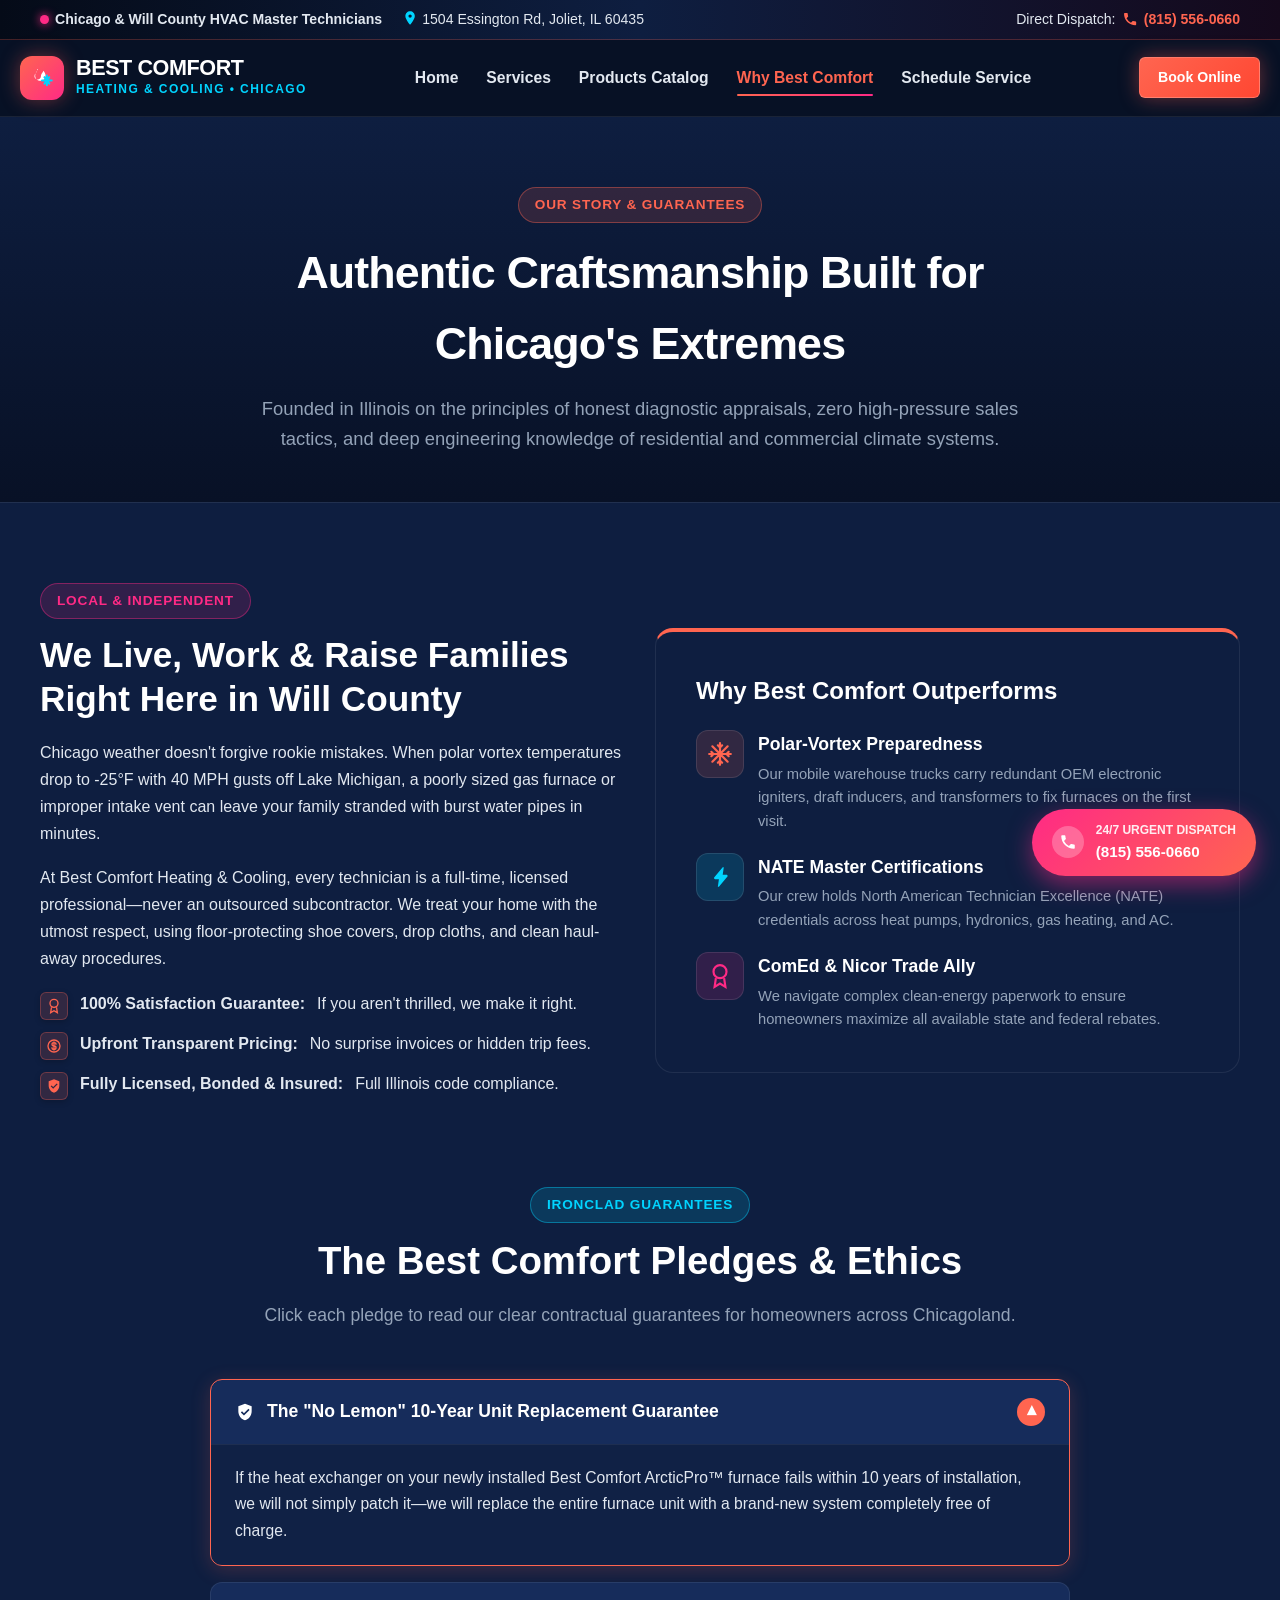
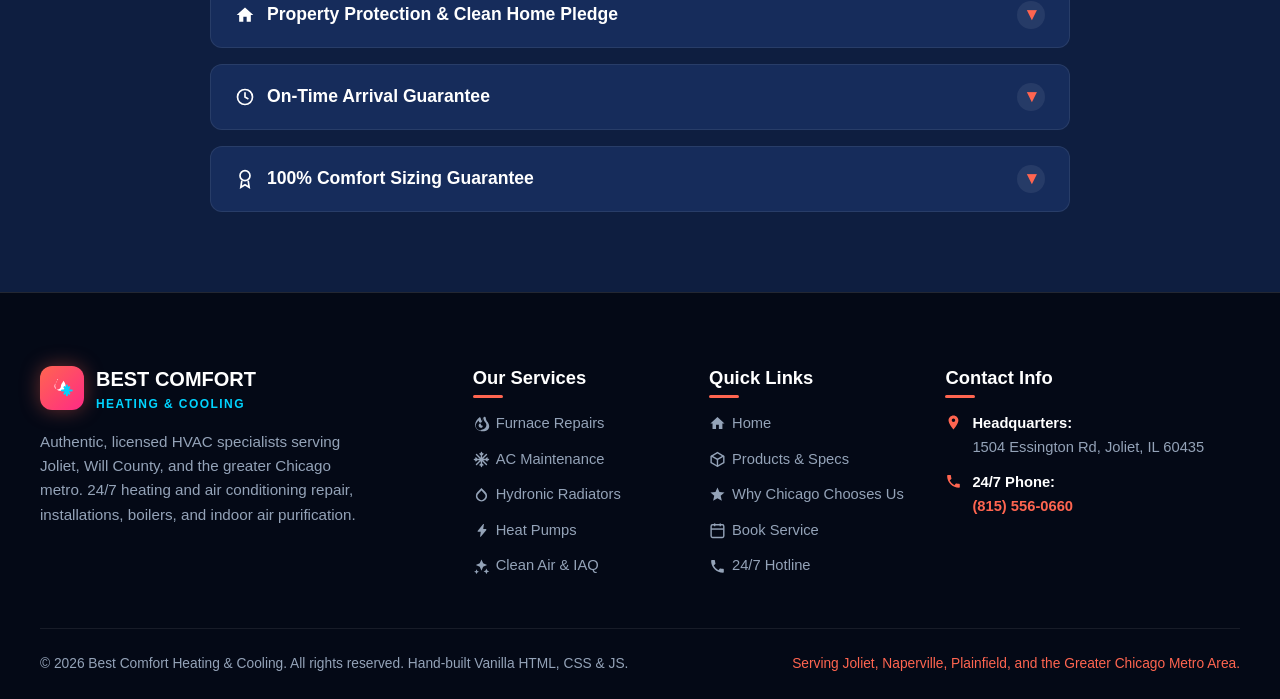
==== about.html @ 922f70cd "first commit" ====
<!DOCTYPE html>
<html lang="en">
<head>
  <meta charset="UTF-8">
  <meta name="viewport" content="width=device-width, initial-scale=1.0">
  <title>About Us | Best Comfort Heating &amp; Cooling Chicago</title>
  <meta name="description" content="Learn about Best Comfort Heating &amp; Cooling: NATE-certified master technicians, transparent flat-rate pricing, and decades of reliable service in Joliet and Greater Chicago.">
  <link rel="stylesheet" href="assets/css/style.css">
  <link rel="stylesheet" href="assets/css/pages.css">
  <script src="assets/js/icons.js"></script>
</head>
<body>
  <svg id="svgSpriteDefs" style="display:none;" xmlns="http://www.w3.org/2000/svg">
    <defs>
      <symbol id="icon-fire" viewBox="0 0 24 24"><path d="M12 23c-4.97 0-9-4.03-9-9 0-4.12 2.76-7.86 5.86-10.37.78-.63 1.93-.15 2.06.85.22 1.69 1.08 3.19 2.08 4.26.17-2.19 1.13-4.22 2.72-5.74.83-.8 2.2-.28 2.3.87.28 3.09 1.76 5.13 2.98 6.42C22.04 12.43 23 14.15 23 16c0 3.86-3.14 7-7 7h-4zm0-2c3.87 0 7-3.13 7-7 0-1.42-.72-2.77-1.63-3.73-1.47-1.56-2.58-3.69-2.84-6.32-1.07 1.34-1.78 3.03-1.87 4.88-.06 1.1-.92 1.98-2.02 2.03-1.22.06-2.29-.86-2.39-2.08-.03-.39-.12-.76-.24-1.12-2.13 2.03-4.01 4.79-4.01 7.34 0 3.87 3.13 7 7 7zm-1-3c-1.66 0-3-1.34-3-3 0-1.31.84-2.41 2-2.83.55-.2 1.13.25 1.09.83-.07 1.07.78 1.98 1.86 2 .46.01.83.38.83.84 0 1.19-.88 2.16-2.04 2.16h-.74z"/></symbol>
      <symbol id="icon-snowflake" viewBox="0 0 24 24"><path d="M12 2v20M2 12h20M4.93 4.93l14.14 14.14M4.93 19.07L19.07 4.93M12 6l2-2m-4 0l2 2m0 12l2 2m-4 0l2-2m-6-6l-2-2m0 4l2-2m12 0l2-2m0 4l-2-2" fill="none" stroke="currentColor" stroke-width="2" stroke-linecap="round"/></symbol>
      <symbol id="icon-bolt" viewBox="0 0 24 24"><path d="M11 21h-1l1-7H7.5c-.88 0-1.33-1.06-.71-1.69L14.5 3h1l-1 7h3.5c.88 0 1.33 1.06.71 1.69L11 21z"/></symbol>
      <symbol id="icon-shield" viewBox="0 0 24 24"><path d="M12 2L4 5v6.09c0 5.05 3.41 9.76 8 10.91 4.59-1.15 8-5.86 8-10.91V5l-8-3zm-1.25 14.25l-3.75-3.75 1.41-1.41 2.34 2.34 5.34-5.34 1.41 1.41-6.75 6.75z"/></symbol>
      <symbol id="icon-droplet" viewBox="0 0 24 24"><path d="M12 2.69l5.66 5.66a8 8 0 1 1-11.31 0L12 2.69zm0 3.83L8.05 10.46a5.5 5.5 0 1 0 7.78 0L12 6.52z"/></symbol>
      <symbol id="icon-sparkles" viewBox="0 0 24 24"><path d="M12 2l2.4 5.6L20 10l-5.6 2.4L12 18l-2.4-5.6L4 10l5.6-2.4zm7 13l1.2 2.8L23 19l-2.8 1.2L19 23l-1.2-2.8L15 19l2.8-1.2zM5 16l1 2.5L8.5 19.5 6 20.5 5 23l-1-2.5L1.5 19.5 4 18.5z"/></symbol>
      <symbol id="icon-tools" viewBox="0 0 24 24"><path d="M22.7 19l-9.1-9.1c.9-2.3.4-5-1.5-6.9-2-2-5-2.4-7.4-1.3L9 6 6 9 1.6 4.7C.5 7.1.9 10.1 2.9 12.1c1.9 1.9 4.6 2.4 6.9 1.5l9.1 9.1c.4.4 1 .4 1.4 0l2.3-2.3c.5-.4.5-1.1.1-1.4z"/></symbol>
      <symbol id="icon-phone" viewBox="0 0 24 24"><path d="M20.01 15.38c-1.23 0-2.42-.2-3.53-.56-.35-.12-.74-.03-1.01.24l-2.2 2.2a15.05 15.05 0 0 1-6.59-6.59l2.2-2.21c.28-.26.36-.65.25-1C8.7 6.35 8.5 5.16 8.5 3.93 8.5 3.42 8.08 3 7.57 3H4.06C3.55 3 3 3.42 3 3.93 3 13.36 10.64 21 20.01 21c.51 0 .99-.55.99-1.06v-3.56c0-.51-.42-.99-.99-.99z"/></symbol>
      <symbol id="icon-map-pin" viewBox="0 0 24 24"><path d="M12 2C8.13 2 5 5.13 5 9c0 5.25 7 13 7 13s7-7.75 7-13c0-3.87-3.13-7-7-7zm0 9.5a2.5 2.5 0 0 1 0-5 2.5 2.5 0 0 1 0 5z"/></symbol>
      <symbol id="icon-star" viewBox="0 0 24 24"><path d="M12 17.27L18.18 21l-1.64-7.03L22 9.24l-7.19-.61L12 2 9.19 8.63 2 9.24l5.46 4.73L5.82 21z"/></symbol>
      <symbol id="icon-clock" viewBox="0 0 24 24"><circle cx="12" cy="12" r="9" fill="none" stroke="currentColor" stroke-width="2"/><polyline points="12,7 12,12 15.5,14" fill="none" stroke="currentColor" stroke-width="2" stroke-linecap="round"/></symbol>
      <symbol id="icon-alert" viewBox="0 0 24 24"><path d="M12 2L1 21h22L12 2zm0 3.5L20.25 19H3.75L12 5.5zM11 10v4h2v-4h-2zm0 6v2h2v-2h-2z"/></symbol>
      <symbol id="icon-home" viewBox="0 0 24 24"><path d="M10 20v-6h4v6h5v-8h3L12 3 2 12h3v8z"/></symbol>
      <symbol id="icon-package" viewBox="0 0 24 24"><path d="M21 16.5l-9 5.2-9-5.2V7.5l9-5.2 9 5.2v9z" fill="none" stroke="currentColor" stroke-width="2"/><polyline points="3.27,6.96 12,12.01 20.73,6.96" fill="none" stroke="currentColor" stroke-width="2"/><line x1="12" y1="22.08" x2="12" y2="12" stroke="currentColor" stroke-width="2"/></symbol>
      <symbol id="icon-tag" viewBox="0 0 24 24"><path d="M21.41 11.58l-9-9C12.05 2.22 11.55 2 11 2H4c-1.1 0-2 .9-2 2v7c0 .55.22 1.05.59 1.42l9 9c.36.36.86.58 1.41.58.55 0 1.05-.22 1.41-.59l7-7c.37-.36.59-.86.59-1.41 0-.55-.23-1.06-.59-1.42zM5.5 7C4.67 7 4 6.33 4 5.5S4.67 4 5.5 4 7 4.67 7 5.5 6.33 7 5.5 7z"/></symbol>
      <symbol id="icon-smartphone" viewBox="0 0 24 24"><rect x="5" y="2" width="14" height="20" rx="3" fill="none" stroke="currentColor" stroke-width="2"/><line x1="10" y1="5" x2="14" y2="5" stroke="currentColor" stroke-width="2" stroke-linecap="round"/><circle cx="12" cy="18" r="1" fill="currentColor"/></symbol>
      <symbol id="icon-dollar" viewBox="0 0 24 24"><circle cx="12" cy="12" r="9" fill="none" stroke="currentColor" stroke-width="2"/><path d="M12 6v12M15 9.5c0-1.38-1.34-2.5-3-2.5s-3 1.12-3 2.5 1.34 2.5 3 2.5 3 1.12 3 2.5-1.34 2.5-3 2.5-3-1.12-3-2.5" fill="none" stroke="currentColor" stroke-width="2" stroke-linecap="round"/></symbol>
      <symbol id="icon-award" viewBox="0 0 24 24"><circle cx="12" cy="8" r="6" fill="none" stroke="currentColor" stroke-width="2"/><polyline points="8.21,13.89 7,22 12,19 17,22 15.79,13.88" fill="none" stroke="currentColor" stroke-width="2"/></symbol>
      <symbol id="icon-volume" viewBox="0 0 24 24"><polygon points="11,5 6,9 2,9 2,15 6,15 11,19" fill="currentColor"/><path d="M15.54 8.46a5 5 0 0 1 0 7.07M19.07 4.93a10 10 0 0 1 0 14.14" fill="none" stroke="currentColor" stroke-width="2" stroke-linecap="round"/></symbol>
      <symbol id="icon-refresh" viewBox="0 0 24 24"><path d="M21.5 2v6h-6M21.34 15.57a10 10 0 1 1-.57-8.38l6.73-5.19" fill="none" stroke="currentColor" stroke-width="2" stroke-linecap="round"/></symbol>
      <symbol id="icon-leaf" viewBox="0 0 24 24"><path d="M17 8C8 10 5.9 16.17 3.82 21.34L5.71 22l1-2.3A4.49 4.49 0 0 0 8 20C19 20 22 3 22 3c-1 2-8 2-13 4 5.24 3.73 7 7 7 7s-3-1-6-1c-1 0-2 .1-3 .3C3.5 12 6.5 8 17 8z"/></symbol>
      <symbol id="icon-sun" viewBox="0 0 24 24"><circle cx="12" cy="12" r="5" fill="currentColor"/><path d="M12 1v2m0 18v2M4.22 4.22l1.42 1.42m12.72 12.72l1.42 1.42M1 12h2m18 0h2M4.22 19.78l1.42-1.42M18.36 5.64l1.42-1.42" stroke="currentColor" stroke-width="2" stroke-linecap="round"/></symbol>
      <symbol id="icon-wind" viewBox="0 0 24 24"><path d="M9.59 4.59A2 2 0 1 1 11 8H2m10.59 11.41A2 2 0 1 0 14 16H2m15.73-8.27A2.5 2.5 0 1 1 19.5 12H2" fill="none" stroke="currentColor" stroke-width="2" stroke-linecap="round"/></symbol>
      <symbol id="icon-plug" viewBox="0 0 24 24"><path d="M9 2v6m6-6v6M6 8h12v5a6 6 0 0 1-12 0V8zm6 11v3" fill="none" stroke="currentColor" stroke-width="2" stroke-linecap="round"/></symbol>
      <symbol id="icon-ruler" viewBox="0 0 24 24"><rect x="2" y="7" width="20" height="10" rx="2" fill="none" stroke="currentColor" stroke-width="2"/><line x1="6" y1="7" x2="6" y2="12" stroke="currentColor" stroke-width="2"/><line x1="10" y1="7" x2="10" y2="10" stroke="currentColor" stroke-width="2"/><line x1="14" y1="7" x2="14" y2="12" stroke="currentColor" stroke-width="2"/><line x1="18" y1="7" x2="18" y2="10" stroke="currentColor" stroke-width="2"/></symbol>
      <symbol id="icon-calendar" viewBox="0 0 24 24"><rect x="3" y="4" width="18" height="18" rx="2" fill="none" stroke="currentColor" stroke-width="2"/><line x1="16" y1="2" x2="16" y2="6" stroke="currentColor" stroke-width="2"/><line x1="8" y1="2" x2="8" y2="6" stroke="currentColor" stroke-width="2"/><line x1="3" y1="10" x2="21" y2="10" stroke="currentColor" stroke-width="2"/></symbol>
      <symbol id="icon-search" viewBox="0 0 24 24"><circle cx="11" cy="11" r="8" fill="none" stroke="currentColor" stroke-width="2"/><line x1="21" y1="21" x2="16.65" y2="16.65" stroke="currentColor" stroke-width="2" stroke-linecap="round"/></symbol>
      <symbol id="icon-eye" viewBox="0 0 24 24"><path d="M12 4.5C7 4.5 2.73 7.61 1 12c1.73 4.39 6 7.5 11 7.5s9.27-3.11 11-7.5c-1.73-4.39-6-7.5-11-7.5zm0 12.5a5 5 0 1 1 0-10 5 5 0 0 1 0 10zm0-8a3 3 0 1 0 0 6 3 3 0 0 0 0-6z"/></symbol>
      <symbol id="icon-check-circle" viewBox="0 0 24 24"><circle cx="12" cy="12" r="9" fill="none" stroke="currentColor" stroke-width="2"/><polyline points="8,12 11,15 16,9" fill="none" stroke="currentColor" stroke-width="2" stroke-linecap="round"/></symbol>
      <symbol id="icon-brand-flame-ice" viewBox="0 0 32 32">
        <path d="M11 5c-.3 1.2-1 2.2-1.7 3.2C8.3 9.7 7.6 11.2 7.6 13.1c0 3.5 2.9 6.4 6.4 6.4s6.4-2.9 6.4-6.4c0-2.6-1.3-4.6-2.8-6.1-.2 1-.7 2-1.4 2.7-.9.9-1.5 2.5-1.5 4.1 0 2.2-1.8 4-4 4s-4-1.8-4-4c0-1.4.6-2.6 1.6-3.6.5-.6 1-1.2 1.4-1.9.5-1.1.6-2.2.3-3.3z" fill="#ffffff"/>
        <path d="M22 13v12m-6-6h12m-9-4l6 8m-6 0l6-8" fill="none" stroke="#00d4ff" stroke-width="2.5" stroke-linecap="round"/>
      </symbol>
    </defs>
  </svg>

  <aside class="top-bar">
    <div class="container top-bar-inner">
      <div class="top-bar-info">
        <div class="top-bar-item">
          <span class="emergency-pulse"></span>
          <strong>Chicago &amp; Will County HVAC Master Technicians</strong>
        </div>
        <div class="top-bar-item">
          <span><svg class="svg-icon" style="color:var(--rich-blue-electric);"><use href="#icon-map-pin"></use></svg> 1504 Essington Rd, Joliet, IL 60435</span>
        </div>
      </div>
      <div class="top-bar-item">
        <span>Direct Dispatch:</span>
        <a href="tel:8155560660" class="top-phone-link">
          <svg class="svg-icon"><use href="#icon-phone"></use></svg> (815) 556-0660
        </a>
      </div>
    </div>
  </aside>

  <header class="site-header">
    <div class="container header-inner">
      <a href="index.html" class="logo-brand">
        <div class="logo-icon">
          <svg class="svg-icon"><use href="#icon-brand-flame-ice"></use></svg>
        </div>
        <div class="logo-text">
          <h1>BEST COMFORT</h1>
          <span>HEATING &amp; COOLING • CHICAGO</span>
        </div>
      </a>

      <nav class="nav-menu" aria-label="Main Navigation">
        <a href="index.html" class="nav-link">Home</a>
        <a href="services.html" class="nav-link">Services</a>
        <a href="products.html" class="nav-link">Products Catalog</a>
        <a href="about.html" class="nav-link active">Why Best Comfort</a>
        <a href="contact.html" class="nav-link">Schedule Service</a>
      </nav>

      <div class="nav-actions">
        <a href="contact.html" class="btn btn-salmon btn-sm">Book Online</a>
        <button class="mobile-toggle" aria-label="Toggle Menu">
          <span></span>
          <span></span>
          <span></span>
        </button>
      </div>
    </div>
  </header>

  <div class="mobile-backdrop"></div>
  <div class="mobile-nav-drawer">
    <div class="mobile-drawer-header">
      <div class="logo-text">
        <h2 style="font-size:1.15rem; color:#fff; font-weight:800;">BEST COMFORT</h2>
        <span style="color:var(--rich-blue-electric); font-size:0.75rem;">HVAC SPECIALISTS</span>
      </div>
      <button class="mobile-close-btn">&times;</button>
    </div>
    <div class="mobile-menu-list">
      <a href="index.html" class="nav-link"><svg class="svg-icon"><use href="#icon-home"></use></svg> Home</a>
      <a href="services.html" class="nav-link"><svg class="svg-icon"><use href="#icon-tools"></use></svg> Heating &amp; AC Services</a>
      <a href="products.html" class="nav-link"><svg class="svg-icon"><use href="#icon-package"></use></svg> Products &amp; Specs</a>
      <a href="about.html" class="nav-link active"><svg class="svg-icon"><use href="#icon-star"></use></svg> About Us &amp; Guarantees</a>
      <a href="contact.html" class="nav-link"><svg class="svg-icon"><use href="#icon-calendar"></use></svg> Book Appointment</a>
    </div>
    <div style="margin-top:auto;">
      <a href="tel:8155560660" class="btn btn-pink" style="width:100%; text-align:center;">
        <svg class="svg-icon"><use href="#icon-phone"></use></svg> Call (815) 556-0660
      </a>
    </div>
  </div>

  <section class="page-hero">
    <div class="container page-hero-inner">
      <div class="badge-pill badge-salmon">Our Story &amp; Guarantees</div>
      <h1>Authentic Craftsmanship Built for Chicago's Extremes</h1>
      <p>
        Founded in Illinois on the principles of honest diagnostic appraisals, zero high-pressure sales tactics, and deep engineering knowledge of residential and commercial climate systems.
      </p>
    </div>
  </section>

  <main class="section section-navy">
    <div class="container">
      <div class="grid-2" style="align-items:center; margin-bottom:70px;">
        <div>
          <div class="badge-pill badge-pink">Local &amp; Independent</div>
          <h2 style="font-size:2.2rem; color:#fff; font-weight:800; line-height:1.25; margin-bottom:18px;">
            We Live, Work &amp; Raise Families Right Here in Will County
          </h2>
          <p style="color:var(--text-light); line-height:1.7; margin-bottom:16px;">
            Chicago weather doesn't forgive rookie mistakes. When polar vortex temperatures drop to -25°F with 40 MPH gusts off Lake Michigan, a poorly sized gas furnace or improper intake vent can leave your family stranded with burst water pipes in minutes.
          </p>
          <p style="color:var(--text-light); line-height:1.7; margin-bottom:20px;">
            At Best Comfort Heating &amp; Cooling, every technician is a full-time, licensed professional—never an outsourced subcontractor. We treat your home with the utmost respect, using floor-protecting shoe covers, drop cloths, and clean haul-away procedures.
          </p>
          <ul class="bullet-list bullet-salmon">
            <li class="bullet-item"><span class="bullet-icon"><svg class="svg-icon"><use href="#icon-award"></use></svg></span> <strong>100% Satisfaction Guarantee:</strong> If you aren't thrilled, we make it right.</li>
            <li class="bullet-item"><span class="bullet-icon"><svg class="svg-icon"><use href="#icon-dollar"></use></svg></span> <strong>Upfront Transparent Pricing:</strong> No surprise invoices or hidden trip fees.</li>
            <li class="bullet-item"><span class="bullet-icon"><svg class="svg-icon"><use href="#icon-shield"></use></svg></span> <strong>Fully Licensed, Bonded &amp; Insured:</strong> Full Illinois code compliance.</li>
          </ul>
        </div>

        <div class="card card-glowing-salmon" style="padding:40px;">
          <h3 style="font-size:1.5rem; color:#fff; margin-bottom:20px;">Why Best Comfort Outperforms</h3>
          <div style="display:flex; flex-direction:column; gap:20px;">
            <div style="display:flex; gap:14px; align-items:flex-start;">
              <div class="trust-item-icon" style="color:var(--electric-salmon); background:rgba(255,101,80,0.15);">
                <svg class="svg-icon"><use href="#icon-snowflake"></use></svg>
              </div>
              <div>
                <h4 style="color:#fff; font-size:1.1rem; margin-bottom:4px;">Polar-Vortex Preparedness</h4>
                <p style="color:var(--text-muted); font-size:0.92rem;">Our mobile warehouse trucks carry redundant OEM electronic igniters, draft inducers, and transformers to fix furnaces on the first visit.</p>
              </div>
            </div>

            <div style="display:flex; gap:14px; align-items:flex-start;">
              <div class="trust-item-icon" style="color:var(--rich-blue-electric); background:rgba(0,212,255,0.15);">
                <svg class="svg-icon"><use href="#icon-bolt"></use></svg>
              </div>
              <div>
                <h4 style="color:#fff; font-size:1.1rem; margin-bottom:4px;">NATE Master Certifications</h4>
                <p style="color:var(--text-muted); font-size:0.92rem;">Our crew holds North American Technician Excellence (NATE) credentials across heat pumps, hydronics, gas heating, and AC.</p>
              </div>
            </div>

            <div style="display:flex; gap:14px; align-items:flex-start;">
              <div class="trust-item-icon" style="color:var(--vibrant-pink); background:rgba(255,42,133,0.15);">
                <svg class="svg-icon"><use href="#icon-award"></use></svg>
              </div>
              <div>
                <h4 style="color:#fff; font-size:1.1rem; margin-bottom:4px;">ComEd &amp; Nicor Trade Ally</h4>
                <p style="color:var(--text-muted); font-size:0.92rem;">We navigate complex clean-energy paperwork to ensure homeowners maximize all available state and federal rebates.</p>
              </div>
            </div>
          </div>
        </div>
      </div>

      <div style="margin-top:60px;">
        <div class="section-header">
          <div class="badge-pill badge-blue">Ironclad Guarantees</div>
          <h2 class="section-title">The Best Comfort Pledges &amp; Ethics</h2>
          <p class="section-subtitle">
            Click each pledge to read our clear contractual guarantees for homeowners across Chicagoland.
          </p>
        </div>

        <div class="accordion-wrapper" style="max-width:860px; margin:0 auto;" data-single-open="true">
          <div class="accordion-item active">
            <button class="accordion-header">
              <div class="accordion-header-title">
                <span class="icon-tag"><svg class="svg-icon"><use href="#icon-shield"></use></svg></span>
                <span>The "No Lemon" 10-Year Unit Replacement Guarantee</span>
              </div>
              <span class="accordion-icon">&#9662;</span>
            </button>
            <div class="accordion-content">
              <div class="accordion-inner">
                If the heat exchanger on your newly installed Best Comfort ArcticPro™ furnace fails within 10 years of installation, we will not simply patch it—we will replace the entire furnace unit with a brand-new system completely free of charge.
              </div>
            </div>
          </div>

          <div class="accordion-item">
            <button class="accordion-header">
              <div class="accordion-header-title">
                <span class="icon-tag"><svg class="svg-icon"><use href="#icon-home"></use></svg></span>
                <span>Property Protection &amp; Clean Home Pledge</span>
              </div>
              <span class="accordion-icon">&#9662;</span>
            </button>
            <div class="accordion-content">
              <div class="accordion-inner">
                Our technicians always wear protective shoe booties before stepping onto your hardwood or carpeting. Heavy drop cloths protect work corridors from the front door to the basement or attic. When our work is done, your home will be as clean as when we arrived.
              </div>
            </div>
          </div>

          <div class="accordion-item">
            <button class="accordion-header">
              <div class="accordion-header-title">
                <span class="icon-tag"><svg class="svg-icon"><use href="#icon-clock"></use></svg></span>
                <span>On-Time Arrival Guarantee</span>
              </div>
              <span class="accordion-icon">&#9662;</span>
            </button>
            <div class="accordion-content">
              <div class="accordion-inner">
                Your time is valuable. We provide precise 2-hour appointment arrival windows with real-time text updates when our technician is en route. If our truck arrives outside that window without prior notice, we credit $50 directly towards your service invoice.
              </div>
            </div>
          </div>

          <div class="accordion-item">
            <button class="accordion-header">
              <div class="accordion-header-title">
                <span class="icon-tag"><svg class="svg-icon"><use href="#icon-award"></use></svg></span>
                <span>100% Comfort Sizing Guarantee</span>
              </div>
              <span class="accordion-icon">&#9662;</span>
            </button>
            <div class="accordion-content">
              <div class="accordion-inner">
                Every replacement system we install is mathematically sized to maintain 72°F inside your home on a -10°F Chicago winter night, and 72°F on a 95°F humid summer afternoon. If the system fails to maintain designed temperatures, we will modify or replace it at zero cost.
              </div>
            </div>
          </div>
        </div>
      </div>

    </div>
  </main>

  <a href="tel:8155560660" class="floating-hotline">
    <div class="floating-hotline-icon">
      <svg class="svg-icon"><use href="#icon-phone"></use></svg>
    </div>
    <div>
      <span class="hotline-label" style="font-size:0.75rem; text-transform:uppercase; display:block; opacity:0.9;">24/7 Urgent Dispatch</span>
      <span>(815) 556-0660</span>
    </div>
  </a>

  <footer class="site-footer">
    <div class="container">
      <div class="footer-top">
        <div class="footer-brand">
          <div class="logo-brand">
            <div class="logo-icon">
              <svg class="svg-icon"><use href="#icon-brand-flame-ice"></use></svg>
            </div>
            <div class="logo-text">
              <h2 style="font-size:1.25rem; font-weight:800; color:#fff;">BEST COMFORT</h2>
              <span>HEATING &amp; COOLING</span>
            </div>
          </div>
          <p>
            Authentic, licensed HVAC specialists serving Joliet, Will County, and the greater Chicago metro. 24/7 heating and air conditioning repair, installations, boilers, and indoor air purification.
          </p>
        </div>

        <div class="footer-col">
          <h3>Our Services</h3>
          <div class="footer-links">
            <a href="services.html#heating"><svg class="svg-icon"><use href="#icon-fire"></use></svg> Furnace Repairs</a>
            <a href="services.html#cooling"><svg class="svg-icon"><use href="#icon-snowflake"></use></svg> AC Maintenance</a>
            <a href="services.html#heating"><svg class="svg-icon"><use href="#icon-droplet"></use></svg> Hydronic Radiators</a>
            <a href="services.html#cooling"><svg class="svg-icon"><use href="#icon-bolt"></use></svg> Heat Pumps</a>
            <a href="services.html#iaq"><svg class="svg-icon"><use href="#icon-sparkles"></use></svg> Clean Air &amp; IAQ</a>
          </div>
        </div>

        <div class="footer-col">
          <h3>Quick Links</h3>
          <div class="footer-links">
            <a href="index.html"><svg class="svg-icon"><use href="#icon-home"></use></svg> Home</a>
            <a href="products.html"><svg class="svg-icon"><use href="#icon-package"></use></svg> Products &amp; Specs</a>
            <a href="about.html"><svg class="svg-icon"><use href="#icon-star"></use></svg> Why Chicago Chooses Us</a>
            <a href="contact.html"><svg class="svg-icon"><use href="#icon-calendar"></use></svg> Book Service</a>
            <a href="tel:8155560660"><svg class="svg-icon"><use href="#icon-phone"></use></svg> 24/7 Hotline</a>
          </div>
        </div>

        <div class="footer-col">
          <h3>Contact Info</h3>
          <div class="footer-contact-item">
            <span><svg class="svg-icon" style="color:var(--electric-salmon);"><use href="#icon-map-pin"></use></svg></span>
            <div>
              <strong>Headquarters:</strong><br>
              1504 Essington Rd, Joliet, IL 60435
            </div>
          </div>
          <div class="footer-contact-item">
            <span><svg class="svg-icon" style="color:var(--electric-salmon);"><use href="#icon-phone"></use></svg></span>
            <div>
              <strong>24/7 Phone:</strong><br>
              <a href="tel:8155560660" style="color:var(--electric-salmon); font-weight:700;">(815) 556-0660</a>
            </div>
          </div>
        </div>
      </div>

      <div class="footer-bottom">
        <p>&copy; 2026 Best Comfort Heating &amp; Cooling. All rights reserved. Hand-built Vanilla HTML, CSS &amp; JS.</p>
        <p style="color:var(--electric-salmon);">Serving Joliet, Naperville, Plainfield, and the Greater Chicago Metro Area.</p>
      </div>
    </div>
  </footer>

  <script src="assets/js/main.js"></script>
</body>
</html>
---- assets/css/style.css ----
:root {
  --electric-salmon: #ff6550;
  --electric-salmon-light: #ff8573;
  --electric-salmon-dark: #e04a36;
  --electric-salmon-glow: rgba(255, 101, 80, 0.35);

  --rich-blue-midnight: #081126;
  --rich-blue-navy: #0e1e40;
  --rich-blue-deep: #142852;
  --rich-blue-card: #162c5b;
  --rich-blue-bright: #0284c7;
  --rich-blue-electric: #00d4ff;
  --rich-blue-glow: rgba(0, 212, 255, 0.25);

  --vibrant-pink: #ff2a85;
  --vibrant-pink-light: #ff599e;
  --vibrant-pink-glow: rgba(255, 42, 133, 0.35);

  --text-white: #ffffff;
  --text-light: #e2e8f0;
  --text-muted: #94a3b8;
  --text-dark: #0f172a;
  --bg-light: #f8fafc;
  --bg-white: #ffffff;
  --border-light: rgba(255, 255, 255, 0.12);
  --border-card: rgba(255, 255, 255, 0.08);

  --shadow-sm: 0 2px 8px rgba(8, 17, 38, 0.2);
  --shadow-md: 0 8px 24px rgba(8, 17, 38, 0.35);
  --shadow-lg: 0 16px 40px rgba(0, 0, 0, 0.45);
  --shadow-neon-salmon: 0 0 20px rgba(255, 101, 80, 0.4);
  --shadow-neon-pink: 0 0 20px rgba(255, 42, 133, 0.4);
  --shadow-neon-blue: 0 0 20px rgba(0, 212, 255, 0.4);

  --font-main: -apple-system, BlinkMacSystemFont, "Segoe UI", Roboto, "Helvetica Neue", Arial, sans-serif;
  --radius-sm: 6px;
  --radius-md: 12px;
  --radius-lg: 18px;
  --radius-full: 9999px;
  --transition: all 0.28s cubic-bezier(0.4, 0, 0.2, 1);
}

*, *::before, *::after {
  box-sizing: border-box;
  margin: 0;
  padding: 0;
}

html {
  scroll-behavior: smooth;
  font-family: var(--font-main);
  font-size: 16px;
  line-height: 1.6;
  color: var(--text-light);
  background-color: var(--rich-blue-midnight);
}

body {
  overflow-x: hidden;
  min-height: 100vh;
  display: flex;
  flex-direction: column;
}

img, svg {
  max-width: 100%;
  height: auto;
  display: block;
}

a {
  color: inherit;
  text-decoration: none;
  transition: var(--transition);
}

ul, ol {
  list-style: none;
}

button, input, select, textarea {
  font-family: inherit;
  font-size: inherit;
  outline: none;
  border: none;
}

button {
  cursor: pointer;
}

.container {
  width: 100%;
  max-width: 1240px;
  margin-left: auto;
  margin-right: auto;
  padding-left: 20px;
  padding-right: 20px;
}

.section {
  padding: 80px 0;
  position: relative;
}

.section-dark {
  background-color: var(--rich-blue-midnight);
}

.section-navy {
  background-color: var(--rich-blue-navy);
}

.section-deep {
  background-color: var(--rich-blue-deep);
}

.section-header {
  text-align: center;
  max-width: 760px;
  margin: 0 auto 50px auto;
}

.badge-pill {
  display: inline-flex;
  align-items: center;
  gap: 8px;
  padding: 6px 16px;
  border-radius: var(--radius-full);
  font-size: 0.85rem;
  font-weight: 700;
  letter-spacing: 0.06em;
  text-transform: uppercase;
  margin-bottom: 14px;
}

.badge-salmon {
  background-color: rgba(255, 101, 80, 0.15);
  color: var(--electric-salmon);
  border: 1px solid rgba(255, 101, 80, 0.4);
}

.badge-pink {
  background-color: rgba(255, 42, 133, 0.15);
  color: var(--vibrant-pink);
  border: 1px solid rgba(255, 42, 133, 0.4);
}

.badge-blue {
  background-color: rgba(0, 212, 255, 0.15);
  color: var(--rich-blue-electric);
  border: 1px solid rgba(0, 212, 255, 0.4);
}

.section-title {
  font-size: 2.4rem;
  font-weight: 800;
  color: var(--text-white);
  line-height: 1.25;
  margin-bottom: 16px;
}

.section-subtitle {
  font-size: 1.1rem;
  color: var(--text-muted);
  line-height: 1.6;
}

.text-salmon { color: var(--electric-salmon); }
.text-pink { color: var(--vibrant-pink); }
.text-cyan { color: var(--rich-blue-electric); }

.btn {
  display: inline-flex;
  align-items: center;
  justify-content: center;
  gap: 10px;
  padding: 13px 28px;
  border-radius: var(--radius-md);
  font-weight: 700;
  font-size: 1rem;
  transition: var(--transition);
  text-decoration: none;
  cursor: pointer;
  white-space: nowrap;
}

.btn-salmon {
  background: linear-gradient(135deg, var(--electric-salmon), #ff4732);
  color: var(--text-white);
  box-shadow: var(--shadow-neon-salmon);
  border: 1px solid rgba(255, 255, 255, 0.2);
}

.btn-salmon:hover {
  background: linear-gradient(135deg, #ff7a69, var(--electric-salmon));
  transform: translateY(-2px);
  box-shadow: 0 6px 24px rgba(255, 101, 80, 0.6);
}

.btn-pink {
  background: linear-gradient(135deg, var(--vibrant-pink), #e01167);
  color: var(--text-white);
  box-shadow: var(--shadow-neon-pink);
  border: 1px solid rgba(255, 255, 255, 0.2);
}

.btn-pink:hover {
  background: linear-gradient(135deg, var(--vibrant-pink-light), var(--vibrant-pink));
  transform: translateY(-2px);
  box-shadow: 0 6px 24px rgba(255, 42, 133, 0.6);
}

.btn-blue {
  background: linear-gradient(135deg, var(--rich-blue-bright), #006097);
  color: var(--text-white);
  box-shadow: var(--shadow-neon-blue);
  border: 1px solid rgba(0, 212, 255, 0.3);
}

.btn-blue:hover {
  background: linear-gradient(135deg, var(--rich-blue-electric), var(--rich-blue-bright));
  color: var(--rich-blue-midnight);
  transform: translateY(-2px);
  box-shadow: 0 6px 24px rgba(0, 212, 255, 0.6);
}

.btn-outline {
  background: rgba(255, 255, 255, 0.05);
  border: 1px solid rgba(255, 255, 255, 0.25);
  color: var(--text-white);
}

.btn-outline:hover {
  background: rgba(255, 255, 255, 0.15);
  border-color: var(--rich-blue-electric);
  color: var(--rich-blue-electric);
  transform: translateY(-2px);
}

.btn-sm {
  padding: 8px 18px;
  font-size: 0.88rem;
  border-radius: var(--radius-sm);
}

.btn-lg {
  padding: 16px 36px;
  font-size: 1.15rem;
}

.top-bar {
  background: linear-gradient(90deg, #050b18, #0e1e40 50%, #15091c);
  border-bottom: 1px solid rgba(255, 101, 80, 0.25);
  padding: 8px 0;
  font-size: 0.88rem;
  color: var(--text-light);
}

.top-bar-inner {
  display: flex;
  justify-content: space-between;
  align-items: center;
  flex-wrap: wrap;
  gap: 10px;
}

.top-bar-info {
  display: flex;
  align-items: center;
  gap: 20px;
  flex-wrap: wrap;
}

.top-bar-item {
  display: flex;
  align-items: center;
  gap: 6px;
}

.emergency-pulse {
  display: inline-block;
  width: 9px;
  height: 9px;
  background-color: var(--vibrant-pink);
  border-radius: 50%;
  box-shadow: 0 0 10px var(--vibrant-pink);
  animation: pulseAnim 1.6s infinite;
}

@keyframes pulseAnim {
  0% { transform: scale(0.9); opacity: 0.8; box-shadow: 0 0 0 0 rgba(255, 42, 133, 0.7); }
  70% { transform: scale(1.3); opacity: 1; box-shadow: 0 0 0 8px rgba(255, 42, 133, 0); }
  100% { transform: scale(0.9); opacity: 0.8; box-shadow: 0 0 0 0 rgba(255, 42, 133, 0); }
}

.top-phone-link {
  font-weight: 700;
  color: var(--electric-salmon);
  display: flex;
  align-items: center;
  gap: 6px;
}

.top-phone-link:hover {
  color: var(--vibrant-pink);
  text-decoration: underline;
}

.site-header {
  position: sticky;
  top: 0;
  z-index: 1000;
  background-color: rgba(8, 17, 38, 0.94);
  backdrop-filter: blur(12px);
  -webkit-backdrop-filter: blur(12px);
  border-bottom: 1px solid var(--border-card);
  transition: var(--transition);
}

.header-inner {
  display: flex;
  align-items: center;
  justify-content: space-between;
  padding: 16px 0;
}

.logo-brand {
  display: flex;
  align-items: center;
  gap: 12px;
  text-decoration: none;
}

.logo-icon {
  width: 44px;
  height: 44px;
  border-radius: var(--radius-md);
  background: linear-gradient(135deg, var(--electric-salmon), var(--vibrant-pink));
  display: flex;
  align-items: center;
  justify-content: center;
  color: #fff;
  font-weight: 900;
  font-size: 1.3rem;
  box-shadow: var(--shadow-neon-salmon);
}

.logo-text h1 {
  font-size: 1.35rem;
  font-weight: 800;
  color: #ffffff;
  line-height: 1.1;
  letter-spacing: -0.02em;
}

.logo-text span {
  font-size: 0.75rem;
  font-weight: 600;
  text-transform: uppercase;
  letter-spacing: 0.12em;
  color: var(--rich-blue-electric);
  display: block;
}

.nav-menu {
  display: flex;
  align-items: center;
  gap: 28px;
}

.nav-link {
  font-size: 0.98rem;
  font-weight: 600;
  color: var(--text-light);
  position: relative;
  padding: 6px 0;
}

.nav-link:hover, .nav-link.active {
  color: var(--electric-salmon);
}

.nav-link.active::after, .nav-link:hover::after {
  content: '';
  position: absolute;
  bottom: 0;
  left: 0;
  width: 100%;
  height: 2px;
  background: linear-gradient(90deg, var(--electric-salmon), var(--vibrant-pink));
  border-radius: 2px;
}

.nav-actions {
  display: flex;
  align-items: center;
  gap: 14px;
}

.mobile-toggle {
  display: none;
  flex-direction: column;
  gap: 6px;
  background: none;
  border: none;
  cursor: pointer;
  padding: 6px;
}

.mobile-toggle span {
  display: block;
  width: 26px;
  height: 3px;
  background-color: var(--text-white);
  border-radius: 3px;
  transition: var(--transition);
}

.mobile-nav-drawer {
  position: fixed;
  top: 0;
  right: -100%;
  width: 82%;
  max-width: 360px;
  height: 100vh;
  background-color: var(--rich-blue-midnight);
  border-left: 1px solid var(--border-light);
  z-index: 10000;
  padding: 30px 24px;
  transition: right 0.35s cubic-bezier(0.4, 0, 0.2, 1);
  display: flex;
  flex-direction: column;
  box-shadow: -10px 0 30px rgba(0, 0, 0, 0.7);
  overflow-y: auto;
}

.mobile-nav-drawer.open {
  right: 0;
}

.mobile-drawer-header {
  display: flex;
  align-items: center;
  justify-content: space-between;
  margin-bottom: 30px;
  padding-bottom: 16px;
  border-bottom: 1px solid var(--border-card);
}

.mobile-close-btn {
  background: rgba(255, 255, 255, 0.1);
  color: #fff;
  font-size: 1.5rem;
  width: 36px;
  height: 36px;
  border-radius: 50%;
  display: flex;
  align-items: center;
  justify-content: center;
  cursor: pointer;
}

.mobile-menu-list {
  display: flex;
  flex-direction: column;
  gap: 18px;
  margin-bottom: 30px;
}

.mobile-menu-list .nav-link {
  font-size: 1.15rem;
  padding: 8px 0;
  border-bottom: 1px solid rgba(255, 255, 255, 0.05);
}

.mobile-backdrop {
  position: fixed;
  top: 0;
  left: 0;
  width: 100vw;
  height: 100vh;
  background: rgba(4, 9, 20, 0.75);
  backdrop-filter: blur(4px);
  z-index: 9999;
  display: none;
  opacity: 0;
  transition: opacity 0.3s ease;
}

.mobile-backdrop.show {
  display: block;
  opacity: 1;
}

.accordion-wrapper {
  display: flex;
  flex-direction: column;
  gap: 16px;
  width: 100%;
}

.accordion-item {
  background: var(--rich-blue-card);
  border: 1px solid var(--border-card);
  border-radius: var(--radius-md);
  overflow: hidden;
  transition: var(--transition);
}

.accordion-item:hover {
  border-color: rgba(255, 101, 80, 0.3);
  box-shadow: 0 4px 18px rgba(8, 17, 38, 0.4);
}

.accordion-item.active {
  border-color: var(--electric-salmon);
  box-shadow: 0 4px 20px rgba(255, 101, 80, 0.2);
}

.accordion-header {
  display: flex;
  align-items: center;
  justify-content: space-between;
  width: 100%;
  padding: 18px 24px;
  background: none;
  color: var(--text-white);
  font-size: 1.1rem;
  font-weight: 700;
  text-align: left;
  cursor: pointer;
  gap: 16px;
  transition: var(--transition);
}

.accordion-header:hover {
  color: var(--electric-salmon);
}

.accordion-header-title {
  display: flex;
  align-items: center;
  gap: 12px;
  line-height: 1.4;
}

.accordion-header-title .icon-tag {
  font-size: 1.3rem;
  display: inline-flex;
  align-items: center;
  justify-content: center;
}

.accordion-icon {
  flex-shrink: 0;
  width: 28px;
  height: 28px;
  border-radius: 50%;
  background: rgba(255, 255, 255, 0.07);
  display: flex;
  align-items: center;
  justify-content: center;
  font-size: 1.1rem;
  color: var(--electric-salmon);
  transition: transform 0.3s cubic-bezier(0.4, 0, 0.2, 1), background-color 0.3s ease;
}

.accordion-item.active .accordion-icon {
  transform: rotate(180deg);
  background: var(--electric-salmon);
  color: #fff;
}

.accordion-content {
  max-height: 0;
  overflow: hidden;
  transition: max-height 0.35s cubic-bezier(0.4, 0, 0.2, 1);
  background-color: rgba(10, 22, 48, 0.5);
}

.accordion-inner {
  padding: 20px 24px;
  border-top: 1px solid rgba(255, 255, 255, 0.06);
  color: var(--text-light);
  line-height: 1.7;
  font-size: 0.98rem;
}

.accordion-item.variant-pink.active {
  border-color: var(--vibrant-pink);
  box-shadow: 0 4px 20px rgba(255, 42, 133, 0.2);
}
.accordion-item.variant-pink.active .accordion-icon {
  background: var(--vibrant-pink);
}

.accordion-item.variant-blue.active {
  border-color: var(--rich-blue-electric);
  box-shadow: 0 4px 20px rgba(0, 212, 255, 0.2);
}
.accordion-item.variant-blue.active .accordion-icon {
  background: var(--rich-blue-bright);
  color: #fff;
}

.bullet-list {
  display: flex;
  flex-direction: column;
  gap: 12px;
  margin: 16px 0;
}

.bullet-item {
  display: flex;
  align-items: flex-start;
  gap: 12px;
  font-size: 1rem;
  color: var(--text-light);
  line-height: 1.5;
}

.bullet-icon {
  flex-shrink: 0;
  width: 28px;
  height: 28px;
  border-radius: var(--radius-sm);
  display: flex;
  align-items: center;
  justify-content: center;
  font-size: 1.1rem;
  background: rgba(255, 255, 255, 0.05);
  box-shadow: 0 2px 6px rgba(0,0,0,0.2);
}

.svg-icon {
  display: inline-block;
  width: 1.15em;
  height: 1.15em;
  vertical-align: -0.18em;
  fill: currentColor;
  stroke: currentColor;
  stroke-width: 0;
  flex-shrink: 0;
}

.bullet-icon .svg-icon {
  width: 16px;
  height: 16px;
}

.icon-tag .svg-icon {
  width: 20px;
  height: 20px;
}

.trust-item-icon .svg-icon {
  width: 26px;
  height: 26px;
}

.service-icon-box .svg-icon {
  width: 34px;
  height: 34px;
}

.floating-hotline-icon .svg-icon {
  width: 18px;
  height: 18px;
}

.logo-icon .svg-icon {
  width: 26px;
  height: 26px;
}

.info-card-icon .svg-icon {
  width: 24px;
  height: 24px;
}

.bullet-salmon .bullet-icon {
  background: rgba(255, 101, 80, 0.15);
  color: var(--electric-salmon);
  border: 1px solid rgba(255, 101, 80, 0.3);
}

.bullet-pink .bullet-icon {
  background: rgba(255, 42, 133, 0.15);
  color: var(--vibrant-pink);
  border: 1px solid rgba(255, 42, 133, 0.3);
}

.bullet-blue .bullet-icon {
  background: rgba(0, 212, 255, 0.12);
  color: var(--rich-blue-electric);
  border: 1px solid rgba(0, 212, 255, 0.3);
}

.grid-2 {
  display: grid;
  grid-template-columns: repeat(2, 1fr);
  gap: 30px;
}

.grid-3 {
  display: grid;
  grid-template-columns: repeat(3, 1fr);
  gap: 28px;
}

.grid-4 {
  display: grid;
  grid-template-columns: repeat(4, 1fr);
  gap: 24px;
}

.card {
  background: var(--rich-blue-navy);
  border: 1px solid var(--border-card);
  border-radius: var(--radius-lg);
  padding: 30px;
  transition: var(--transition);
  position: relative;
  overflow: hidden;
}

.card:hover {
  transform: translateY(-5px);
  border-color: rgba(255, 101, 80, 0.35);
  box-shadow: var(--shadow-md);
}

.card-glowing-salmon {
  border-top: 4px solid var(--electric-salmon);
}

.card-glowing-pink {
  border-top: 4px solid var(--vibrant-pink);
}

.card-glowing-blue {
  border-top: 4px solid var(--rich-blue-electric);
}

.trust-bar {
  background: #060e20;
  border-top: 1px solid var(--border-card);
  border-bottom: 1px solid var(--border-card);
  padding: 24px 0;
}

.trust-bar-grid {
  display: grid;
  grid-template-columns: repeat(4, 1fr);
  gap: 20px;
  align-items: center;
}

.trust-item {
  display: flex;
  align-items: center;
  gap: 14px;
}

.trust-item-icon {
  width: 48px;
  height: 48px;
  border-radius: var(--radius-md);
  display: flex;
  align-items: center;
  justify-content: center;
  font-size: 1.5rem;
  background: rgba(255, 255, 255, 0.05);
  border: 1px solid rgba(255, 255, 255, 0.1);
  flex-shrink: 0;
}

.trust-item-text h4 {
  font-size: 0.98rem;
  font-weight: 700;
  color: var(--text-white);
  margin-bottom: 2px;
}

.trust-item-text p {
  font-size: 0.82rem;
  color: var(--text-muted);
}

.site-footer {
  background-color: #040916;
  border-top: 1px solid var(--border-light);
  color: var(--text-light);
  padding: 70px 0 24px 0;
  margin-top: auto;
}

.footer-top {
  display: grid;
  grid-template-columns: 2fr 1fr 1fr 1.5fr;
  gap: 40px;
  margin-bottom: 50px;
}

.footer-brand p {
  margin-top: 16px;
  color: var(--text-muted);
  font-size: 0.95rem;
  line-height: 1.6;
  max-width: 320px;
}

.footer-col h3 {
  font-size: 1.15rem;
  font-weight: 700;
  color: var(--text-white);
  margin-bottom: 20px;
  position: relative;
  display: inline-block;
}

.footer-col h3::after {
  content: '';
  position: absolute;
  bottom: -6px;
  left: 0;
  width: 30px;
  height: 3px;
  background: var(--electric-salmon);
  border-radius: 2px;
}

.footer-links {
  display: flex;
  flex-direction: column;
  gap: 12px;
}

.footer-links a {
  color: var(--text-muted);
  font-size: 0.92rem;
  transition: var(--transition);
  display: inline-flex;
  align-items: center;
  gap: 6px;
}

.footer-links a:hover {
  color: var(--electric-salmon);
  transform: translateX(4px);
}

.footer-contact-item {
  display: flex;
  align-items: flex-start;
  gap: 10px;
  font-size: 0.92rem;
  color: var(--text-muted);
  margin-bottom: 12px;
}

.footer-contact-item strong {
  color: var(--text-white);
}

.footer-bottom {
  border-top: 1px solid rgba(255, 255, 255, 0.08);
  padding-top: 24px;
  display: flex;
  align-items: center;
  justify-content: space-between;
  font-size: 0.86rem;
  color: var(--text-muted);
  flex-wrap: wrap;
  gap: 16px;
}

.floating-hotline {
  position: fixed;
  bottom: 24px;
  right: 24px;
  z-index: 900;
  display: flex;
  align-items: center;
  gap: 12px;
  background: linear-gradient(135deg, var(--vibrant-pink), var(--electric-salmon));
  color: #fff;
  padding: 12px 20px;
  border-radius: var(--radius-full);
  box-shadow: 0 8px 25px rgba(255, 42, 133, 0.5);
  font-weight: 800;
  font-size: 0.95rem;
  transition: var(--transition);
  text-decoration: none;
}

.floating-hotline:hover {
  transform: scale(1.05) translateY(-3px);
  box-shadow: 0 12px 30px rgba(255, 101, 80, 0.7);
}

.floating-hotline-icon {
  width: 32px;
  height: 32px;
  background: rgba(255, 255, 255, 0.25);
  border-radius: 50%;
  display: flex;
  align-items: center;
  justify-content: center;
  font-size: 1.1rem;
}

@media (max-width: 1024px) {
  .footer-top {
    grid-template-columns: 1fr 1fr;
    gap: 30px;
  }
  .grid-4 {
    grid-template-columns: repeat(2, 1fr);
  }
  .trust-bar-grid {
    grid-template-columns: repeat(2, 1fr);
  }
}

@media (max-width: 768px) {
  .nav-menu, .nav-actions .btn {
    display: none;
  }
  .mobile-toggle {
    display: flex;
  }
  .grid-2, .grid-3 {
    grid-template-columns: 1fr;
  }
  .section {
    padding: 55px 0;
  }
  .section-title {
    font-size: 1.85rem;
  }
  .footer-top {
    grid-template-columns: 1fr;
  }
  .trust-bar-grid {
    grid-template-columns: 1fr;
  }
  .top-bar-inner {
    flex-direction: column;
    text-align: center;
    gap: 6px;
  }
  .floating-hotline span.hotline-label {
    display: none;
  }
}

.scroll-progress-bar {
  position: fixed;
  top: 0;
  left: 0;
  height: 3.5px;
  width: 0%;
  background: linear-gradient(90deg, var(--electric-salmon), var(--vibrant-pink), var(--rich-blue-electric));
  z-index: 12000;
  transition: width 0.1s ease-out;
  box-shadow: 0 0 10px rgba(255, 101, 80, 0.7);
}

.hero-content h1 span.gradient-text,
.gradient-text {
  background: linear-gradient(120deg, var(--electric-salmon) 0%, var(--vibrant-pink) 35%, var(--rich-blue-electric) 70%, var(--electric-salmon) 100%);
  background-size: 250% auto;
  -webkit-background-clip: text;
  -webkit-text-fill-color: transparent;
  animation: gradientFlow 5s ease infinite alternate;
}

@keyframes gradientFlow {
  0% { background-position: 0% 50%; }
  100% { background-position: 100% 50%; }
}

.animate-float {
  animation: floatSlow 4s ease-in-out infinite;
}

.animate-float-delay {
  animation: floatSlow 4.5s ease-in-out 1.2s infinite;
}

@keyframes floatSlow {
  0%, 100% { transform: translateY(0); }
  50% { transform: translateY(-7px); }
}

.btn-salmon, .btn-pink, .btn-blue {
  position: relative;
  overflow: hidden;
}

.btn-salmon::before, .btn-pink::before, .btn-blue::before {
  content: '';
  position: absolute;
  top: -50%;
  left: -60%;
  width: 40%;
  height: 200%;
  background: linear-gradient(
    60deg,
    rgba(255, 255, 255, 0) 20%,
    rgba(255, 255, 255, 0.35) 50%,
    rgba(255, 255, 255, 0) 80%
  );
  transform: rotate(25deg);
  transition: all 0.75s ease;
  pointer-events: none;
}

.btn-salmon:hover::before, .btn-pink:hover::before, .btn-blue:hover::before {
  left: 140%;
}

.pulse-radar {
  position: relative;
  z-index: 10 !important;
}

.pulse-radar::after {
  content: '';
  position: absolute;
  inset: -3px;
  border-radius: inherit;
  border: 2px solid var(--vibrant-pink);
  box-shadow: 0 0 12px rgba(255, 42, 133, 0.4);
  animation: radarPing 2.2s cubic-bezier(0.15, 0.85, 0.35, 1) infinite;
  pointer-events: none;
  z-index: 5;
}

@keyframes radarPing {
  0% {
    transform: scale(0.98);
    opacity: 0.95;
    box-shadow: 0 0 8px rgba(255, 42, 133, 0.6);
  }
  55% {
    opacity: 0.65;
  }
  100% {
    transform: scale(1.15);
    opacity: 0;
    box-shadow: 0 0 22px rgba(255, 42, 133, 0);
  }
}

.card-glowing-salmon:hover {
  box-shadow: 0 12px 32px rgba(8, 17, 38, 0.6), 0 0 25px rgba(255, 101, 80, 0.3);
}

.card-glowing-blue:hover {
  box-shadow: 0 12px 32px rgba(8, 17, 38, 0.6), 0 0 25px rgba(0, 212, 255, 0.3);
}

.card-glowing-pink:hover {
  box-shadow: 0 12px 32px rgba(8, 17, 38, 0.6), 0 0 25px rgba(255, 42, 133, 0.3);
}

.reveal {
  opacity: 0;
  transform: translateY(32px);
  transition: opacity 0.65s cubic-bezier(0.16, 1, 0.3, 1),
              transform 0.65s cubic-bezier(0.16, 1, 0.3, 1);
  will-change: opacity, transform;
}

.reveal-left {
  opacity: 0;
  transform: translateX(-36px);
  transition: opacity 0.65s cubic-bezier(0.16, 1, 0.3, 1),
              transform 0.65s cubic-bezier(0.16, 1, 0.3, 1);
  will-change: opacity, transform;
}

.reveal-right {
  opacity: 0;
  transform: translateX(36px);
  transition: opacity 0.65s cubic-bezier(0.16, 1, 0.3, 1),
              transform 0.65s cubic-bezier(0.16, 1, 0.3, 1);
  will-change: opacity, transform;
}

.reveal-scale {
  opacity: 0;
  transform: scale(0.92);
  transition: opacity 0.65s cubic-bezier(0.16, 1, 0.3, 1),
              transform 0.65s cubic-bezier(0.16, 1, 0.3, 1);
  will-change: opacity, transform;
}

.reveal.revealed,
.reveal-left.revealed,
.reveal-right.revealed,
.reveal-scale.revealed {
  opacity: 1;
  transform: translate(0) scale(1);
}

.delay-100 { transition-delay: 0.1s; }
.delay-200 { transition-delay: 0.2s; }
.delay-300 { transition-delay: 0.3s; }
.delay-400 { transition-delay: 0.4s; }
.delay-500 { transition-delay: 0.5s; }

.trust-item:hover .trust-item-icon {
  transform: scale(1.12) rotate(6deg);
  border-color: var(--electric-salmon);
  transition: transform 0.3s ease, border-color 0.3s ease;
}

.service-icon-box {
  transition: transform 0.3s cubic-bezier(0.34, 1.56, 0.64, 1);
}

.card:hover .service-icon-box {
  transform: scale(1.15) translateY(-3px);
}

.bullet-item {
  transition: transform 0.2s ease, color 0.2s ease;
}

.bullet-item:hover {
  transform: translateX(4px);
  color: #ffffff;
}

.bullet-item:hover .bullet-icon {
  transform: scale(1.1);
  border-color: var(--electric-salmon);
}
---- assets/css/pages.css ----
.hero-home {
  position: relative;
  padding: 100px 0 90px 0;
  background: radial-gradient(circle at 80% 20%, rgba(255, 42, 133, 0.18), transparent 45%),
              radial-gradient(circle at 15% 75%, rgba(255, 101, 80, 0.22), transparent 45%),
              radial-gradient(circle at 50% 50%, rgba(0, 212, 255, 0.08), transparent 60%),
              var(--rich-blue-midnight);
  border-bottom: 1px solid var(--border-light);
  overflow: hidden;
}

.hero-grid {
  display: grid;
  grid-template-columns: 1.15fr 0.85fr;
  gap: 50px;
  align-items: center;
}

.hero-content h1 {
  font-size: 3.2rem;
  font-weight: 900;
  line-height: 1.15;
  color: var(--text-white);
  margin-bottom: 20px;
  letter-spacing: -0.02em;
}

.hero-content h1 span.gradient-text {
  background: linear-gradient(135deg, var(--electric-salmon), var(--vibrant-pink), var(--rich-blue-electric));
  -webkit-background-clip: text;
  -webkit-text-fill-color: transparent;
  display: inline-block;
}

.hero-lead {
  font-size: 1.2rem;
  color: var(--text-light);
  margin-bottom: 30px;
  line-height: 1.6;
}

.hero-cta-group {
  display: flex;
  align-items: center;
  gap: 16px;
  flex-wrap: wrap;
  margin-bottom: 36px;
}

.hero-stat-row {
  display: flex;
  align-items: center;
  gap: 30px;
  padding-top: 24px;
  border-top: 1px solid rgba(255, 255, 255, 0.1);
}

.hero-stat-item h3 {
  font-size: 1.8rem;
  font-weight: 800;
  color: var(--electric-salmon);
  line-height: 1;
}

.hero-stat-item p {
  font-size: 0.82rem;
  color: var(--text-muted);
  text-transform: uppercase;
  letter-spacing: 0.05em;
  margin-top: 4px;
}

.hero-estimate-card {
  background: rgba(14, 30, 64, 0.85);
  border: 1px solid rgba(255, 101, 80, 0.3);
  backdrop-filter: blur(16px);
  border-radius: var(--radius-lg);
  padding: 34px;
  box-shadow: 0 20px 45px rgba(0, 0, 0, 0.5), var(--shadow-neon-salmon);
  position: relative;
  overflow: hidden;
}

.hero-estimate-card::before {
  content: '';
  position: absolute;
  top: 0;
  left: 0;
  right: 0;
  height: 5px;
  background: linear-gradient(90deg, var(--electric-salmon), var(--vibrant-pink), var(--rich-blue-electric));
  z-index: 2;
}

.estimate-card-header {
  margin-bottom: 24px;
}

.estimate-card-header h3 {
  font-size: 1.45rem;
  font-weight: 800;
  color: #fff;
  margin-bottom: 6px;
}

.estimate-card-header p {
  font-size: 0.9rem;
  color: var(--text-muted);
}

.form-group {
  margin-bottom: 16px;
}

.form-group label {
  display: block;
  font-size: 0.85rem;
  font-weight: 600;
  color: var(--text-light);
  margin-bottom: 6px;
}

.form-control {
  width: 100%;
  padding: 12px 16px;
  background: rgba(8, 17, 38, 0.8);
  border: 1px solid rgba(255, 255, 255, 0.15);
  border-radius: var(--radius-sm);
  color: #ffffff;
  font-size: 0.95rem;
  transition: var(--transition);
}

.form-control:focus {
  border-color: var(--electric-salmon);
  box-shadow: 0 0 12px rgba(255, 101, 80, 0.35);
}

.form-control option {
  background-color: var(--rich-blue-midnight);
  color: #fff;
}

.page-hero {
  padding: 70px 0 50px 0;
  background: linear-gradient(180deg, var(--rich-blue-navy), var(--rich-blue-midnight));
  border-bottom: 1px solid var(--border-card);
  text-align: center;
  position: relative;
}

.page-hero-inner {
  max-width: 840px;
  margin: 0 auto;
}

.page-hero h1 {
  font-size: 2.8rem;
  font-weight: 900;
  color: #ffffff;
  margin-bottom: 14px;
  letter-spacing: -0.02em;
}

.page-hero p {
  font-size: 1.15rem;
  color: var(--text-muted);
  line-height: 1.6;
}

.product-showcase-box {
  background: var(--rich-blue-navy);
  border: 2px solid rgba(255, 101, 80, 0.35);
  border-radius: var(--radius-lg);
  padding: 40px;
  box-shadow: var(--shadow-lg), 0 0 35px rgba(255, 101, 80, 0.15);
  margin-bottom: 60px;
  position: relative;
}

.showcase-grid {
  display: grid;
  grid-template-columns: 1fr 1fr;
  gap: 40px;
  align-items: center;
}

.primary-image-container {
  display: flex;
  flex-direction: column;
  gap: 18px;
}

.primary-image-box {
  width: 100%;
  height: 380px;
  background: radial-gradient(circle at center, #1b3266, #0c1833);
  border: 2px solid rgba(255, 255, 255, 0.1);
  border-radius: var(--radius-md);
  position: relative;
  display: flex;
  align-items: center;
  justify-content: center;
  overflow: hidden;
  box-shadow: inset 0 0 40px rgba(0,0,0,0.5), 0 10px 25px rgba(0,0,0,0.3);
  transition: var(--transition);
}

.primary-image-box:hover {
  border-color: var(--electric-salmon);
  box-shadow: 0 0 25px rgba(255, 101, 80, 0.3);
}

.primary-image-box img, .primary-image-box svg {
  max-width: 85%;
  max-height: 85%;
  object-fit: contain;
  transition: transform 0.4s ease, opacity 0.3s ease;
  filter: drop-shadow(0 15px 25px rgba(0, 0, 0, 0.5));
}

.primary-image-box .badge-view-status {
  position: absolute;
  top: 16px;
  left: 16px;
  background: rgba(8, 17, 38, 0.85);
  border: 1px solid var(--electric-salmon);
  color: var(--electric-salmon);
  padding: 5px 12px;
  border-radius: var(--radius-full);
  font-size: 0.78rem;
  font-weight: 700;
  text-transform: uppercase;
  letter-spacing: 0.05em;
  display: flex;
  align-items: center;
  gap: 6px;
  z-index: 2;
}

.primary-image-box .efficiency-badge {
  position: absolute;
  bottom: 16px;
  right: 16px;
  background: linear-gradient(135deg, var(--vibrant-pink), #a30d47);
  color: #fff;
  padding: 6px 14px;
  border-radius: var(--radius-sm);
  font-weight: 800;
  font-size: 0.85rem;
  box-shadow: 0 4px 12px rgba(255, 42, 133, 0.4);
  z-index: 2;
}

.thumbnail-gallery-row {
  display: grid;
  grid-template-columns: repeat(4, 1fr);
  gap: 12px;
}

.thumbnail-box {
  background: rgba(14, 30, 64, 0.9);
  border: 2px solid rgba(255, 255, 255, 0.12);
  border-radius: var(--radius-sm);
  height: 88px;
  display: flex;
  flex-direction: column;
  align-items: center;
  justify-content: center;
  cursor: pointer;
  padding: 6px;
  transition: var(--transition);
  position: relative;
  overflow: hidden;
}

.thumbnail-box svg, .thumbnail-box img {
  max-width: 60%;
  max-height: 50px;
  object-fit: contain;
  filter: drop-shadow(0 2px 5px rgba(0,0,0,0.3));
}

.thumbnail-caption {
  font-size: 0.72rem;
  font-weight: 700;
  color: var(--text-muted);
  margin-top: 4px;
  text-transform: uppercase;
  letter-spacing: 0.04em;
  text-align: center;
  white-space: nowrap;
  overflow: hidden;
  text-overflow: ellipsis;
  width: 100%;
}

.thumbnail-box:hover {
  border-color: var(--rich-blue-electric);
  transform: translateY(-3px);
}

.thumbnail-box.active {
  border-color: var(--electric-salmon);
  background: rgba(255, 101, 80, 0.12);
  box-shadow: 0 0 16px rgba(255, 101, 80, 0.45);
}

.thumbnail-box.active .thumbnail-caption {
  color: var(--electric-salmon);
}

.product-details-content h2 {
  font-size: 2rem;
  font-weight: 800;
  color: #fff;
  margin-bottom: 6px;
}

.product-meta-sub {
  color: var(--rich-blue-electric);
  font-size: 0.95rem;
  font-weight: 600;
  margin-bottom: 18px;
  display: flex;
  align-items: center;
  gap: 10px;
}

.placeholder-fields-container {
  display: flex;
  flex-direction: column;
  gap: 12px;
  background: rgba(8, 17, 38, 0.6);
  border: 1px dashed rgba(255, 101, 80, 0.4);
  border-radius: var(--radius-md);
  padding: 18px;
  margin: 20px 0;
}

.placeholder-field-item {
  display: flex;
  align-items: center;
  justify-content: space-between;
  padding: 8px 12px;
  background: rgba(255, 255, 255, 0.03);
  border-radius: var(--radius-sm);
  border-left: 3px solid var(--electric-salmon);
  font-size: 0.92rem;
}

.placeholder-key {
  font-weight: 700;
  color: var(--text-light);
  display: flex;
  align-items: center;
  gap: 8px;
}

.placeholder-value {
  color: var(--electric-salmon-light);
  font-weight: 600;
  text-align: right;
  font-family: monospace;
  font-size: 0.92rem;
}

.product-action-bar {
  display: flex;
  align-items: center;
  gap: 16px;
  margin-top: 24px;
  flex-wrap: wrap;
}

.filter-tabs-nav {
  display: flex;
  align-items: center;
  justify-content: center;
  gap: 12px;
  flex-wrap: wrap;
  margin-bottom: 40px;
}

.filter-btn {
  padding: 10px 22px;
  border-radius: var(--radius-full);
  background: rgba(255, 255, 255, 0.05);
  border: 1px solid var(--border-card);
  color: var(--text-light);
  font-weight: 700;
  font-size: 0.92rem;
  transition: var(--transition);
  cursor: pointer;
}

.filter-btn:hover {
  background: rgba(255, 255, 255, 0.1);
  color: #fff;
  border-color: var(--rich-blue-electric);
}

.filter-btn.active {
  background: linear-gradient(135deg, var(--electric-salmon), var(--vibrant-pink));
  color: #fff;
  border-color: transparent;
  box-shadow: var(--shadow-neon-salmon);
}

.product-card {
  background: var(--rich-blue-navy);
  border: 1px solid var(--border-card);
  border-radius: var(--radius-lg);
  overflow: hidden;
  display: flex;
  flex-direction: column;
  transition: var(--transition);
  position: relative;
}

.product-card:hover {
  transform: translateY(-6px);
  border-color: rgba(255, 101, 80, 0.4);
  box-shadow: var(--shadow-lg), 0 0 25px rgba(255, 101, 80, 0.15);
}

.product-card-thumb {
  height: 220px;
  background: radial-gradient(circle at center, #1b3266, #0e1e40);
  display: flex;
  align-items: center;
  justify-content: center;
  padding: 24px;
  position: relative;
}

.product-card-thumb svg, .product-card-thumb img {
  max-height: 100%;
  max-width: 100%;
  object-fit: contain;
  filter: drop-shadow(0 8px 16px rgba(0, 0, 0, 0.4));
  transition: transform 0.3s ease;
}

.product-card:hover .product-card-thumb svg,
.product-card:hover .product-card-thumb img {
  transform: scale(1.06);
}

.card-tag {
  position: absolute;
  top: 14px;
  left: 14px;
  padding: 4px 10px;
  border-radius: var(--radius-sm);
  font-size: 0.75rem;
  font-weight: 700;
  text-transform: uppercase;
}

.tag-salmon {
  background: var(--electric-salmon);
  color: #fff;
}

.tag-blue {
  background: var(--rich-blue-bright);
  color: #fff;
}

.tag-pink {
  background: var(--vibrant-pink);
  color: #fff;
}

.product-card-body {
  padding: 24px;
  display: flex;
  flex-direction: column;
  flex-grow: 1;
}

.product-card-title {
  font-size: 1.25rem;
  font-weight: 800;
  color: #ffffff;
  margin-bottom: 8px;
}

.product-card-desc {
  font-size: 0.9rem;
  color: var(--text-muted);
  line-height: 1.5;
  margin-bottom: 16px;
}

.product-card-fields {
  background: rgba(8, 17, 38, 0.7);
  border-radius: var(--radius-sm);
  padding: 10px 14px;
  margin-bottom: 20px;
  font-size: 0.82rem;
  border-left: 2px solid var(--rich-blue-electric);
}

.product-card-footer {
  margin-top: auto;
  display: flex;
  align-items: center;
  justify-content: space-between;
  gap: 10px;
}

.service-feature-card {
  background: var(--rich-blue-navy);
  border: 1px solid var(--border-card);
  border-radius: var(--radius-lg);
  padding: 34px;
  transition: var(--transition);
  display: flex;
  flex-direction: column;
  position: relative;
}

.service-feature-card:hover {
  transform: translateY(-5px);
  border-color: var(--electric-salmon);
  box-shadow: 0 12px 30px rgba(8, 17, 38, 0.5);
}

.service-icon-box {
  width: 64px;
  height: 64px;
  border-radius: var(--radius-md);
  display: flex;
  align-items: center;
  justify-content: center;
  font-size: 2rem;
  margin-bottom: 22px;
}

.icon-box-salmon {
  background: rgba(255, 101, 80, 0.15);
  border: 1px solid rgba(255, 101, 80, 0.35);
  color: var(--electric-salmon);
}

.icon-box-blue {
  background: rgba(0, 212, 255, 0.15);
  border: 1px solid rgba(0, 212, 255, 0.35);
  color: var(--rich-blue-electric);
}

.icon-box-pink {
  background: rgba(255, 42, 133, 0.15);
  border: 1px solid rgba(255, 42, 133, 0.35);
  color: var(--vibrant-pink);
}

.table-responsive {
  width: 100%;
  overflow-x: auto;
  margin: 30px 0;
  border-radius: var(--radius-md);
  border: 1px solid var(--border-card);
}

.comparison-table {
  width: 100%;
  border-collapse: collapse;
  text-align: left;
  background: var(--rich-blue-navy);
}

.comparison-table th, .comparison-table td {
  padding: 16px 20px;
  border-bottom: 1px solid var(--border-card);
  font-size: 0.95rem;
}

.comparison-table th {
  background: #09142a;
  color: #fff;
  font-weight: 700;
  text-transform: uppercase;
  font-size: 0.82rem;
  letter-spacing: 0.05em;
}

.comparison-table tr:hover {
  background: rgba(255, 255, 255, 0.02);
}

.contact-layout {
  display: grid;
  grid-template-columns: 1.15fr 0.85fr;
  gap: 40px;
  align-items: flex-start;
}

.contact-card-box {
  background: var(--rich-blue-navy);
  border: 1px solid var(--border-card);
  border-radius: var(--radius-lg);
  padding: 40px;
  box-shadow: var(--shadow-lg);
}

.contact-info-panel {
  display: flex;
  flex-direction: column;
  gap: 20px;
  position: relative;
  z-index: 5;
}

.info-card {
  background: var(--rich-blue-card);
  border: 1px solid var(--border-card);
  border-radius: var(--radius-md);
  padding: 24px;
  transition: var(--transition);
}

.info-card:hover {
  border-color: var(--electric-salmon);
}

.info-card-header {
  display: flex;
  align-items: center;
  gap: 14px;
  margin-bottom: 10px;
}

.info-card-icon {
  font-size: 1.6rem;
}

.info-card h4 {
  font-size: 1.1rem;
  color: #fff;
  font-weight: 700;
}

.chicago-areas-cloud {
  display: flex;
  flex-wrap: wrap;
  gap: 10px;
  margin-top: 14px;
}

.area-badge {
  background: rgba(255, 255, 255, 0.06);
  border: 1px solid rgba(255, 255, 255, 0.1);
  color: var(--text-light);
  padding: 6px 14px;
  border-radius: var(--radius-full);
  font-size: 0.84rem;
  font-weight: 600;
  transition: var(--transition);
}

.area-badge:hover {
  background: var(--electric-salmon);
  color: #fff;
  border-color: var(--electric-salmon);
  transform: translateY(-2px);
}

.modal-overlay {
  position: fixed;
  top: 0;
  left: 0;
  width: 100vw;
  height: 100vh;
  background: rgba(5, 11, 25, 0.8);
  backdrop-filter: blur(8px);
  z-index: 11000;
  display: none;
  align-items: center;
  justify-content: center;
  padding: 20px;
  opacity: 0;
  transition: opacity 0.3s ease;
}

.modal-overlay.active {
  display: flex;
  opacity: 1;
}

.modal-dialog {
  background: var(--rich-blue-navy);
  border: 2px solid var(--electric-salmon);
  border-radius: var(--radius-lg);
  max-width: 580px;
  width: 100%;
  max-height: 90vh;
  overflow-y: auto;
  padding: 36px;
  box-shadow: 0 20px 60px rgba(0, 0, 0, 0.8), var(--shadow-neon-salmon);
  position: relative;
  transform: translateY(20px);
  transition: transform 0.3s ease;
}

.modal-overlay.active .modal-dialog {
  transform: translateY(0);
}

.modal-close {
  position: absolute;
  top: 18px;
  right: 18px;
  background: rgba(255, 255, 255, 0.1);
  color: #fff;
  width: 34px;
  height: 34px;
  border-radius: 50%;
  display: flex;
  align-items: center;
  justify-content: center;
  font-size: 1.2rem;
  cursor: pointer;
  transition: var(--transition);
}

.modal-close:hover {
  background: var(--vibrant-pink);
}

.form-alert {
  padding: 14px 18px;
  border-radius: var(--radius-sm);
  font-size: 0.92rem;
  font-weight: 600;
  margin-top: 16px;
  display: none;
}

.form-alert.success {
  background: rgba(16, 185, 129, 0.2);
  border: 1px solid #10b981;
  color: #34d399;
  display: block;
}

@media (max-width: 1024px) {
  .hero-grid, .showcase-grid, .contact-layout {
    grid-template-columns: 1fr;
    gap: 36px;
  }
  .hero-content h1 {
    font-size: 2.6rem;
  }
}

@media (max-width: 768px) {
  .hero-content h1 {
    font-size: 2.1rem;
  }
  .page-hero h1 {
    font-size: 2.1rem;
  }
  .primary-image-box {
    height: 280px;
  }
  .thumbnail-gallery-row {
    grid-template-columns: repeat(4, 1fr);
    gap: 8px;
  }
  .thumbnail-box {
    height: 72px;
  }
  .product-showcase-box {
    padding: 20px;
  }
  .contact-card-box {
    padding: 24px;
  }
}

.hero-home::before,
.hero-home::after {
  content: '';
  position: absolute;
  border-radius: 50%;
  pointer-events: none;
  filter: blur(80px);
  opacity: 0.35;
  z-index: 0;
  animation: orbDrift 10s ease-in-out infinite alternate;
}

.hero-home::before {
  top: 10%;
  right: 5%;
  width: 380px;
  height: 380px;
  background: radial-gradient(circle, var(--vibrant-pink), transparent 70%);
}

.hero-home::after {
  bottom: 5%;
  left: 10%;
  width: 420px;
  height: 420px;
  background: radial-gradient(circle, var(--electric-salmon), transparent 70%);
  animation-duration: 14s;
}

@keyframes orbDrift {
  0% { transform: translate(0, 0) scale(1); }
  50% { transform: translate(-30px, 25px) scale(1.1); }
  100% { transform: translate(25px, -20px) scale(0.95); }
}

.hero-grid {
  position: relative;
  z-index: 1;
}

.primary-image-box {
  transition: transform 0.4s cubic-bezier(0.16, 1, 0.3, 1),
              box-shadow 0.4s cubic-bezier(0.16, 1, 0.3, 1),
              border-color 0.4s ease;
}

.primary-image-box:hover {
  transform: translateY(-4px);
  box-shadow: 0 16px 40px rgba(0, 0, 0, 0.5), 0 0 30px rgba(255, 101, 80, 0.35);
}

.thumbnail-box {
  transition: all 0.25s cubic-bezier(0.34, 1.56, 0.64, 1);
}

.thumbnail-box:hover {
  transform: translateY(-4px) scale(1.04);
}

.thumbnail-box.active {
  animation: thumbPop 0.35s cubic-bezier(0.34, 1.56, 0.64, 1);
}

@keyframes thumbPop {
  0% { transform: scale(0.94); }
  60% { transform: scale(1.08); }
  100% { transform: scale(1); }
}

.hero-estimate-card::before {
  background: linear-gradient(90deg, var(--electric-salmon), var(--vibrant-pink), var(--rich-blue-electric), var(--electric-salmon));
  background-size: 300% 100%;
  animation: borderGlowRun 4s linear infinite;
}

@keyframes borderGlowRun {
  0% { background-position: 0% 0%; }
  100% { background-position: 300% 0%; }
}

.modal-overlay.active .modal-dialog {
  animation: modalSpring 0.4s cubic-bezier(0.175, 0.885, 0.32, 1.275) forwards;
}

@keyframes modalSpring {
  0% { opacity: 0; transform: scale(0.85) translateY(30px); }
  100% { opacity: 1; transform: scale(1) translateY(0); }
}
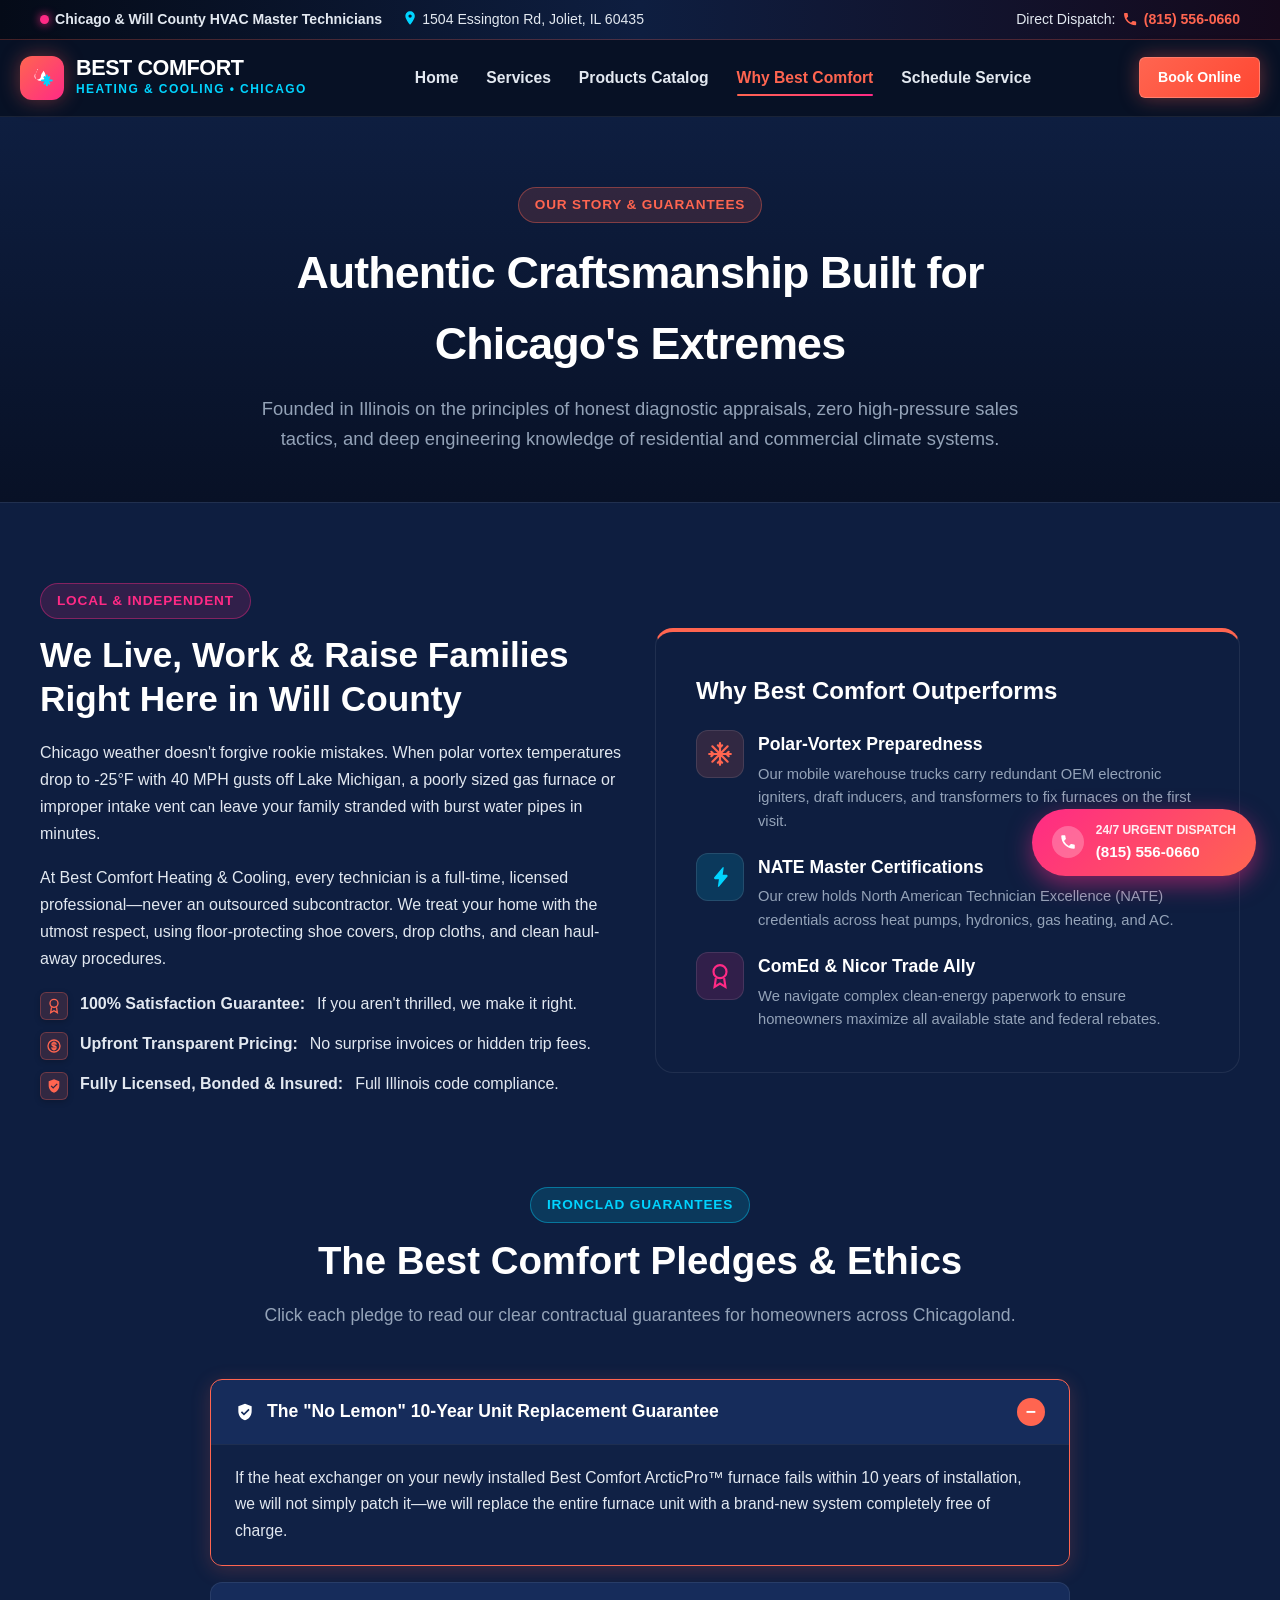
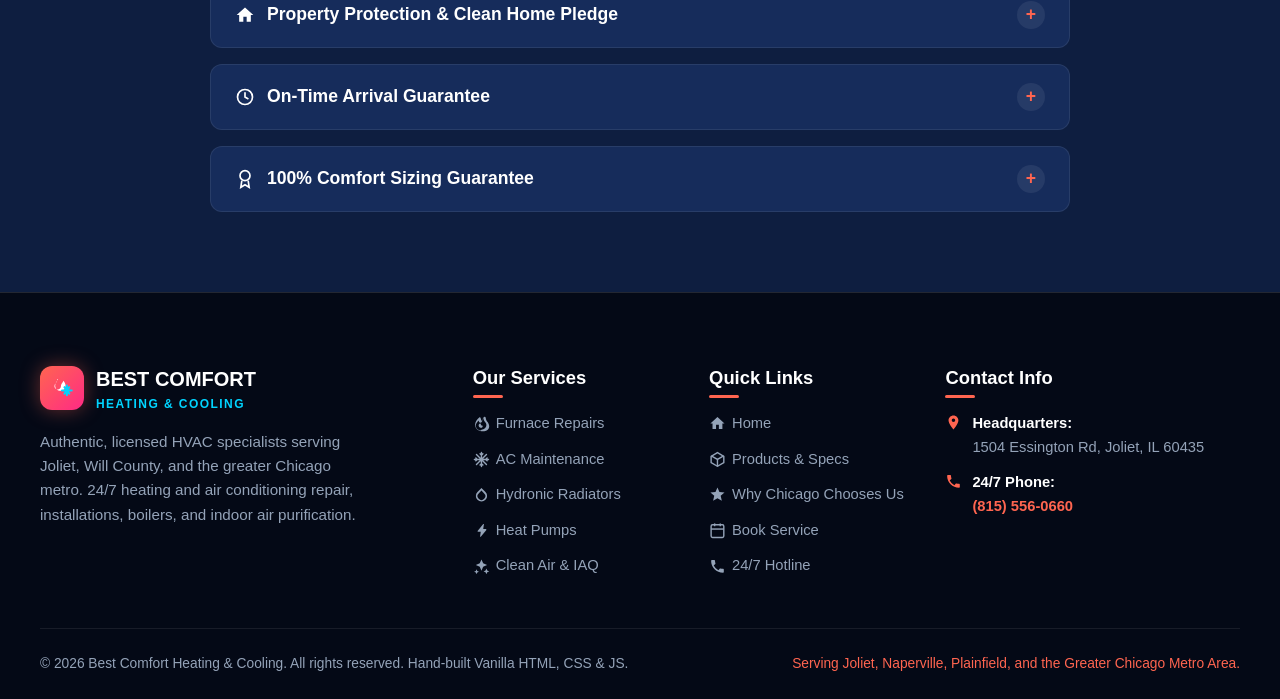
==== commit 0db627f8: "Add responsive Back to Top button across all pages" ====
--- a/about.html
+++ b/about.html
@@ -264,6 +264,10 @@
     </div>
   </main>
 
+  <button type="button" class="back-to-top" id="backToTopBtn" aria-label="Back to Top">
+    <svg viewBox="0 0 24 24"><path d="M18 15l-6-6-6 6"/></svg>
+  </button>
+
   <a href="tel:8155560660" class="floating-hotline">
     <div class="floating-hotline-icon">
       <svg class="svg-icon"><use href="#icon-phone"></use></svg>
--- a/assets/css/style.css
+++ b/assets/css/style.css
@@ -53,10 +53,13 @@
   line-height: 1.6;
   color: var(--text-light);
   background-color: var(--rich-blue-midnight);
+  overflow-x: hidden;
+  width: 100%;
 }
 
 body {
   overflow-x: hidden;
+  width: 100%;
   min-height: 100vh;
   display: flex;
   flex-direction: column;
@@ -83,6 +86,10 @@
   font-size: inherit;
   outline: none;
   border: none;
+}
+
+input, select, textarea {
+  font-size: 16px;
 }
 
 button {
@@ -911,6 +918,69 @@
   font-size: 1.1rem;
 }
 
+.back-to-top {
+  position: fixed;
+  bottom: 84px;
+  right: 24px;
+  width: 44px;
+  height: 44px;
+  border-radius: 50%;
+  background: rgba(14, 30, 64, 0.92);
+  border: 1.5px solid var(--electric-salmon);
+  color: var(--electric-salmon);
+  display: flex;
+  align-items: center;
+  justify-content: center;
+  cursor: pointer;
+  z-index: 890;
+  opacity: 0;
+  visibility: hidden;
+  transform: translateY(14px);
+  transition: opacity 0.3s cubic-bezier(0.4, 0, 0.2, 1),
+              visibility 0.3s cubic-bezier(0.4, 0, 0.2, 1),
+              transform 0.3s cubic-bezier(0.4, 0, 0.2, 1),
+              background 0.25s ease,
+              border-color 0.25s ease,
+              color 0.25s ease,
+              box-shadow 0.25s ease;
+  box-shadow: 0 4px 15px rgba(0, 0, 0, 0.4), 0 0 12px rgba(255, 101, 80, 0.25);
+  backdrop-filter: blur(8px);
+  -webkit-backdrop-filter: blur(8px);
+}
+
+.back-to-top:hover {
+  background: linear-gradient(135deg, var(--electric-salmon), var(--vibrant-pink));
+  border-color: transparent;
+  color: #ffffff;
+  transform: translateY(-3px);
+  box-shadow: 0 6px 20px rgba(255, 101, 80, 0.55);
+}
+
+.back-to-top.visible {
+  opacity: 1;
+  visibility: visible;
+  transform: translateY(0);
+}
+
+.back-to-top.visible:hover {
+  transform: translateY(-3px);
+}
+
+.back-to-top svg {
+  width: 20px;
+  height: 20px;
+  fill: none;
+  stroke: currentColor;
+  stroke-width: 2.5;
+  stroke-linecap: round;
+  stroke-linejoin: round;
+  transition: transform 0.2s ease;
+}
+
+.back-to-top:hover svg {
+  transform: translateY(-2px);
+}
+
 @media (max-width: 1024px) {
   .footer-top {
     grid-template-columns: 1fr 1fr;
@@ -931,11 +1001,11 @@
   .mobile-toggle {
     display: flex;
   }
-  .grid-2, .grid-3 {
+  .grid-2, .grid-3, .grid-4 {
     grid-template-columns: 1fr;
   }
   .section {
-    padding: 55px 0;
+    padding: 50px 0;
   }
   .section-title {
     font-size: 1.85rem;
@@ -951,8 +1021,120 @@
     text-align: center;
     gap: 6px;
   }
+  .floating-hotline {
+    bottom: max(16px, env(safe-area-inset-bottom, 16px));
+    right: max(16px, env(safe-area-inset-right, 16px));
+    padding: 10px 18px;
+    font-size: 0.9rem;
+  }
   .floating-hotline span.hotline-label {
     display: none;
+  }
+  .back-to-top {
+    bottom: calc(max(16px, env(safe-area-inset-bottom, 16px)) + 52px);
+    right: max(16px, env(safe-area-inset-right, 16px));
+    width: 40px;
+    height: 40px;
+  }
+  .back-to-top svg {
+    width: 18px;
+    height: 18px;
+  }
+}
+
+@media (max-width: 480px) {
+  .container {
+    padding-left: 14px;
+    padding-right: 14px;
+  }
+  .section {
+    padding: 40px 0;
+  }
+  .section-title {
+    font-size: 1.55rem;
+  }
+  .section-subtitle {
+    font-size: 0.95rem;
+  }
+  .card {
+    padding: 20px 16px;
+  }
+  .btn {
+    padding: 12px 18px;
+    font-size: 0.94rem;
+    white-space: normal;
+    text-align: center;
+  }
+  .btn-lg {
+    padding: 14px 20px;
+    font-size: 1rem;
+  }
+  .top-bar {
+    font-size: 0.78rem;
+    padding: 6px 0;
+  }
+  .top-bar-info {
+    gap: 8px;
+    justify-content: center;
+  }
+  .accordion-header {
+    padding: 14px 16px;
+    font-size: 0.96rem;
+    gap: 10px;
+  }
+  .accordion-inner {
+    padding: 16px;
+    font-size: 0.92rem;
+  }
+  .accordion-icon {
+    width: 24px;
+    height: 24px;
+    font-size: 0.95rem;
+  }
+  .trust-item {
+    gap: 12px;
+  }
+  .trust-item-icon {
+    width: 42px;
+    height: 42px;
+    font-size: 1.3rem;
+  }
+  .footer-bottom {
+    flex-direction: column;
+    text-align: center;
+    gap: 10px;
+  }
+}
+
+@media (max-width: 380px) {
+  .logo-brand {
+    gap: 8px;
+  }
+  .logo-icon {
+    width: 36px;
+    height: 36px;
+    font-size: 1.1rem;
+  }
+  .logo-text h1 {
+    font-size: 1.12rem;
+  }
+  .logo-text span {
+    font-size: 0.65rem;
+    letter-spacing: 0.05em;
+  }
+  .floating-hotline {
+    padding: 8px 14px;
+    font-size: 0.82rem;
+  }
+  .back-to-top {
+    bottom: calc(max(14px, env(safe-area-inset-bottom, 14px)) + 46px);
+    right: max(14px, env(safe-area-inset-right, 14px));
+    width: 36px;
+    height: 36px;
+  }
+  .back-to-top svg {
+    width: 16px;
+    height: 16px;
   }
 }
 
--- a/assets/css/pages.css
+++ b/assets/css/pages.css
@@ -757,11 +757,40 @@
 }
 
 @media (max-width: 768px) {
+  .hero-home {
+    padding: 45px 0 50px 0;
+  }
   .hero-content h1 {
-    font-size: 2.1rem;
+    font-size: 2rem;
+  }
+  .page-hero {
+    padding: 45px 0 35px 0;
   }
   .page-hero h1 {
-    font-size: 2.1rem;
+    font-size: 2rem;
+  }
+  .hero-cta-group {
+    flex-direction: column;
+    width: 100%;
+    gap: 10px;
+  }
+  .hero-cta-group .btn {
+    width: 100%;
+  }
+  .hero-stat-row {
+    display: grid;
+    grid-template-columns: repeat(3, 1fr);
+    gap: 10px;
+    text-align: center;
+  }
+  .hero-stat-item h3 {
+    font-size: 1.4rem;
+  }
+  .hero-stat-item p {
+    font-size: 0.72rem;
+  }
+  .hero-estimate-card {
+    padding: 24px 18px;
   }
   .primary-image-box {
     height: 280px;
@@ -776,8 +805,44 @@
   .product-showcase-box {
     padding: 20px;
   }
+  .product-action-bar {
+    flex-direction: column;
+    align-items: stretch;
+    gap: 10px;
+  }
+  .product-action-bar .btn {
+    width: 100%;
+  }
+  .placeholder-field-item {
+    flex-direction: column;
+    align-items: flex-start;
+    gap: 6px;
+  }
+  .placeholder-value {
+    text-align: left;
+    word-break: break-word;
+    font-size: 0.86rem;
+  }
+  .filter-tabs-nav {
+    gap: 8px;
+    margin-bottom: 28px;
+  }
+  .filter-btn {
+    padding: 8px 16px;
+    font-size: 0.85rem;
+  }
+  .table-responsive {
+    margin: 20px 0;
+    -webkit-overflow-scrolling: touch;
+  }
+  .comparison-table {
+    min-width: 580px;
+  }
   .contact-card-box {
-    padding: 24px;
+    padding: 24px 18px;
+  }
+  .service-feature-card {
+    padding: 22px 18px;
   }
 }
 
@@ -869,3 +934,555 @@
   0% { opacity: 0; transform: scale(0.85) translateY(30px); }
   100% { opacity: 1; transform: scale(1) translateY(0); }
 }
+
+.master-accordion-wrapper {
+  display: flex;
+  flex-direction: column;
+  gap: 16px;
+  max-width: 900px;
+  margin: 0 auto;
+}
+
+.master-accordion-item {
+  background: #181a24;
+  border: 1px solid rgba(255, 255, 255, 0.08);
+  border-radius: 16px;
+  overflow: hidden;
+  transition: border-color 0.25s ease, box-shadow 0.25s ease;
+}
+
+.master-accordion-item:hover {
+  border-color: rgba(255, 101, 80, 0.3);
+}
+
+.master-accordion-item.active {
+  border-color: rgba(255, 101, 80, 0.45);
+  box-shadow: 0 10px 30px rgba(0, 0, 0, 0.35);
+}
+
+.master-accordion-header {
+  width: 100%;
+  padding: 20px 24px;
+  display: flex;
+  align-items: center;
+  justify-content: space-between;
+  gap: 18px;
+  background: transparent;
+  border: none;
+  cursor: pointer;
+  text-align: left;
+  color: #ffffff;
+  transition: background-color 0.2s ease;
+}
+
+.master-accordion-header:hover {
+  background: rgba(255, 255, 255, 0.02);
+}
+
+.master-header-text {
+  flex: 1;
+}
+
+.master-header-title {
+  font-size: 1.25rem;
+  font-weight: 700;
+  color: #ffffff;
+  line-height: 1.3;
+}
+
+.master-header-subtitle {
+  font-size: 0.88rem;
+  color: var(--text-muted);
+  margin-top: 4px;
+  line-height: 1.4;
+}
+
+.master-toggle-btn {
+  width: 38px;
+  height: 38px;
+  border-radius: 50%;
+  background: #252834;
+  color: var(--electric-salmon);
+  display: inline-flex;
+  align-items: center;
+  justify-content: center;
+  font-size: 1.35rem;
+  font-weight: 700;
+  line-height: 1;
+  flex-shrink: 0;
+  transition: background-color 0.25s ease, color 0.25s ease, transform 0.25s ease;
+}
+
+.master-accordion-item.active > .master-accordion-header .master-toggle-btn {
+  background: var(--electric-salmon);
+  color: #ffffff;
+}
+
+.master-accordion-content {
+  max-height: 0;
+  overflow: hidden;
+  transition: max-height 0.35s cubic-bezier(0.4, 0, 0.2, 1);
+}
+
+.master-inner-box {
+  padding: 0 24px 24px 24px;
+}
+
+.child-accordion-wrapper {
+  display: flex;
+  flex-direction: column;
+  gap: 12px;
+}
+
+.child-accordion-item {
+  background: #212532;
+  border: 1px solid rgba(255, 255, 255, 0.06);
+  border-radius: 12px;
+  overflow: hidden;
+  transition: all 0.25s ease;
+}
+
+.child-accordion-item:hover {
+  border-color: rgba(255, 101, 80, 0.35);
+  background: #252a3a;
+}
+
+.child-accordion-item.active {
+  background: #1a1d28;
+  border-color: rgba(255, 101, 80, 0.45);
+  box-shadow: 0 6px 20px rgba(0, 0, 0, 0.25);
+}
+
+.child-accordion-header {
+  width: 100%;
+  padding: 16px 20px;
+  display: flex;
+  align-items: center;
+  justify-content: space-between;
+  gap: 14px;
+  background: transparent;
+  border: none;
+  cursor: pointer;
+  text-align: left;
+  color: #ffffff;
+  font-size: 1.05rem;
+  font-weight: 600;
+}
+
+.child-toggle-icon {
+  width: 28px;
+  height: 28px;
+  border-radius: 50%;
+  background: rgba(255, 255, 255, 0.06);
+  color: var(--electric-salmon);
+  display: inline-flex;
+  align-items: center;
+  justify-content: center;
+  font-size: 1.15rem;
+  font-weight: bold;
+  flex-shrink: 0;
+  transition: all 0.2s ease;
+}
+
+.child-accordion-item.active > .child-accordion-header .child-toggle-icon {
+  background: var(--electric-salmon);
+  color: #ffffff;
+}
+
+.child-accordion-content {
+  max-height: 0;
+  overflow: hidden;
+  transition: max-height 0.35s cubic-bezier(0.4, 0, 0.2, 1);
+}
+
+.child-inner-box {
+  padding: 8px 18px 20px 18px;
+  display: flex;
+  flex-direction: column;
+  gap: 14px;
+}
+
+.partner-call-card {
+  display: flex;
+  align-items: center;
+  justify-content: center;
+  gap: 16px;
+  background: linear-gradient(135deg, rgba(255, 101, 80, 0.12), rgba(255, 42, 133, 0.06));
+  border: 1.5px solid rgba(255, 101, 80, 0.35);
+  border-radius: 14px;
+  padding: 16px 20px;
+  text-decoration: none;
+  transition: all 0.25s ease;
+}
+
+.partner-call-card:hover {
+  background: linear-gradient(135deg, rgba(255, 101, 80, 0.2), rgba(255, 42, 133, 0.12));
+  border-color: var(--electric-salmon);
+  transform: translateY(-2px);
+  box-shadow: 0 6px 20px rgba(255, 101, 80, 0.25);
+}
+
+.partner-call-icon {
+  width: 44px;
+  height: 44px;
+  border-radius: 50%;
+  background: var(--electric-salmon);
+  color: #ffffff;
+  display: flex;
+  align-items: center;
+  justify-content: center;
+  flex-shrink: 0;
+  box-shadow: 0 0 15px rgba(255, 101, 80, 0.4);
+}
+
+.partner-call-icon svg {
+  width: 22px;
+  height: 22px;
+  fill: currentColor;
+}
+
+.partner-call-details {
+  text-align: left;
+}
+
+.partner-call-label {
+  display: block;
+  font-size: 0.72rem;
+  font-weight: 800;
+  letter-spacing: 0.08em;
+  color: #cbd5e1;
+  text-transform: uppercase;
+}
+
+.partner-call-number {
+  font-size: 1.45rem;
+  font-weight: 800;
+  color: #ffffff;
+  line-height: 1.2;
+}
+
+.partner-info-card {
+  background: #161822;
+  border: 1px solid rgba(255, 255, 255, 0.07);
+  border-radius: 14px;
+  padding: 18px 20px;
+}
+
+.partner-card-header {
+  display: flex;
+  align-items: center;
+  gap: 12px;
+  margin-bottom: 14px;
+}
+
+.partner-card-badge-icon {
+  width: 32px;
+  height: 32px;
+  border-radius: 8px;
+  background: rgba(255, 101, 80, 0.14);
+  color: var(--electric-salmon);
+  display: inline-flex;
+  align-items: center;
+  justify-content: center;
+  flex-shrink: 0;
+}
+
+.partner-card-badge-icon svg {
+  width: 17px;
+  height: 17px;
+  fill: currentColor;
+}
+
+.partner-card-header-text .tag-label {
+  display: block;
+  font-size: 0.7rem;
+  font-weight: 800;
+  letter-spacing: 0.08em;
+  text-transform: uppercase;
+  color: var(--electric-salmon);
+  margin-bottom: 2px;
+}
+
+.partner-card-header-text .card-title {
+  font-size: 1.12rem;
+  font-weight: 700;
+  color: #ffffff;
+  margin: 0;
+}
+
+.partner-brands-row {
+  display: flex;
+  flex-wrap: wrap;
+  gap: 8px;
+  margin-bottom: 12px;
+}
+
+.partner-brand-pill {
+  background: #252834;
+  border: 1px solid rgba(255, 255, 255, 0.08);
+  border-radius: 9999px;
+  padding: 6px 14px;
+  font-size: 0.84rem;
+  font-weight: 600;
+  color: #ffffff;
+  display: inline-flex;
+  align-items: center;
+  gap: 8px;
+}
+
+.partner-dot {
+  width: 7px;
+  height: 7px;
+  border-radius: 50%;
+  background: var(--electric-salmon);
+  box-shadow: 0 0 6px rgba(255, 101, 80, 0.6);
+}
+
+.partner-card-desc {
+  font-size: 0.88rem;
+  color: var(--text-muted);
+  line-height: 1.5;
+  margin: 0;
+}
+
+.partner-checklist {
+  list-style: none;
+  margin: 0;
+  padding: 0;
+  display: flex;
+  flex-direction: column;
+  gap: 10px;
+}
+
+.partner-check-item {
+  display: flex;
+  align-items: center;
+  gap: 12px;
+  font-size: 0.92rem;
+  color: #e2e8f0;
+}
+
+.partner-check-circle {
+  width: 20px;
+  height: 20px;
+  border-radius: 50%;
+  background: var(--electric-salmon);
+  color: #ffffff;
+  display: inline-flex;
+  align-items: center;
+  justify-content: center;
+  flex-shrink: 0;
+  font-size: 0.72rem;
+  font-weight: 900;
+}
+
+.partner-email-card {
+  display: flex;
+  align-items: center;
+  gap: 14px;
+  background: #161822;
+  border: 1px solid rgba(255, 255, 255, 0.07);
+  border-radius: 12px;
+  padding: 14px 18px;
+  text-decoration: none;
+  transition: border-color 0.2s ease, background 0.2s ease;
+}
+
+.partner-email-card:hover {
+  border-color: rgba(255, 101, 80, 0.4);
+  background: #212532;
+}
+
+.partner-email-card .email-icon {
+  color: var(--electric-salmon);
+  display: flex;
+  align-items: center;
+}
+
+.partner-email-card .email-icon svg {
+  width: 20px;
+  height: 20px;
+  fill: currentColor;
+}
+
+.partner-email-card .email-label {
+  display: block;
+  font-size: 0.68rem;
+  font-weight: 800;
+  letter-spacing: 0.08em;
+  color: var(--text-muted);
+  text-transform: uppercase;
+}
+
+.partner-email-card .email-address {
+  font-size: 0.95rem;
+  font-weight: 600;
+  color: #ffffff;
+}
+
+.nested-info-grid {
+  display: grid;
+  grid-template-columns: 1fr 1fr;
+  gap: 14px;
+}
+
+@media (max-width: 640px) {
+  .nested-info-grid {
+    grid-template-columns: 1fr;
+  }
+  .master-accordion-header {
+    padding: 16px 18px;
+  }
+  .master-inner-box {
+    padding: 0 16px 20px 16px;
+  }
+  .child-accordion-header {
+    padding: 14px 16px;
+  }
+  .child-inner-box {
+    padding: 6px 14px 16px 14px;
+  }
+}
+
+@media (max-width: 480px) {
+  .hero-content h1 {
+    font-size: 1.65rem;
+  }
+  .page-hero h1 {
+    font-size: 1.65rem;
+  }
+  .page-hero p {
+    font-size: 0.95rem;
+  }
+  .primary-image-box {
+    height: 230px;
+  }
+  .primary-image-box .badge-view-status {
+    top: 10px;
+    left: 10px;
+    font-size: 0.7rem;
+    padding: 4px 10px;
+    max-width: calc(100% - 20px);
+    overflow: hidden;
+    text-overflow: ellipsis;
+    white-space: nowrap;
+  }
+  .primary-image-box .efficiency-badge {
+    bottom: 10px;
+    right: 10px;
+    font-size: 0.75rem;
+    padding: 4px 10px;
+  }
+  .thumbnail-box {
+    height: 66px;
+    padding: 4px;
+  }
+  .thumbnail-box svg, .thumbnail-box img {
+    max-height: 36px;
+  }
+  .thumbnail-caption {
+    font-size: 0.65rem;
+  }
+  .product-showcase-box {
+    padding: 16px 12px;
+  }
+  .modal-overlay {
+    padding: 12px;
+  }
+  .modal-dialog {
+    padding: 24px 16px;
+  }
+  .contact-card-box {
+    padding: 20px 14px;
+  }
+  .master-accordion-header {
+    padding: 14px 16px;
+    gap: 12px;
+  }
+  .master-header-title {
+    font-size: 1.1rem;
+  }
+  .master-header-subtitle {
+    font-size: 0.8rem;
+  }
+  .master-toggle-btn {
+    width: 34px;
+    height: 34px;
+    font-size: 1.2rem;
+  }
+  .master-inner-box {
+    padding: 0 14px 18px 14px;
+  }
+  .child-accordion-header {
+    padding: 12px 14px;
+    font-size: 0.92rem;
+  }
+  .child-inner-box {
+    padding: 6px 12px 14px 12px;
+    gap: 10px;
+  }
+  .partner-call-card {
+    padding: 12px 14px;
+    gap: 12px;
+  }
+  .partner-call-icon {
+    width: 38px;
+    height: 38px;
+  }
+  .partner-call-icon svg {
+    width: 18px;
+    height: 18px;
+  }
+  .partner-call-number {
+    font-size: clamp(1.15rem, 5vw, 1.35rem);
+  }
+  .partner-info-card {
+    padding: 14px 16px;
+  }
+  .partner-card-header-text .card-title {
+    font-size: 1rem;
+  }
+  .partner-check-item {
+    font-size: 0.86rem;
+    gap: 8px;
+  }
+  .partner-email-card {
+    padding: 12px 14px;
+    gap: 10px;
+  }
+  .partner-email-card .email-address {
+    font-size: clamp(0.78rem, 3.8vw, 0.92rem);
+    word-break: break-all;
+  }
+  .partner-brand-pill {
+    padding: 4px 10px;
+    font-size: 0.78rem;
+  }
+}
+
+@media (max-width: 380px) {
+  .hero-content h1 {
+    font-size: 1.45rem;
+  }
+  .page-hero h1 {
+    font-size: 1.45rem;
+  }
+  .product-card-footer {
+    flex-direction: column;
+    gap: 8px;
+  }
+  .product-card-footer .btn {
+    width: 100%;
+  }
+  .hero-stat-row {
+    grid-template-columns: 1fr;
+    gap: 10px;
+  }
+  .thumbnail-box {
+    height: 60px;
+  }
+  .thumbnail-caption {
+    font-size: 0.6rem;
+  }
+}
+
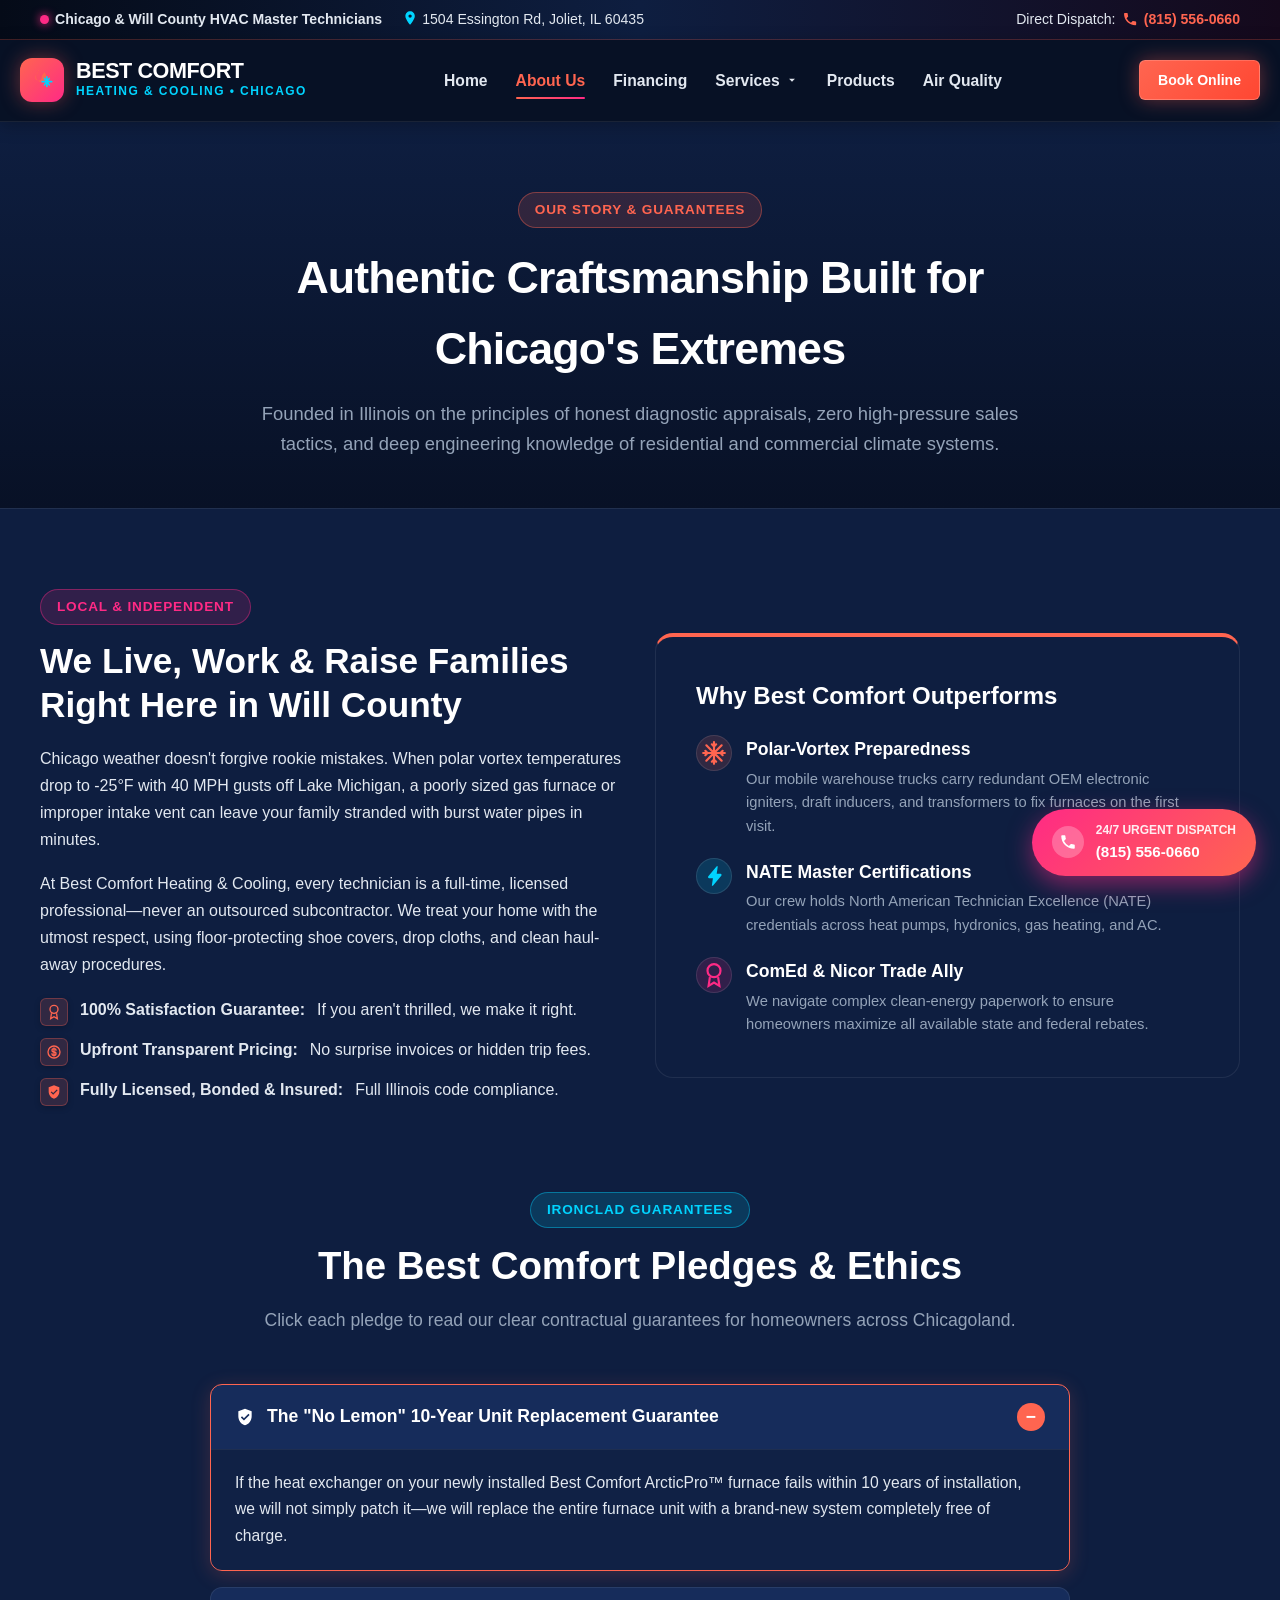
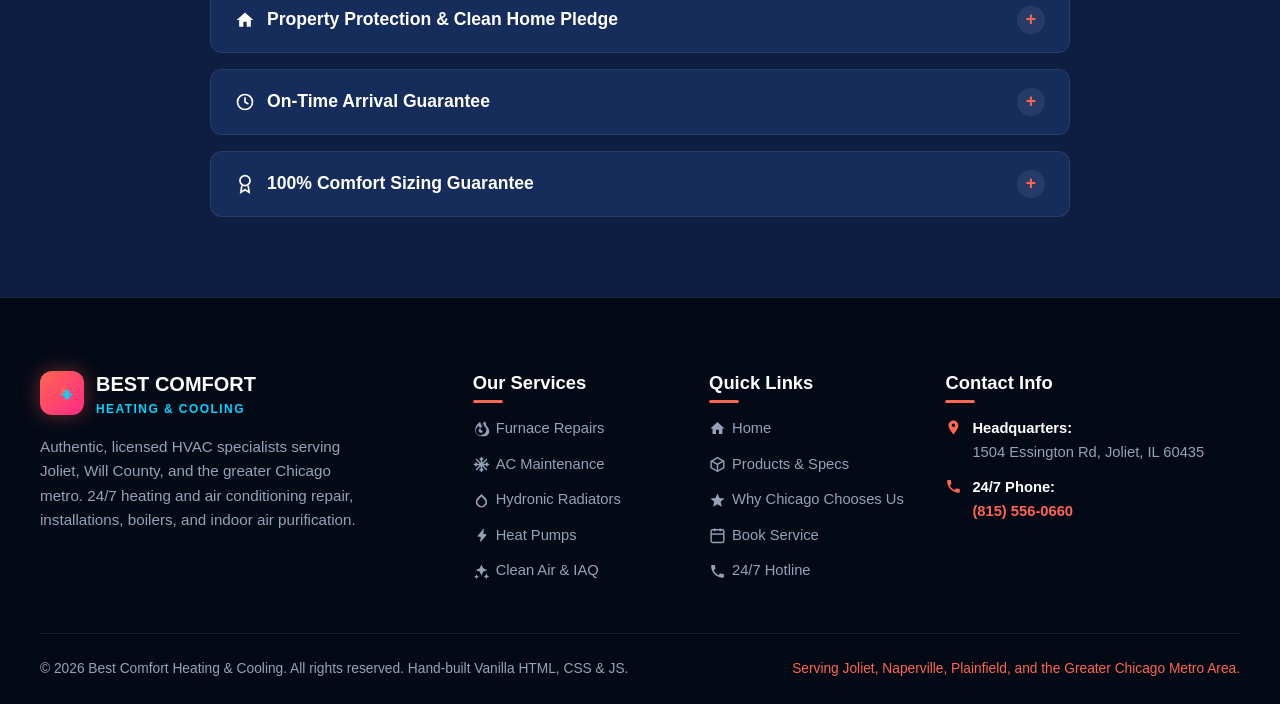
==== commit edfc8ec6: "feat: implement site-wide service expansion including new service pages, product catalog updates, an" ====
--- a/about.html
+++ b/about.html
@@ -11,42 +11,168 @@
 </head>
 <body>
   <svg id="svgSpriteDefs" style="display:none;" xmlns="http://www.w3.org/2000/svg">
-    <defs>
-      <symbol id="icon-fire" viewBox="0 0 24 24"><path d="M12 23c-4.97 0-9-4.03-9-9 0-4.12 2.76-7.86 5.86-10.37.78-.63 1.93-.15 2.06.85.22 1.69 1.08 3.19 2.08 4.26.17-2.19 1.13-4.22 2.72-5.74.83-.8 2.2-.28 2.3.87.28 3.09 1.76 5.13 2.98 6.42C22.04 12.43 23 14.15 23 16c0 3.86-3.14 7-7 7h-4zm0-2c3.87 0 7-3.13 7-7 0-1.42-.72-2.77-1.63-3.73-1.47-1.56-2.58-3.69-2.84-6.32-1.07 1.34-1.78 3.03-1.87 4.88-.06 1.1-.92 1.98-2.02 2.03-1.22.06-2.29-.86-2.39-2.08-.03-.39-.12-.76-.24-1.12-2.13 2.03-4.01 4.79-4.01 7.34 0 3.87 3.13 7 7 7zm-1-3c-1.66 0-3-1.34-3-3 0-1.31.84-2.41 2-2.83.55-.2 1.13.25 1.09.83-.07 1.07.78 1.98 1.86 2 .46.01.83.38.83.84 0 1.19-.88 2.16-2.04 2.16h-.74z"/></symbol>
-      <symbol id="icon-snowflake" viewBox="0 0 24 24"><path d="M12 2v20M2 12h20M4.93 4.93l14.14 14.14M4.93 19.07L19.07 4.93M12 6l2-2m-4 0l2 2m0 12l2 2m-4 0l2-2m-6-6l-2-2m0 4l2-2m12 0l2-2m0 4l-2-2" fill="none" stroke="currentColor" stroke-width="2" stroke-linecap="round"/></symbol>
-      <symbol id="icon-bolt" viewBox="0 0 24 24"><path d="M11 21h-1l1-7H7.5c-.88 0-1.33-1.06-.71-1.69L14.5 3h1l-1 7h3.5c.88 0 1.33 1.06.71 1.69L11 21z"/></symbol>
-      <symbol id="icon-shield" viewBox="0 0 24 24"><path d="M12 2L4 5v6.09c0 5.05 3.41 9.76 8 10.91 4.59-1.15 8-5.86 8-10.91V5l-8-3zm-1.25 14.25l-3.75-3.75 1.41-1.41 2.34 2.34 5.34-5.34 1.41 1.41-6.75 6.75z"/></symbol>
-      <symbol id="icon-droplet" viewBox="0 0 24 24"><path d="M12 2.69l5.66 5.66a8 8 0 1 1-11.31 0L12 2.69zm0 3.83L8.05 10.46a5.5 5.5 0 1 0 7.78 0L12 6.52z"/></symbol>
-      <symbol id="icon-sparkles" viewBox="0 0 24 24"><path d="M12 2l2.4 5.6L20 10l-5.6 2.4L12 18l-2.4-5.6L4 10l5.6-2.4zm7 13l1.2 2.8L23 19l-2.8 1.2L19 23l-1.2-2.8L15 19l2.8-1.2zM5 16l1 2.5L8.5 19.5 6 20.5 5 23l-1-2.5L1.5 19.5 4 18.5z"/></symbol>
-      <symbol id="icon-tools" viewBox="0 0 24 24"><path d="M22.7 19l-9.1-9.1c.9-2.3.4-5-1.5-6.9-2-2-5-2.4-7.4-1.3L9 6 6 9 1.6 4.7C.5 7.1.9 10.1 2.9 12.1c1.9 1.9 4.6 2.4 6.9 1.5l9.1 9.1c.4.4 1 .4 1.4 0l2.3-2.3c.5-.4.5-1.1.1-1.4z"/></symbol>
-      <symbol id="icon-phone" viewBox="0 0 24 24"><path d="M20.01 15.38c-1.23 0-2.42-.2-3.53-.56-.35-.12-.74-.03-1.01.24l-2.2 2.2a15.05 15.05 0 0 1-6.59-6.59l2.2-2.21c.28-.26.36-.65.25-1C8.7 6.35 8.5 5.16 8.5 3.93 8.5 3.42 8.08 3 7.57 3H4.06C3.55 3 3 3.42 3 3.93 3 13.36 10.64 21 20.01 21c.51 0 .99-.55.99-1.06v-3.56c0-.51-.42-.99-.99-.99z"/></symbol>
-      <symbol id="icon-map-pin" viewBox="0 0 24 24"><path d="M12 2C8.13 2 5 5.13 5 9c0 5.25 7 13 7 13s7-7.75 7-13c0-3.87-3.13-7-7-7zm0 9.5a2.5 2.5 0 0 1 0-5 2.5 2.5 0 0 1 0 5z"/></symbol>
-      <symbol id="icon-star" viewBox="0 0 24 24"><path d="M12 17.27L18.18 21l-1.64-7.03L22 9.24l-7.19-.61L12 2 9.19 8.63 2 9.24l5.46 4.73L5.82 21z"/></symbol>
-      <symbol id="icon-clock" viewBox="0 0 24 24"><circle cx="12" cy="12" r="9" fill="none" stroke="currentColor" stroke-width="2"/><polyline points="12,7 12,12 15.5,14" fill="none" stroke="currentColor" stroke-width="2" stroke-linecap="round"/></symbol>
-      <symbol id="icon-alert" viewBox="0 0 24 24"><path d="M12 2L1 21h22L12 2zm0 3.5L20.25 19H3.75L12 5.5zM11 10v4h2v-4h-2zm0 6v2h2v-2h-2z"/></symbol>
-      <symbol id="icon-home" viewBox="0 0 24 24"><path d="M10 20v-6h4v6h5v-8h3L12 3 2 12h3v8z"/></symbol>
-      <symbol id="icon-package" viewBox="0 0 24 24"><path d="M21 16.5l-9 5.2-9-5.2V7.5l9-5.2 9 5.2v9z" fill="none" stroke="currentColor" stroke-width="2"/><polyline points="3.27,6.96 12,12.01 20.73,6.96" fill="none" stroke="currentColor" stroke-width="2"/><line x1="12" y1="22.08" x2="12" y2="12" stroke="currentColor" stroke-width="2"/></symbol>
-      <symbol id="icon-tag" viewBox="0 0 24 24"><path d="M21.41 11.58l-9-9C12.05 2.22 11.55 2 11 2H4c-1.1 0-2 .9-2 2v7c0 .55.22 1.05.59 1.42l9 9c.36.36.86.58 1.41.58.55 0 1.05-.22 1.41-.59l7-7c.37-.36.59-.86.59-1.41 0-.55-.23-1.06-.59-1.42zM5.5 7C4.67 7 4 6.33 4 5.5S4.67 4 5.5 4 7 4.67 7 5.5 6.33 7 5.5 7z"/></symbol>
-      <symbol id="icon-smartphone" viewBox="0 0 24 24"><rect x="5" y="2" width="14" height="20" rx="3" fill="none" stroke="currentColor" stroke-width="2"/><line x1="10" y1="5" x2="14" y2="5" stroke="currentColor" stroke-width="2" stroke-linecap="round"/><circle cx="12" cy="18" r="1" fill="currentColor"/></symbol>
-      <symbol id="icon-dollar" viewBox="0 0 24 24"><circle cx="12" cy="12" r="9" fill="none" stroke="currentColor" stroke-width="2"/><path d="M12 6v12M15 9.5c0-1.38-1.34-2.5-3-2.5s-3 1.12-3 2.5 1.34 2.5 3 2.5 3 1.12 3 2.5-1.34 2.5-3 2.5-3-1.12-3-2.5" fill="none" stroke="currentColor" stroke-width="2" stroke-linecap="round"/></symbol>
-      <symbol id="icon-award" viewBox="0 0 24 24"><circle cx="12" cy="8" r="6" fill="none" stroke="currentColor" stroke-width="2"/><polyline points="8.21,13.89 7,22 12,19 17,22 15.79,13.88" fill="none" stroke="currentColor" stroke-width="2"/></symbol>
-      <symbol id="icon-volume" viewBox="0 0 24 24"><polygon points="11,5 6,9 2,9 2,15 6,15 11,19" fill="currentColor"/><path d="M15.54 8.46a5 5 0 0 1 0 7.07M19.07 4.93a10 10 0 0 1 0 14.14" fill="none" stroke="currentColor" stroke-width="2" stroke-linecap="round"/></symbol>
-      <symbol id="icon-refresh" viewBox="0 0 24 24"><path d="M21.5 2v6h-6M21.34 15.57a10 10 0 1 1-.57-8.38l6.73-5.19" fill="none" stroke="currentColor" stroke-width="2" stroke-linecap="round"/></symbol>
-      <symbol id="icon-leaf" viewBox="0 0 24 24"><path d="M17 8C8 10 5.9 16.17 3.82 21.34L5.71 22l1-2.3A4.49 4.49 0 0 0 8 20C19 20 22 3 22 3c-1 2-8 2-13 4 5.24 3.73 7 7 7 7s-3-1-6-1c-1 0-2 .1-3 .3C3.5 12 6.5 8 17 8z"/></symbol>
-      <symbol id="icon-sun" viewBox="0 0 24 24"><circle cx="12" cy="12" r="5" fill="currentColor"/><path d="M12 1v2m0 18v2M4.22 4.22l1.42 1.42m12.72 12.72l1.42 1.42M1 12h2m18 0h2M4.22 19.78l1.42-1.42M18.36 5.64l1.42-1.42" stroke="currentColor" stroke-width="2" stroke-linecap="round"/></symbol>
-      <symbol id="icon-wind" viewBox="0 0 24 24"><path d="M9.59 4.59A2 2 0 1 1 11 8H2m10.59 11.41A2 2 0 1 0 14 16H2m15.73-8.27A2.5 2.5 0 1 1 19.5 12H2" fill="none" stroke="currentColor" stroke-width="2" stroke-linecap="round"/></symbol>
-      <symbol id="icon-plug" viewBox="0 0 24 24"><path d="M9 2v6m6-6v6M6 8h12v5a6 6 0 0 1-12 0V8zm6 11v3" fill="none" stroke="currentColor" stroke-width="2" stroke-linecap="round"/></symbol>
-      <symbol id="icon-ruler" viewBox="0 0 24 24"><rect x="2" y="7" width="20" height="10" rx="2" fill="none" stroke="currentColor" stroke-width="2"/><line x1="6" y1="7" x2="6" y2="12" stroke="currentColor" stroke-width="2"/><line x1="10" y1="7" x2="10" y2="10" stroke="currentColor" stroke-width="2"/><line x1="14" y1="7" x2="14" y2="12" stroke="currentColor" stroke-width="2"/><line x1="18" y1="7" x2="18" y2="10" stroke="currentColor" stroke-width="2"/></symbol>
-      <symbol id="icon-calendar" viewBox="0 0 24 24"><rect x="3" y="4" width="18" height="18" rx="2" fill="none" stroke="currentColor" stroke-width="2"/><line x1="16" y1="2" x2="16" y2="6" stroke="currentColor" stroke-width="2"/><line x1="8" y1="2" x2="8" y2="6" stroke="currentColor" stroke-width="2"/><line x1="3" y1="10" x2="21" y2="10" stroke="currentColor" stroke-width="2"/></symbol>
-      <symbol id="icon-search" viewBox="0 0 24 24"><circle cx="11" cy="11" r="8" fill="none" stroke="currentColor" stroke-width="2"/><line x1="21" y1="21" x2="16.65" y2="16.65" stroke="currentColor" stroke-width="2" stroke-linecap="round"/></symbol>
-      <symbol id="icon-eye" viewBox="0 0 24 24"><path d="M12 4.5C7 4.5 2.73 7.61 1 12c1.73 4.39 6 7.5 11 7.5s9.27-3.11 11-7.5c-1.73-4.39-6-7.5-11-7.5zm0 12.5a5 5 0 1 1 0-10 5 5 0 0 1 0 10zm0-8a3 3 0 1 0 0 6 3 3 0 0 0 0-6z"/></symbol>
-      <symbol id="icon-check-circle" viewBox="0 0 24 24"><circle cx="12" cy="12" r="9" fill="none" stroke="currentColor" stroke-width="2"/><polyline points="8,12 11,15 16,9" fill="none" stroke="currentColor" stroke-width="2" stroke-linecap="round"/></symbol>
-      <symbol id="icon-brand-flame-ice" viewBox="0 0 32 32">
-        <path d="M11 5c-.3 1.2-1 2.2-1.7 3.2C8.3 9.7 7.6 11.2 7.6 13.1c0 3.5 2.9 6.4 6.4 6.4s6.4-2.9 6.4-6.4c0-2.6-1.3-4.6-2.8-6.1-.2 1-.7 2-1.4 2.7-.9.9-1.5 2.5-1.5 4.1 0 2.2-1.8 4-4 4s-4-1.8-4-4c0-1.4.6-2.6 1.6-3.6.5-.6 1-1.2 1.4-1.9.5-1.1.6-2.2.3-3.3z" fill="#ffffff"/>
-        <path d="M22 13v12m-6-6h12m-9-4l6 8m-6 0l6-8" fill="none" stroke="#00d4ff" stroke-width="2.5" stroke-linecap="round"/>
-      </symbol>
-    </defs>
-  </svg>
+  <defs>
+    <symbol id="icon-fire" viewBox="0 0 24 24">
+      <path d="M12 23c-4.97 0-9-4.03-9-9 0-4.12 2.76-7.86 5.86-10.37.78-.63 1.93-.15 2.06.85.22 1.69 1.08 3.19 2.08 4.26.17-2.19 1.13-4.22 2.72-5.74.83-.8 2.2-.28 2.3.87.28 3.09 1.76 5.13 2.98 6.42C22.04 12.43 23 14.15 23 16c0 3.86-3.14 7-7 7h-4zm0-2c3.87 0 7-3.13 7-7 0-1.42-.72-2.77-1.63-3.73-1.47-1.56-2.58-3.69-2.84-6.32-1.07 1.34-1.78 3.03-1.87 4.88-.06 1.1-.92 1.98-2.02 2.03-1.22.06-2.29-.86-2.39-2.08-.03-.39-.12-.76-.24-1.12-2.13 2.03-4.01 4.79-4.01 7.34 0 3.87 3.13 7 7 7zm-1-3c-1.66 0-3-1.34-3-3 0-1.31.84-2.41 2-2.83.55-.2 1.13.25 1.09.83-.07 1.07.78 1.98 1.86 2 .46.01.83.38.83.84 0 1.19-.88 2.16-2.04 2.16h-.74z"/>
+    </symbol>
+
+    <symbol id="icon-snowflake" viewBox="0 0 24 24">
+      <path d="M12 2v20M2 12h20M4.93 4.93l14.14 14.14M4.93 19.07L19.07 4.93M12 6l2-2m-4 0l2 2m0 12l2 2m-4 0l2-2m-6-6l-2-2m0 4l2-2m12 0l2-2m0 4l-2-2" fill="none" stroke="currentColor" stroke-width="2" stroke-linecap="round"/>
+    </symbol>
+
+    <symbol id="icon-bolt" viewBox="0 0 24 24">
+      <path d="M11 21h-1l1-7H7.5c-.88 0-1.33-1.06-.71-1.69L14.5 3h1l-1 7h3.5c.88 0 1.33 1.06.71 1.69L11 21z"/>
+    </symbol>
+
+    <symbol id="icon-shield" viewBox="0 0 24 24">
+      <path d="M12 2L4 5v6.09c0 5.05 3.41 9.76 8 10.91 4.59-1.15 8-5.86 8-10.91V5l-8-3zm-1.25 14.25l-3.75-3.75 1.41-1.41 2.34 2.34 5.34-5.34 1.41 1.41-6.75 6.75z"/>
+    </symbol>
+
+    <symbol id="icon-droplet" viewBox="0 0 24 24">
+      <path d="M12 2.69l5.66 5.66a8 8 0 1 1-11.31 0L12 2.69zm0 3.83L8.05 10.46a5.5 5.5 0 1 0 7.78 0L12 6.52z"/>
+    </symbol>
+
+    <symbol id="icon-sparkles" viewBox="0 0 24 24">
+      <path d="M12 2l2.4 5.6L20 10l-5.6 2.4L12 18l-2.4-5.6L4 10l5.6-2.4zm7 13l1.2 2.8L23 19l-2.8 1.2L19 23l-1.2-2.8L15 19l2.8-1.2zM5 16l1 2.5L8.5 19.5 6 20.5 5 23l-1-2.5L1.5 19.5 4 18.5z"/>
+    </symbol>
+
+    <symbol id="icon-tools" viewBox="0 0 24 24">
+      <path d="M22.7 19l-9.1-9.1c.9-2.3.4-5-1.5-6.9-2-2-5-2.4-7.4-1.3L9 6 6 9 1.6 4.7C.5 7.1.9 10.1 2.9 12.1c1.9 1.9 4.6 2.4 6.9 1.5l9.1 9.1c.4.4 1 .4 1.4 0l2.3-2.3c.5-.4.5-1.1.1-1.4z"/>
+    </symbol>
+
+    <symbol id="icon-phone" viewBox="0 0 24 24">
+      <path d="M20.01 15.38c-1.23 0-2.42-.2-3.53-.56-.35-.12-.74-.03-1.01.24l-2.2 2.2a15.05 15.05 0 0 1-6.59-6.59l2.2-2.21c.28-.26.36-.65.25-1C8.7 6.35 8.5 5.16 8.5 3.93 8.5 3.42 8.08 3 7.57 3H4.06C3.55 3 3 3.42 3 3.93 3 13.36 10.64 21 20.01 21c.51 0 .99-.55.99-1.06v-3.56c0-.51-.42-.99-.99-.99z"/>
+    </symbol>
+
+    <symbol id="icon-map-pin" viewBox="0 0 24 24">
+      <path d="M12 2C8.13 2 5 5.13 5 9c0 5.25 7 13 7 13s7-7.75 7-13c0-3.87-3.13-7-7-7zm0 9.5a2.5 2.5 0 0 1 0-5 2.5 2.5 0 0 1 0 5z"/>
+    </symbol>
+
+    <symbol id="icon-star" viewBox="0 0 24 24">
+      <path d="M12 17.27L18.18 21l-1.64-7.03L22 9.24l-7.19-.61L12 2 9.19 8.63 2 9.24l5.46 4.73L5.82 21z"/>
+    </symbol>
+
+    <symbol id="icon-clock" viewBox="0 0 24 24">
+      <circle cx="12" cy="12" r="9" fill="none" stroke="currentColor" stroke-width="2"/>
+      <polyline points="12,7 12,12 15.5,14" fill="none" stroke="currentColor" stroke-width="2" stroke-linecap="round"/>
+    </symbol>
+
+    <symbol id="icon-alert" viewBox="0 0 24 24">
+      <path d="M12 2L1 21h22L12 2zm0 3.5L20.25 19H3.75L12 5.5zM11 10v4h2v-4h-2zm0 6v2h2v-2h-2z"/>
+    </symbol>
+
+    <symbol id="icon-home" viewBox="0 0 24 24">
+      <path d="M10 20v-6h4v6h5v-8h3L12 3 2 12h3v8z"/>
+    </symbol>
+
+    <symbol id="icon-package" viewBox="0 0 24 24">
+      <path d="M21 16.5l-9 5.2-9-5.2V7.5l9-5.2 9 5.2v9z" fill="none" stroke="currentColor" stroke-width="2"/>
+      <polyline points="3.27,6.96 12,12.01 20.73,6.96" fill="none" stroke="currentColor" stroke-width="2"/>
+      <line x1="12" y1="22.08" x2="12" y2="12" stroke="currentColor" stroke-width="2"/>
+    </symbol>
+
+    <symbol id="icon-tag" viewBox="0 0 24 24">
+      <path d="M21.41 11.58l-9-9C12.05 2.22 11.55 2 11 2H4c-1.1 0-2 .9-2 2v7c0 .55.22 1.05.59 1.42l9 9c.36.36.86.58 1.41.58.55 0 1.05-.22 1.41-.59l7-7c.37-.36.59-.86.59-1.41 0-.55-.23-1.06-.59-1.42zM5.5 7C4.67 7 4 6.33 4 5.5S4.67 4 5.5 4 7 4.67 7 5.5 6.33 7 5.5 7z"/>
+    </symbol>
+
+    <symbol id="icon-smartphone" viewBox="0 0 24 24">
+      <rect x="5" y="2" width="14" height="20" rx="3" fill="none" stroke="currentColor" stroke-width="2"/>
+      <line x1="10" y1="5" x2="14" y2="5" stroke="currentColor" stroke-width="2" stroke-linecap="round"/>
+      <circle cx="12" cy="18" r="1" fill="currentColor"/>
+    </symbol>
+
+    <symbol id="icon-dollar" viewBox="0 0 24 24">
+      <circle cx="12" cy="12" r="9" fill="none" stroke="currentColor" stroke-width="2"/>
+      <path d="M12 6v12M15 9.5c0-1.38-1.34-2.5-3-2.5s-3 1.12-3 2.5 1.34 2.5 3 2.5 3 1.12 3 2.5-1.34 2.5-3 2.5-3-1.12-3-2.5" fill="none" stroke="currentColor" stroke-width="2" stroke-linecap="round"/>
+    </symbol>
+
+    <symbol id="icon-award" viewBox="0 0 24 24">
+      <circle cx="12" cy="8" r="6" fill="none" stroke="currentColor" stroke-width="2"/>
+      <polyline points="8.21,13.89 7,22 12,19 17,22 15.79,13.88" fill="none" stroke="currentColor" stroke-width="2"/>
+    </symbol>
+
+    <symbol id="icon-volume" viewBox="0 0 24 24">
+      <polygon points="11,5 6,9 2,9 2,15 6,15 11,19" fill="currentColor"/>
+      <path d="M15.54 8.46a5 5 0 0 1 0 7.07M19.07 4.93a10 10 0 0 1 0 14.14" fill="none" stroke="currentColor" stroke-width="2" stroke-linecap="round"/>
+    </symbol>
+
+    <symbol id="icon-refresh" viewBox="0 0 24 24">
+      <path d="M21.5 2v6h-6M21.34 15.57a10 10 0 1 1-.57-8.38l6.73-5.19" fill="none" stroke="currentColor" stroke-width="2" stroke-linecap="round"/>
+    </symbol>
+
+    <symbol id="icon-leaf" viewBox="0 0 24 24">
+      <path d="M17 8C8 10 5.9 16.17 3.82 21.34L5.71 22l1-2.3A4.49 4.49 0 0 0 8 20C19 20 22 3 22 3c-1 2-8 2-13 4 5.24 3.73 7 7 7 7s-3-1-6-1c-1 0-2 .1-3 .3C3.5 12 6.5 8 17 8z"/>
+    </symbol>
+
+    <symbol id="icon-sun" viewBox="0 0 24 24">
+      <circle cx="12" cy="12" r="5" fill="currentColor"/>
+      <path d="M12 1v2m0 18v2M4.22 4.22l1.42 1.42m12.72 12.72l1.42 1.42M1 12h2m18 0h2M4.22 19.78l1.42-1.42M18.36 5.64l1.42-1.42" stroke="currentColor" stroke-width="2" stroke-linecap="round"/>
+    </symbol>
+
+    <symbol id="icon-wind" viewBox="0 0 24 24">
+      <path d="M9.59 4.59A2 2 0 1 1 11 8H2m10.59 11.41A2 2 0 1 0 14 16H2m15.73-8.27A2.5 2.5 0 1 1 19.5 12H2" fill="none" stroke="currentColor" stroke-width="2" stroke-linecap="round"/>
+    </symbol>
+
+    <symbol id="icon-plug" viewBox="0 0 24 24">
+      <path d="M9 2v6m6-6v6M6 8h12v5a6 6 0 0 1-12 0V8zm6 11v3" fill="none" stroke="currentColor" stroke-width="2" stroke-linecap="round"/>
+    </symbol>
+
+    <symbol id="icon-ruler" viewBox="0 0 24 24">
+      <rect x="2" y="7" width="20" height="10" rx="2" fill="none" stroke="currentColor" stroke-width="2"/>
+      <line x1="6" y1="7" x2="6" y2="12" stroke="currentColor" stroke-width="2"/>
+      <line x1="10" y1="7" x2="10" y2="10" stroke="currentColor" stroke-width="2"/>
+      <line x1="14" y1="7" x2="14" y2="12" stroke="currentColor" stroke-width="2"/>
+      <line x1="18" y1="7" x2="18" y2="10" stroke="currentColor" stroke-width="2"/>
+    </symbol>
+
+    <symbol id="icon-calendar" viewBox="0 0 24 24">
+      <rect x="3" y="4" width="18" height="18" rx="2" fill="none" stroke="currentColor" stroke-width="2"/>
+      <line x1="16" y1="2" x2="16" y2="6" stroke="currentColor" stroke-width="2"/>
+      <line x1="8" y1="2" x2="8" y2="6" stroke="currentColor" stroke-width="2"/>
+      <line x1="3" y1="10" x2="21" y2="10" stroke="currentColor" stroke-width="2"/>
+    </symbol>
+
+    <symbol id="icon-search" viewBox="0 0 24 24">
+      <circle cx="11" cy="11" r="8" fill="none" stroke="currentColor" stroke-width="2"/>
+      <line x1="21" y1="21" x2="16.65" y2="16.65" stroke="currentColor" stroke-width="2" stroke-linecap="round"/>
+    </symbol>
+
+    <symbol id="icon-eye" viewBox="0 0 24 24">
+      <path d="M12 4.5C7 4.5 2.73 7.61 1 12c1.73 4.39 6 7.5 11 7.5s9.27-3.11 11-7.5c-1.73-4.39-6-7.5-11-7.5zm0 12.5a5 5 0 1 1 0-10 5 5 0 0 1 0 10zm0-8a3 3 0 1 0 0 6 3 3 0 0 0 0-6z"/>
+    </symbol>
+
+    <symbol id="icon-check-circle" viewBox="0 0 24 24">
+      <circle cx="12" cy="12" r="9" fill="none" stroke="currentColor" stroke-width="2"/>
+      <polyline points="8,12 11,15 16,9" fill="none" stroke="currentColor" stroke-width="2" stroke-linecap="round"/>
+    </symbol>
+
+    <symbol id="icon-brand-flame-ice" viewBox="0 0 32 32">
+      <path d="M12 4c-.3 1.2-1 2.2-1.7 3.2C9.3 8.7 8.6 10.2 8.6 12.1c0 3.5 2.9 6.4 6.4 6.4s6.4-2.9 6.4-6.4c0-2.6-1.3-4.6-2.8-6.1-.2 1-.7 2-1.4 2.7-.9.9-1.5 2.5-1.5 4.1 0 2.2-1.8 4-4 4s-4-1.8-4-4c0-1.4.6-2.6 1.6-3.6.5-.6 1-1.2 1.4-1.9.5-1.1.6-2.2.3-3.3z" fill="#ff6550"/>
+      <path d="M22 12v12m-6-6h12m-9-4l6 8m-6 0l6-8" fill="none" stroke="#00d4ff" stroke-width="2" stroke-linecap="round"/>
+    </symbol>
+
+    <symbol id="icon-mail" viewBox="0 0 24 24">
+      <path d="M4 4h16c1.1 0 2 .9 2 2v12c0 1.1-.9 2-2 2H4c-1.1 0-2-.9-2-2V6c0-1.1.9-2 2-2z" fill="none" stroke="currentColor" stroke-width="2"/>
+      <polyline points="22,6 12,13 2,6" fill="none" stroke="currentColor" stroke-width="2"/>
+    </symbol>
+
+    <symbol id="icon-diamond" viewBox="0 0 24 24">
+      <polygon points="12,2 22,12 12,22 2,12" fill="currentColor"/>
+    </symbol>
+
+    <symbol id="icon-target" viewBox="0 0 24 24">
+      <circle cx="12" cy="12" r="10" fill="none" stroke="currentColor" stroke-width="2"/>
+      <circle cx="12" cy="12" r="6" fill="none" stroke="currentColor" stroke-width="2"/>
+      <circle cx="12" cy="12" r="2" fill="currentColor"/>
+    </symbol>
+
+    <symbol id="icon-users" viewBox="0 0 24 24">
+      <path d="M17 21v-2a4 4 0 0 0-4-4H5a4 4 0 0 0-4 4v2" fill="none" stroke="currentColor" stroke-width="2" stroke-linecap="round"/>
+      <circle cx="9" cy="7" r="4" fill="none" stroke="currentColor" stroke-width="2"/>
+      <path d="M23 21v-2a4 4 0 0 0-3-3.87M16 3.13a4 4 0 0 1 0 7.75" fill="none" stroke="currentColor" stroke-width="2" stroke-linecap="round"/>
+    </symbol>
+  </defs>
+</svg>
 
   <aside class="top-bar">
     <div class="container top-bar-inner">
@@ -81,11 +207,76 @@
       </a>
 
       <nav class="nav-menu" aria-label="Main Navigation">
-        <a href="index.html" class="nav-link">Home</a>
-        <a href="services.html" class="nav-link">Services</a>
-        <a href="products.html" class="nav-link">Products Catalog</a>
-        <a href="about.html" class="nav-link active">Why Best Comfort</a>
-        <a href="contact.html" class="nav-link">Schedule Service</a>
+        <a href="index.html" class="nav-link" id="navHome">Home</a>
+        <a href="about.html" class="nav-link active" id="navAbout">About Us</a>
+        <a href="financing.html" class="nav-link" id="navFinancing">Financing</a>
+
+        <div class="nav-item-dropdown" id="navServicesDropdown">
+          <a href="services.html" class="nav-link dropdown-toggle" id="navServices">
+            Services
+            <svg class="dropdown-arrow" viewBox="0 0 24 24" width="14" height="14"><path d="M7 10l5 5 5-5z" fill="currentColor"/></svg>
+          </a>
+          <div class="dropdown-menu">
+            <div class="dropdown-header">
+              <span class="dropdown-title">HVAC Solutions by Sector</span>
+              <a href="services.html" class="dropdown-view-all">All Services &rarr;</a>
+            </div>
+            <div class="dropdown-grid">
+              <a href="services-residential.html" class="dropdown-link">
+                <div class="dropdown-link-icon icon-residential"><svg class="svg-icon"><use href="#icon-home"></use></svg></div>
+                <div class="dropdown-link-info">
+                  <span class="dropdown-link-title">Residential</span>
+                  <span class="dropdown-link-desc">Single-family homes &amp; condos</span>
+                </div>
+              </a>
+              <a href="services-commercial.html" class="dropdown-link">
+                <div class="dropdown-link-icon icon-commercial"><svg class="svg-icon"><use href="#icon-tools"></use></svg></div>
+                <div class="dropdown-link-info">
+                  <span class="dropdown-link-title">Commercial</span>
+                  <span class="dropdown-link-desc">Offices, retail &amp; plazas</span>
+                </div>
+              </a>
+              <a href="services-light-industrial.html" class="dropdown-link">
+                <div class="dropdown-link-icon icon-light-ind"><svg class="svg-icon"><use href="#icon-bolt"></use></svg></div>
+                <div class="dropdown-link-info">
+                  <span class="dropdown-link-title">Light Industrial</span>
+                  <span class="dropdown-link-desc">Workshops &amp; auto bays</span>
+                </div>
+              </a>
+              <a href="services-industrial.html" class="dropdown-link">
+                <div class="dropdown-link-icon icon-industrial"><svg class="svg-icon"><use href="#icon-target"></use></svg></div>
+                <div class="dropdown-link-info">
+                  <span class="dropdown-link-title">Industrial</span>
+                  <span class="dropdown-link-desc">Plants, factories &amp; chillers</span>
+                </div>
+              </a>
+              <a href="services-churches.html" class="dropdown-link">
+                <div class="dropdown-link-icon icon-churches"><svg class="svg-icon"><use href="#icon-award"></use></svg></div>
+                <div class="dropdown-link-info">
+                  <span class="dropdown-link-title">Churches</span>
+                  <span class="dropdown-link-desc">Places of worship &amp; halls</span>
+                </div>
+              </a>
+              <a href="services-medical.html" class="dropdown-link">
+                <div class="dropdown-link-icon icon-medical"><svg class="svg-icon"><use href="#icon-shield"></use></svg></div>
+                <div class="dropdown-link-info">
+                  <span class="dropdown-link-title">Medical Facilities</span>
+                  <span class="dropdown-link-desc">Clinics, labs &amp; cleanrooms</span>
+                </div>
+              </a>
+              <a href="services-educational.html" class="dropdown-link">
+                <div class="dropdown-link-icon icon-educational"><svg class="svg-icon"><use href="#icon-star"></use></svg></div>
+                <div class="dropdown-link-info">
+                  <span class="dropdown-link-title">Educational Facilities</span>
+                  <span class="dropdown-link-desc">K-12 schools &amp; universities</span>
+                </div>
+              </a>
+            </div>
+          </div>
+        </div>
+
+        <a href="products.html" class="nav-link" id="navProducts">Products</a>
+        <a href="air-quality.html" class="nav-link" id="navAirQuality">Air Quality</a>
       </nav>
 
       <div class="nav-actions">
@@ -110,10 +301,28 @@
     </div>
     <div class="mobile-menu-list">
       <a href="index.html" class="nav-link"><svg class="svg-icon"><use href="#icon-home"></use></svg> Home</a>
-      <a href="services.html" class="nav-link"><svg class="svg-icon"><use href="#icon-tools"></use></svg> Heating &amp; AC Services</a>
-      <a href="products.html" class="nav-link"><svg class="svg-icon"><use href="#icon-package"></use></svg> Products &amp; Specs</a>
-      <a href="about.html" class="nav-link active"><svg class="svg-icon"><use href="#icon-star"></use></svg> About Us &amp; Guarantees</a>
-      <a href="contact.html" class="nav-link"><svg class="svg-icon"><use href="#icon-calendar"></use></svg> Book Appointment</a>
+      <a href="about.html" class="nav-link active"><svg class="svg-icon"><use href="#icon-star"></use></svg> About Us</a>
+      <a href="financing.html" class="nav-link"><svg class="svg-icon"><use href="#icon-dollar"></use></svg> Financing (0% APR)</a>
+      
+      <div class="mobile-dropdown-item">
+        <div class="mobile-dropdown-trigger">
+          <a href="services.html" class="nav-link"><svg class="svg-icon"><use href="#icon-tools"></use></svg> Services</a>
+          <button type="button" class="mobile-sub-toggle" aria-label="Toggle Services Submenu">&#9662;</button>
+        </div>
+        <div class="mobile-sub-menu">
+          <a href="services-residential.html" class="mobile-sub-link">&bull; Residential</a>
+          <a href="services-commercial.html" class="mobile-sub-link">&bull; Commercial</a>
+          <a href="services-light-industrial.html" class="mobile-sub-link">&bull; Light Industrial</a>
+          <a href="services-industrial.html" class="mobile-sub-link">&bull; Industrial</a>
+          <a href="services-churches.html" class="mobile-sub-link">&bull; Churches</a>
+          <a href="services-medical.html" class="mobile-sub-link">&bull; Medical Facilities</a>
+          <a href="services-educational.html" class="mobile-sub-link">&bull; Educational Facilities</a>
+        </div>
+      </div>
+
+      <a href="products.html" class="nav-link"><svg class="svg-icon"><use href="#icon-package"></use></svg> Products</a>
+      <a href="air-quality.html" class="nav-link"><svg class="svg-icon"><use href="#icon-wind"></use></svg> Air Quality</a>
+      <a href="contact.html" class="nav-link"><svg class="svg-icon"><use href="#icon-calendar"></use></svg> Book Online / Contact</a>
     </div>
     <div style="margin-top:auto;">
       <a href="tel:8155560660" class="btn btn-pink" style="width:100%; text-align:center;">
--- a/assets/css/style.css
+++ b/assets/css/style.css
@@ -53,12 +53,12 @@
   line-height: 1.6;
   color: var(--text-light);
   background-color: var(--rich-blue-midnight);
-  overflow-x: hidden;
+  overflow-x: clip;
   width: 100%;
 }
 
 body {
-  overflow-x: hidden;
+  overflow-x: clip;
   width: 100%;
   min-height: 100vh;
   display: flex;
@@ -172,10 +172,6 @@
   color: var(--text-muted);
   line-height: 1.6;
 }
-
-.text-salmon { color: var(--electric-salmon); }
-.text-pink { color: var(--vibrant-pink); }
-.text-cyan { color: var(--rich-blue-electric); }
 
 .btn {
   display: inline-flex;
@@ -315,14 +311,26 @@
 }
 
 .site-header {
+  position: -webkit-sticky;
   position: sticky;
   top: 0;
   z-index: 1000;
   background-color: rgba(8, 17, 38, 0.94);
-  backdrop-filter: blur(12px);
-  -webkit-backdrop-filter: blur(12px);
+  backdrop-filter: blur(14px);
+  -webkit-backdrop-filter: blur(14px);
   border-bottom: 1px solid var(--border-card);
-  transition: var(--transition);
+  transition: padding 0.25s ease, background-color 0.25s ease, box-shadow 0.25s ease;
+  box-shadow: 0 4px 16px rgba(0, 0, 0, 0.25);
+}
+
+.site-header.is-sticky {
+  background-color: rgba(8, 17, 38, 0.98);
+  box-shadow: 0 8px 25px rgba(0, 0, 0, 0.5);
+  border-bottom-color: rgba(0, 212, 255, 0.25);
+}
+
+.site-header.is-sticky .header-inner {
+  padding: 10px 0;
 }
 
 .header-inner {
@@ -397,6 +405,255 @@
   height: 2px;
   background: linear-gradient(90deg, var(--electric-salmon), var(--vibrant-pink));
   border-radius: 2px;
+}
+
+.nav-item-dropdown {
+  position: relative;
+  display: inline-flex;
+  align-items: center;
+  padding: 6px 0;
+}
+
+.dropdown-toggle {
+  display: inline-flex;
+  align-items: center;
+  gap: 5px;
+  cursor: pointer;
+}
+
+.dropdown-arrow {
+  transition: transform 0.25s ease;
+  fill: currentColor;
+}
+
+.nav-item-dropdown:hover .dropdown-arrow,
+.nav-item-dropdown:focus-within .dropdown-arrow {
+  transform: rotate(180deg);
+  color: var(--electric-salmon);
+}
+
+.dropdown-menu {
+  position: absolute;
+  top: calc(100% + 6px);
+  left: 50%;
+  transform: translateX(-50%) translateY(4px);
+  width: 480px;
+  background: rgba(8, 15, 33, 0.97);
+  backdrop-filter: blur(16px);
+  border: 1px solid rgba(0, 212, 255, 0.22);
+  border-radius: var(--radius-lg);
+  box-shadow: 0 20px 40px rgba(0, 0, 0, 0.6), 0 0 25px rgba(0, 212, 255, 0.12);
+  padding: 16px;
+  opacity: 0;
+  visibility: hidden;
+  pointer-events: none;
+  transition: opacity 0.2s ease, transform 0.2s ease, visibility 0.2s;
+  transition-delay: 0.12s;
+  z-index: 1000;
+}
+
+.dropdown-menu::after {
+  content: '';
+  position: absolute;
+  top: -16px;
+  left: 0;
+  width: 100%;
+  height: 16px;
+  background: transparent;
+  display: block;
+  z-index: 1;
+}
+
+.nav-item-dropdown:hover .dropdown-menu,
+.nav-item-dropdown:focus-within .dropdown-menu,
+.dropdown-menu:hover {
+  opacity: 1;
+  visibility: visible;
+  pointer-events: auto;
+  transform: translateX(-50%) translateY(0);
+  transition-delay: 0s;
+}
+
+.dropdown-menu::before {
+  content: '';
+  position: absolute;
+  top: -6px;
+  left: 50%;
+  transform: translateX(-50%) rotate(45deg);
+  width: 12px;
+  height: 12px;
+  background: rgba(8, 15, 33, 0.97);
+  border-left: 1px solid rgba(0, 212, 255, 0.22);
+  border-top: 1px solid rgba(0, 212, 255, 0.22);
+  z-index: 2;
+}
+
+.dropdown-header {
+  display: flex;
+  align-items: center;
+  justify-content: space-between;
+  padding-bottom: 12px;
+  margin-bottom: 12px;
+  border-bottom: 1px solid rgba(255, 255, 255, 0.08);
+}
+
+.dropdown-title {
+  font-size: 0.78rem;
+  font-weight: 700;
+  text-transform: uppercase;
+  letter-spacing: 0.08em;
+  color: var(--rich-blue-electric);
+}
+
+.dropdown-view-all {
+  font-size: 0.8rem;
+  font-weight: 600;
+  color: var(--electric-salmon);
+  text-decoration: none;
+  transition: var(--transition);
+}
+
+.dropdown-view-all:hover {
+  text-decoration: underline;
+  color: #fff;
+}
+
+.dropdown-grid {
+  display: grid;
+  grid-template-columns: 1fr 1fr;
+  gap: 8px;
+}
+
+.dropdown-link {
+  display: flex;
+  align-items: center;
+  gap: 12px;
+  padding: 10px 12px;
+  border-radius: var(--radius-sm);
+  background: rgba(255, 255, 255, 0.02);
+  border: 1px solid transparent;
+  text-decoration: none;
+  transition: all 0.2s ease;
+}
+
+.dropdown-link:hover, .dropdown-link.active {
+  background: rgba(0, 212, 255, 0.08);
+  border-color: rgba(0, 212, 255, 0.3);
+  transform: translateY(-2px);
+}
+
+.dropdown-link-icon {
+  width: 34px;
+  height: 34px;
+  border-radius: 8px;
+  display: flex;
+  align-items: center;
+  justify-content: center;
+  flex-shrink: 0;
+}
+
+.dropdown-link-icon .svg-icon {
+  width: 18px;
+  height: 18px;
+}
+
+.icon-residential { background: rgba(255, 107, 107, 0.15); color: var(--electric-salmon); }
+.icon-commercial { background: rgba(0, 212, 255, 0.15); color: var(--rich-blue-electric); }
+.icon-light-ind { background: rgba(236, 72, 153, 0.15); color: var(--vibrant-pink); }
+.icon-industrial { background: rgba(245, 158, 11, 0.15); color: #f59e0b; }
+.icon-churches { background: rgba(168, 85, 247, 0.15); color: #c084fc; }
+.icon-medical { background: rgba(16, 185, 129, 0.15); color: #34d399; }
+.icon-educational { background: rgba(59, 130, 246, 0.15); color: #60a5fa; }
+
+.dropdown-link-info {
+  display: flex;
+  flex-direction: column;
+}
+
+.dropdown-link-title {
+  font-size: 0.88rem;
+  font-weight: 700;
+  color: var(--text-white);
+  line-height: 1.2;
+}
+
+.dropdown-link:hover .dropdown-link-title {
+  color: var(--rich-blue-electric);
+}
+
+.dropdown-link-desc {
+  font-size: 0.72rem;
+  color: var(--text-muted);
+  line-height: 1.3;
+  margin-top: 2px;
+}
+
+.mobile-dropdown-item {
+  display: flex;
+  flex-direction: column;
+  border-bottom: 1px solid rgba(255, 255, 255, 0.05);
+}
+
+.mobile-dropdown-trigger {
+  display: flex;
+  align-items: center;
+  justify-content: space-between;
+  width: 100%;
+}
+
+.mobile-dropdown-trigger .nav-link {
+  border-bottom: none;
+  flex: 1;
+}
+
+.mobile-sub-toggle {
+  background: rgba(255, 255, 255, 0.08);
+  border: 1px solid rgba(255, 255, 255, 0.15);
+  color: var(--text-white);
+  width: 32px;
+  height: 32px;
+  border-radius: 6px;
+  display: flex;
+  align-items: center;
+  justify-content: center;
+  font-size: 1rem;
+  cursor: pointer;
+  transition: transform 0.25s ease;
+}
+
+.mobile-sub-toggle.active {
+  transform: rotate(180deg);
+  background: var(--rich-blue-electric);
+  color: #0b1329;
+}
+
+.mobile-sub-menu {
+  display: none;
+  flex-direction: column;
+  gap: 10px;
+  padding: 8px 0 14px 16px;
+  border-left: 2px solid rgba(0, 212, 255, 0.3);
+  margin-left: 10px;
+  margin-top: 4px;
+}
+
+.mobile-sub-menu.open {
+  display: flex;
+}
+
+.mobile-sub-link {
+  font-size: 0.92rem;
+  color: var(--text-light);
+  text-decoration: none;
+  display: flex;
+  align-items: center;
+  gap: 6px;
+  transition: var(--transition);
+}
+
+.mobile-sub-link:hover, .mobile-sub-link.active {
+  color: var(--electric-salmon);
+  transform: translateX(4px);
 }
 
 .nav-actions {
@@ -920,7 +1177,7 @@
 
 .back-to-top {
   position: fixed;
-  bottom: 84px;
+  bottom: 104px;
   right: 24px;
   width: 44px;
   height: 44px;
@@ -932,10 +1189,10 @@
   align-items: center;
   justify-content: center;
   cursor: pointer;
-  z-index: 890;
+  z-index: 950;
   opacity: 0;
   visibility: hidden;
-  transform: translateY(14px);
+  transform: translateY(8px) scale(0.92);
   transition: opacity 0.3s cubic-bezier(0.4, 0, 0.2, 1),
               visibility 0.3s cubic-bezier(0.4, 0, 0.2, 1),
               transform 0.3s cubic-bezier(0.4, 0, 0.2, 1),
@@ -952,18 +1209,18 @@
   background: linear-gradient(135deg, var(--electric-salmon), var(--vibrant-pink));
   border-color: transparent;
   color: #ffffff;
-  transform: translateY(-3px);
+  transform: translateY(-3px) scale(1.05);
   box-shadow: 0 6px 20px rgba(255, 101, 80, 0.55);
 }
 
 .back-to-top.visible {
   opacity: 1;
   visibility: visible;
-  transform: translateY(0);
+  transform: translateY(0) scale(1);
 }
 
 .back-to-top.visible:hover {
-  transform: translateY(-3px);
+  transform: translateY(-3px) scale(1.05);
 }
 
 .back-to-top svg {
@@ -1031,7 +1288,7 @@
     display: none;
   }
   .back-to-top {
-    bottom: calc(max(16px, env(safe-area-inset-bottom, 16px)) + 52px);
+    bottom: calc(max(16px, env(safe-area-inset-bottom, 16px)) + 68px);
     right: max(16px, env(safe-area-inset-right, 16px));
     width: 40px;
     height: 40px;
@@ -1127,7 +1384,7 @@
     font-size: 0.82rem;
   }
   .back-to-top {
-    bottom: calc(max(14px, env(safe-area-inset-bottom, 14px)) + 46px);
+    bottom: calc(max(14px, env(safe-area-inset-bottom, 14px)) + 60px);
     right: max(14px, env(safe-area-inset-right, 14px));
     width: 36px;
     height: 36px;
@@ -1166,10 +1423,6 @@
 
 .animate-float {
   animation: floatSlow 4s ease-in-out infinite;
-}
-
-.animate-float-delay {
-  animation: floatSlow 4.5s ease-in-out 1.2s infinite;
 }
 
 @keyframes floatSlow {
@@ -1293,7 +1546,6 @@
 .delay-200 { transition-delay: 0.2s; }
 .delay-300 { transition-delay: 0.3s; }
 .delay-400 { transition-delay: 0.4s; }
-.delay-500 { transition-delay: 0.5s; }
 
 .trust-item:hover .trust-item-icon {
   transform: scale(1.12) rotate(6deg);
--- a/assets/css/pages.css
+++ b/assets/css/pages.css
@@ -14,6 +14,8 @@
   grid-template-columns: 1.15fr 0.85fr;
   gap: 50px;
   align-items: center;
+  position: relative;
+  z-index: 1;
 }
 
 .hero-content h1 {
@@ -90,6 +92,9 @@
   height: 5px;
   background: linear-gradient(90deg, var(--electric-salmon), var(--vibrant-pink), var(--rich-blue-electric));
   z-index: 2;
+  background: linear-gradient(90deg, var(--electric-salmon), var(--vibrant-pink), var(--rich-blue-electric), var(--electric-salmon));
+  background-size: 300% 100%;
+  animation: borderGlowRun 4s linear infinite;
 }
 
 .estimate-card-header {
@@ -106,6 +111,103 @@
 .estimate-card-header p {
   font-size: 0.9rem;
   color: var(--text-muted);
+}
+
+.page-hero {
+  padding: 70px 0 50px 0;
+  background: linear-gradient(180deg, var(--rich-blue-navy), var(--rich-blue-midnight));
+  border-bottom: 1px solid var(--border-card);
+  text-align: center;
+  position: relative;
+}
+
+.page-hero-inner {
+  max-width: 840px;
+  margin: 0 auto;
+}
+
+.page-hero h1 {
+  font-size: 2.8rem;
+  font-weight: 900;
+  color: #ffffff;
+  margin-bottom: 14px;
+  letter-spacing: -0.02em;
+}
+
+.page-hero p {
+  font-size: 1.15rem;
+  color: var(--text-muted);
+  line-height: 1.6;
+}
+
+.hero-home::before,
+.hero-home::after {
+  content: '';
+  position: absolute;
+  border-radius: 50%;
+  pointer-events: none;
+  filter: blur(80px);
+  opacity: 0.35;
+  z-index: 0;
+  animation: orbDrift 10s ease-in-out infinite alternate;
+}
+
+.hero-home::before {
+  top: 10%;
+  right: 5%;
+  width: 380px;
+  height: 380px;
+  background: radial-gradient(circle, var(--vibrant-pink), transparent 70%);
+}
+
+.hero-home::after {
+  bottom: 5%;
+  left: 10%;
+  width: 420px;
+  height: 420px;
+  background: radial-gradient(circle, var(--electric-salmon), transparent 70%);
+  animation-duration: 14s;
+}
+
+.trust-item {
+  display: flex;
+  align-items: center;
+  gap: 10px;
+}
+
+.trust-item-icon {
+  width: 36px;
+  height: 36px;
+  border-radius: 50%;
+  background: rgba(0, 212, 255, 0.12);
+  color: var(--rich-blue-electric);
+  display: flex;
+  align-items: center;
+  justify-content: center;
+  font-size: 1.1rem;
+}
+
+.trust-item-text strong {
+  display: block;
+  font-size: 0.92rem;
+  color: var(--text-white);
+  font-weight: 700;
+}
+
+.trust-item-text span {
+  font-size: 0.78rem;
+  color: var(--text-muted);
+}
+
+.sector-hero-badge {
+  display: inline-flex;
+  align-items: center;
+  gap: 8px;
+  padding: 6px 14px;
+  border-radius: 50px;
+  font-size: 0.85rem;
+  font-weight: 700;
+  margin-bottom: 16px;
 }
 
 .form-group {
@@ -141,31 +243,588 @@
   color: #fff;
 }
 
-.page-hero {
-  padding: 70px 0 50px 0;
-  background: linear-gradient(180deg, var(--rich-blue-navy), var(--rich-blue-midnight));
+.product-details-content h2 {
+  font-size: 2rem;
+  font-weight: 800;
+  color: #fff;
+  margin-bottom: 6px;
+}
+
+.filter-btn {
+  padding: 10px 22px;
+  border-radius: var(--radius-full);
+  background: rgba(255, 255, 255, 0.05);
+  border: 1px solid var(--border-card);
+  color: var(--text-light);
+  font-weight: 700;
+  font-size: 0.92rem;
+  transition: var(--transition);
+  cursor: pointer;
+}
+
+.filter-btn:hover {
+  background: rgba(255, 255, 255, 0.1);
+  color: #fff;
+  border-color: var(--rich-blue-electric);
+}
+
+.filter-btn.active {
+  background: linear-gradient(135deg, var(--electric-salmon), var(--vibrant-pink));
+  color: #fff;
+  border-color: transparent;
+  box-shadow: var(--shadow-neon-salmon);
+}
+
+.product-card {
+  background: var(--rich-blue-navy);
+  border: 1px solid var(--border-card);
+  border-radius: var(--radius-lg);
+  overflow: hidden;
+  display: flex;
+  flex-direction: column;
+  transition: var(--transition);
+  position: relative;
+}
+
+.product-card:hover {
+  transform: translateY(-6px);
+  border-color: rgba(255, 101, 80, 0.4);
+  box-shadow: var(--shadow-lg), 0 0 25px rgba(255, 101, 80, 0.15);
+}
+
+.product-card-thumb {
+  height: 210px;
+  background: #ffffff !important;
+  display: flex;
+  align-items: center;
+  justify-content: center;
+  padding: 16px;
+  position: relative;
+  overflow: hidden;
+  border-bottom: 1px solid rgba(255, 255, 255, 0.08);
+}
+
+.product-card-thumb svg, .product-card-thumb img {
+  max-height: 100%;
+  max-width: 100%;
+  width: auto;
+  height: auto;
+  object-fit: contain;
+  border-radius: 0 !important;
+  background: transparent !important;
+  filter: drop-shadow(0 4px 12px rgba(0, 0, 0, 0.08));
+  transition: transform 0.35s cubic-bezier(0.2, 0.8, 0.2, 1);
+}
+
+.product-card:hover .product-card-thumb svg,
+.product-card:hover .product-card-thumb img,
+.product-listing-card:hover .product-card-thumb img {
+  transform: scale(1.06);
+}
+
+.card-tag {
+  position: absolute;
+  top: 12px;
+  left: 12px;
+  padding: 4px 10px;
+  border-radius: var(--radius-sm);
+  font-size: 0.75rem;
+  font-weight: 700;
+  text-transform: uppercase;
+  z-index: 2;
+  box-shadow: 0 2px 8px rgba(0, 0, 0, 0.18);
+}
+
+.tag-salmon {
+  background: var(--electric-salmon);
+  color: #fff;
+}
+
+.tag-blue {
+  background: var(--rich-blue-bright);
+  color: #fff;
+}
+
+.tag-pink {
+  background: var(--vibrant-pink);
+  color: #fff;
+}
+
+.product-card-body {
+  padding: 24px;
+  display: flex;
+  flex-direction: column;
+  flex-grow: 1;
+}
+
+.product-card-title {
+  font-size: 1.25rem;
+  font-weight: 800;
+  color: #ffffff;
+  margin-bottom: 8px;
+}
+
+.product-card-desc {
+  font-size: 0.9rem;
+  color: var(--text-muted);
+  line-height: 1.5;
+  margin-bottom: 16px;
+}
+
+.product-card-footer {
+  margin-top: auto;
+  display: flex;
+  align-items: center;
+  justify-content: space-between;
+  gap: 10px;
+}
+
+.service-feature-card {
+  background: var(--rich-blue-navy);
+  border: 1px solid var(--border-card);
+  border-radius: var(--radius-lg);
+  padding: 34px;
+  transition: var(--transition);
+  display: flex;
+  flex-direction: column;
+  position: relative;
+}
+
+.service-feature-card:hover {
+  transform: translateY(-5px);
+  border-color: var(--electric-salmon);
+  box-shadow: 0 12px 30px rgba(8, 17, 38, 0.5);
+}
+
+.service-icon-box {
+  width: 64px;
+  height: 64px;
+  border-radius: var(--radius-md);
+  display: flex;
+  align-items: center;
+  justify-content: center;
+  font-size: 2rem;
+  margin-bottom: 22px;
+}
+
+.icon-box-salmon {
+  background: rgba(255, 101, 80, 0.15);
+  border: 1px solid rgba(255, 101, 80, 0.35);
+  color: var(--electric-salmon);
+}
+
+.icon-box-blue {
+  background: rgba(0, 212, 255, 0.15);
+  border: 1px solid rgba(0, 212, 255, 0.35);
+  color: var(--rich-blue-electric);
+}
+
+.icon-box-pink {
+  background: rgba(255, 42, 133, 0.15);
+  border: 1px solid rgba(255, 42, 133, 0.35);
+  color: var(--vibrant-pink);
+}
+
+.table-responsive {
+  width: 100%;
+  overflow-x: auto;
+  margin: 30px 0;
+  border-radius: var(--radius-md);
+  border: 1px solid var(--border-card);
+}
+
+.comparison-table {
+  width: 100%;
+  border-collapse: collapse;
+  text-align: left;
+  background: var(--rich-blue-navy);
+}
+
+.comparison-table th, .comparison-table td {
+  padding: 16px 20px;
   border-bottom: 1px solid var(--border-card);
+  font-size: 0.95rem;
+}
+
+.comparison-table th {
+  background: #09142a;
+  color: #fff;
+  font-weight: 700;
+  text-transform: uppercase;
+  font-size: 0.82rem;
+  letter-spacing: 0.05em;
+}
+
+.comparison-table tr:hover {
+  background: rgba(255, 255, 255, 0.02);
+}
+
+.contact-layout {
+  display: grid;
+  grid-template-columns: 1.15fr 0.85fr;
+  gap: 40px;
+  align-items: flex-start;
+}
+
+.contact-card-box {
+  background: var(--rich-blue-navy);
+  border: 1px solid var(--border-card);
+  border-radius: var(--radius-lg);
+  padding: 40px;
+  box-shadow: var(--shadow-lg);
+}
+
+.contact-info-panel {
+  display: flex;
+  flex-direction: column;
+  gap: 20px;
+  position: relative;
+  z-index: 5;
+}
+
+.info-card {
+  background: var(--rich-blue-card);
+  border: 1px solid var(--border-card);
+  border-radius: var(--radius-md);
+  padding: 24px;
+  transition: var(--transition);
+}
+
+.info-card:hover {
+  border-color: var(--electric-salmon);
+}
+
+.info-card-header {
+  display: flex;
+  align-items: center;
+  gap: 14px;
+  margin-bottom: 10px;
+}
+
+.info-card-icon {
+  font-size: 1.6rem;
+}
+
+.info-card h4 {
+  font-size: 1.1rem;
+  color: #fff;
+  font-weight: 700;
+}
+
+.chicago-areas-cloud {
+  display: flex;
+  flex-wrap: wrap;
+  gap: 10px;
+  margin-top: 14px;
+}
+
+.area-badge {
+  background: rgba(255, 255, 255, 0.06);
+  border: 1px solid rgba(255, 255, 255, 0.1);
+  color: var(--text-light);
+  padding: 6px 14px;
+  border-radius: var(--radius-full);
+  font-size: 0.84rem;
+  font-weight: 600;
+  transition: var(--transition);
+}
+
+.area-badge:hover {
+  background: var(--electric-salmon);
+  color: #fff;
+  border-color: var(--electric-salmon);
+  transform: translateY(-2px);
+}
+
+.modal-overlay,
+.modal-backdrop {
+  position: fixed;
+  top: 0;
+  left: 0;
+  width: 100vw;
+  height: 100vh;
+  background: rgba(4, 9, 22, 0.85);
+  backdrop-filter: blur(10px);
+  z-index: 11000;
+  display: none;
+  align-items: center;
+  justify-content: center;
+  padding: 20px;
+  opacity: 0;
+  transition: opacity 0.3s ease;
+}
+
+.modal-overlay.active,
+.modal-backdrop.active {
+  display: flex !important;
+  opacity: 1 !important;
+}
+
+.modal-dialog,
+.modal-box,
+.modal-container {
+  background: #0b1630;
+  border: 2px solid var(--electric-salmon);
+  border-radius: var(--radius-lg);
+  max-width: 540px;
+  width: 100%;
+  max-height: 90vh;
+  overflow-y: auto;
+  padding: 32px;
+  box-shadow: 0 20px 60px rgba(0, 0, 0, 0.85), 0 0 30px rgba(255, 101, 80, 0.25);
+  position: relative;
+  transform: translateY(20px);
+  transition: transform 0.3s ease;
+}
+
+.modal-overlay.active .modal-dialog,
+.modal-overlay.active .modal-box,
+.modal-backdrop.active .modal-container {
+  transform: translateY(0);
+}
+
+.modal-close {
+  position: absolute;
+  top: 18px;
+  right: 18px;
+  background: rgba(255, 255, 255, 0.1);
+  color: #fff;
+  width: 34px;
+  height: 34px;
+  border-radius: 50%;
+  display: flex;
+  align-items: center;
+  justify-content: center;
+  font-size: 1.2rem;
+  cursor: pointer;
+  transition: var(--transition);
+}
+
+.modal-close:hover {
+  background: var(--vibrant-pink);
+}
+
+.form-alert {
+  padding: 14px 18px;
+  border-radius: var(--radius-sm);
+  font-size: 0.92rem;
+  font-weight: 600;
+  margin-top: 16px;
+  display: none;
+}
+
+.form-alert.success {
+  background: rgba(16, 185, 129, 0.2);
+  border: 1px solid #10b981;
+  color: #34d399;
+  display: block;
+}
+
+.modal-overlay.active .modal-dialog {
+  animation: modalSpring 0.4s cubic-bezier(0.175, 0.885, 0.32, 1.275) forwards;
+}
+
+.area-city-pill {
+  background: rgba(0, 212, 255, 0.08);
+  border: 1px solid rgba(0, 212, 255, 0.22);
+  border-radius: 9999px;
+  padding: 4px 10px;
+  font-size: 0.78rem;
+  font-weight: 600;
+  color: #e2e8f0;
+}
+
+.product-trust-strip {
+  background: rgba(11, 20, 48, 0.6);
+  border-top: 1px solid rgba(255, 255, 255, 0.06);
+  border-bottom: 1px solid rgba(255, 255, 255, 0.06);
+  padding: 18px 0;
+}
+
+.product-trust-grid {
+  display: flex;
+  align-items: center;
+  justify-content: space-around;
+  flex-wrap: wrap;
+  gap: 20px;
+}
+
+.calc-box {
+  background: rgba(14, 30, 64, 0.7);
+  border: 1px solid rgba(0, 212, 255, 0.25);
+  border-radius: var(--radius-lg);
+  padding: 30px;
+  box-shadow: 0 16px 36px rgba(0, 0, 0, 0.4);
+}
+
+.calc-range-wrapper {
+  margin: 20px 0;
+}
+
+.calc-range-slider {
+  width: 100%;
+  height: 8px;
+  border-radius: 4px;
+  background: rgba(255, 255, 255, 0.15);
+  outline: none;
+  accent-color: var(--rich-blue-electric);
+  cursor: pointer;
+}
+
+.calc-results-grid {
+  display: grid;
+  grid-template-columns: repeat(auto-fit, minmax(200px, 1fr));
+  gap: 16px;
+  margin-top: 24px;
+}
+
+.calc-result-card {
+  background: rgba(8, 15, 33, 0.75);
+  border: 1px solid rgba(255, 255, 255, 0.08);
+  border-radius: var(--radius-md);
+  padding: 16px;
   text-align: center;
-  position: relative;
-}
-
-.page-hero-inner {
-  max-width: 840px;
-  margin: 0 auto;
-}
-
-.page-hero h1 {
-  font-size: 2.8rem;
-  font-weight: 900;
+}
+
+.calc-result-val {
+  font-size: 1.6rem;
+  font-weight: 800;
+  color: var(--rich-blue-electric);
+  margin-top: 4px;
+}
+
+.steps-grid {
+  display: grid;
+  grid-template-columns: repeat(auto-fit, minmax(240px, 1fr));
+  gap: 24px;
+}
+
+.case-study-badge {
+  display: inline-flex;
+  align-items: center;
+  gap: 6px;
+  padding: 6px 14px;
+  border-radius: 9999px;
+  background: rgba(0, 212, 255, 0.15);
+  color: var(--rich-blue-electric);
+  font-size: 0.75rem;
+  font-weight: 800;
+  letter-spacing: 0.08em;
+  text-transform: uppercase;
+  margin-bottom: 16px;
+}
+
+.case-study-stats {
+  display: grid;
+  grid-template-columns: 1fr 1fr;
+  gap: 16px;
+}
+
+.case-study-stat-box {
+  background: rgba(6, 12, 28, 0.6);
+  border: 1px solid rgba(255, 255, 255, 0.08);
+  border-radius: var(--radius-md);
+  padding: 18px;
+  text-align: center;
+}
+
+.case-study-stat-val {
+  font-size: 1.8rem;
+  font-weight: 800;
+  color: #34d399;
+  line-height: 1.2;
+}
+
+.case-study-stat-lbl {
+  font-size: 0.75rem;
+  color: var(--text-muted);
+  text-transform: uppercase;
+  margin-top: 4px;
+  font-weight: 600;
+}
+
+.spec-badge.green {
+  background: rgba(52, 211, 153, 0.15);
+  color: #34d399;
+}
+
+.spec-badge.blue {
+  background: rgba(0, 212, 255, 0.15);
+  color: var(--rich-blue-electric);
+}
+
+.spec-badge.salmon {
+  background: rgba(255, 107, 107, 0.15);
+  color: var(--electric-salmon);
+}
+
+.other-sectors-grid {
+  display: grid;
+  grid-template-columns: repeat(auto-fit, minmax(260px, 1fr));
+  gap: 16px;
+  margin-top: 32px;
+}
+
+.brand-filter-pill {
+  background: rgba(255, 255, 255, 0.06);
+  border: 1px solid rgba(255, 255, 255, 0.15);
+  border-radius: 9999px;
+  padding: 3px 10px;
+  font-size: 0.76rem;
+  font-weight: 600;
+  color: var(--text-light);
+  cursor: pointer;
+  transition: var(--transition-fast);
+}
+
+.brand-filter-pill:hover,
+.brand-filter-pill.active {
+  background: rgba(0, 212, 255, 0.15);
+  border-color: var(--rich-blue-electric);
   color: #ffffff;
-  margin-bottom: 14px;
-  letter-spacing: -0.02em;
-}
-
-.page-hero p {
-  font-size: 1.15rem;
-  color: var(--text-muted);
-  line-height: 1.6;
+}
+
+.product-listing-card:hover {
+  transform: translateY(-4px);
+  border-color: rgba(0, 212, 255, 0.4) !important;
+  box-shadow: 0 12px 30px rgba(0, 0, 0, 0.4), 0 0 20px rgba(0, 212, 255, 0.15);
+}
+
+.product-listing-card:hover .product-card-thumb img {
+  transform: scale(1.05);
+}
+
+.interactive-stars-picker {
+  display: flex;
+  gap: 6px;
+  font-size: 1.8rem;
+  color: rgba(255, 255, 255, 0.2);
+  cursor: pointer;
+  margin: 8px 0 16px;
+}
+
+.interactive-stars-picker span {
+  transition: color 0.15s;
+}
+
+.interactive-stars-picker span:hover,
+.interactive-stars-picker span.active {
+  color: #f59e0b;
+}
+
+.product-short-desc-card {
+  background: rgba(8, 15, 33, 0.75);
+  border: 1px solid rgba(0, 212, 255, 0.25);
+  border-left: 4px solid var(--rich-blue-electric);
+  border-radius: 0 10px 10px 0;
+  padding: 16px 20px;
+  margin-bottom: 20px;
+  box-shadow: 0 4px 16px rgba(0, 0, 0, 0.25);
+  transition: border-color 0.3s ease;
+}
+
+.product-short-desc-card:hover {
+  border-color: rgba(0, 212, 255, 0.45);
 }
 
 .product-showcase-box {
@@ -180,9 +839,16 @@
 
 .showcase-grid {
   display: grid;
+  grid-template-columns: 1fr 1.15fr;
+  gap: 36px;
+  align-items: start;
+}
+
+.placeholder-fields-grid {
+  display: grid;
   grid-template-columns: 1fr 1fr;
-  gap: 40px;
-  align-items: center;
+  gap: 10px;
+  margin: 18px 0;
 }
 
 .primary-image-container {
@@ -194,29 +860,35 @@
 .primary-image-box {
   width: 100%;
   height: 380px;
-  background: radial-gradient(circle at center, #1b3266, #0c1833);
-  border: 2px solid rgba(255, 255, 255, 0.1);
+  background: #ffffff !important;
+  border: 2px solid rgba(255, 255, 255, 0.15);
   border-radius: var(--radius-md);
   position: relative;
   display: flex;
   align-items: center;
   justify-content: center;
   overflow: hidden;
-  box-shadow: inset 0 0 40px rgba(0,0,0,0.5), 0 10px 25px rgba(0,0,0,0.3);
+  box-shadow: 0 10px 30px rgba(0,0,0,0.3);
   transition: var(--transition);
+  transition: transform 0.4s cubic-bezier(0.16, 1, 0.3, 1),
+              box-shadow 0.4s cubic-bezier(0.16, 1, 0.3, 1),
+              border-color 0.4s ease;
+  position: relative;
 }
 
 .primary-image-box:hover {
   border-color: var(--electric-salmon);
-  box-shadow: 0 0 25px rgba(255, 101, 80, 0.3);
+  box-shadow: 0 0 25px rgba(255, 101, 80, 0.25);
+  transform: translateY(-4px);
+  box-shadow: 0 16px 40px rgba(0, 0, 0, 0.5), 0 0 30px rgba(255, 101, 80, 0.35);
 }
 
 .primary-image-box img, .primary-image-box svg {
-  max-width: 85%;
-  max-height: 85%;
+  max-width: 88%;
+  max-height: 88%;
   object-fit: contain;
   transition: transform 0.4s ease, opacity 0.3s ease;
-  filter: drop-shadow(0 15px 25px rgba(0, 0, 0, 0.5));
+  filter: drop-shadow(0 10px 20px rgba(0, 0, 0, 0.12));
 }
 
 .primary-image-box .badge-view-status {
@@ -259,8 +931,8 @@
 }
 
 .thumbnail-box {
-  background: rgba(14, 30, 64, 0.9);
-  border: 2px solid rgba(255, 255, 255, 0.12);
+  background: #ffffff !important;
+  border: 2px solid rgba(255, 255, 255, 0.2);
   border-radius: var(--radius-sm);
   height: 88px;
   display: flex;
@@ -272,19 +944,20 @@
   transition: var(--transition);
   position: relative;
   overflow: hidden;
+  transition: all 0.25s cubic-bezier(0.34, 1.56, 0.64, 1);
 }
 
 .thumbnail-box svg, .thumbnail-box img {
-  max-width: 60%;
-  max-height: 50px;
+  max-width: 80%;
+  max-height: 52px;
   object-fit: contain;
-  filter: drop-shadow(0 2px 5px rgba(0,0,0,0.3));
+  filter: drop-shadow(0 2px 5px rgba(0,0,0,0.1));
 }
 
 .thumbnail-caption {
-  font-size: 0.72rem;
+  font-size: 0.68rem;
   font-weight: 700;
-  color: var(--text-muted);
+  color: #0f172a !important;
   margin-top: 4px;
   text-transform: uppercase;
   letter-spacing: 0.04em;
@@ -298,44 +971,18 @@
 .thumbnail-box:hover {
   border-color: var(--rich-blue-electric);
   transform: translateY(-3px);
+  transform: translateY(-4px) scale(1.04);
 }
 
 .thumbnail-box.active {
   border-color: var(--electric-salmon);
   background: rgba(255, 101, 80, 0.12);
   box-shadow: 0 0 16px rgba(255, 101, 80, 0.45);
+  animation: thumbPop 0.35s cubic-bezier(0.34, 1.56, 0.64, 1);
 }
 
 .thumbnail-box.active .thumbnail-caption {
   color: var(--electric-salmon);
-}
-
-.product-details-content h2 {
-  font-size: 2rem;
-  font-weight: 800;
-  color: #fff;
-  margin-bottom: 6px;
-}
-
-.product-meta-sub {
-  color: var(--rich-blue-electric);
-  font-size: 0.95rem;
-  font-weight: 600;
-  margin-bottom: 18px;
-  display: flex;
-  align-items: center;
-  gap: 10px;
-}
-
-.placeholder-fields-container {
-  display: flex;
-  flex-direction: column;
-  gap: 12px;
-  background: rgba(8, 17, 38, 0.6);
-  border: 1px dashed rgba(255, 101, 80, 0.4);
-  border-radius: var(--radius-md);
-  padding: 18px;
-  margin: 20px 0;
 }
 
 .placeholder-field-item {
@@ -373,596 +1020,38 @@
   flex-wrap: wrap;
 }
 
-.filter-tabs-nav {
-  display: flex;
-  align-items: center;
-  justify-content: center;
-  gap: 12px;
-  flex-wrap: wrap;
-  margin-bottom: 40px;
-}
-
-.filter-btn {
-  padding: 10px 22px;
-  border-radius: var(--radius-full);
-  background: rgba(255, 255, 255, 0.05);
-  border: 1px solid var(--border-card);
-  color: var(--text-light);
-  font-weight: 700;
-  font-size: 0.92rem;
-  transition: var(--transition);
-  cursor: pointer;
-}
-
-.filter-btn:hover {
-  background: rgba(255, 255, 255, 0.1);
-  color: #fff;
-  border-color: var(--rich-blue-electric);
-}
-
-.filter-btn.active {
-  background: linear-gradient(135deg, var(--electric-salmon), var(--vibrant-pink));
-  color: #fff;
-  border-color: transparent;
-  box-shadow: var(--shadow-neon-salmon);
-}
-
-.product-card {
-  background: var(--rich-blue-navy);
-  border: 1px solid var(--border-card);
-  border-radius: var(--radius-lg);
-  overflow: hidden;
+.master-accordion-wrapper {
   display: flex;
   flex-direction: column;
-  transition: var(--transition);
-  position: relative;
-}
-
-.product-card:hover {
-  transform: translateY(-6px);
-  border-color: rgba(255, 101, 80, 0.4);
-  box-shadow: var(--shadow-lg), 0 0 25px rgba(255, 101, 80, 0.15);
-}
-
-.product-card-thumb {
-  height: 220px;
-  background: radial-gradient(circle at center, #1b3266, #0e1e40);
-  display: flex;
-  align-items: center;
-  justify-content: center;
-  padding: 24px;
-  position: relative;
-}
-
-.product-card-thumb svg, .product-card-thumb img {
-  max-height: 100%;
-  max-width: 100%;
-  object-fit: contain;
-  filter: drop-shadow(0 8px 16px rgba(0, 0, 0, 0.4));
-  transition: transform 0.3s ease;
-}
-
-.product-card:hover .product-card-thumb svg,
-.product-card:hover .product-card-thumb img {
-  transform: scale(1.06);
-}
-
-.card-tag {
-  position: absolute;
-  top: 14px;
-  left: 14px;
-  padding: 4px 10px;
-  border-radius: var(--radius-sm);
-  font-size: 0.75rem;
-  font-weight: 700;
-  text-transform: uppercase;
-}
-
-.tag-salmon {
-  background: var(--electric-salmon);
-  color: #fff;
-}
-
-.tag-blue {
-  background: var(--rich-blue-bright);
-  color: #fff;
-}
-
-.tag-pink {
-  background: var(--vibrant-pink);
-  color: #fff;
-}
-
-.product-card-body {
-  padding: 24px;
-  display: flex;
-  flex-direction: column;
-  flex-grow: 1;
-}
-
-.product-card-title {
-  font-size: 1.25rem;
-  font-weight: 800;
-  color: #ffffff;
-  margin-bottom: 8px;
-}
-
-.product-card-desc {
-  font-size: 0.9rem;
-  color: var(--text-muted);
-  line-height: 1.5;
-  margin-bottom: 16px;
-}
-
-.product-card-fields {
-  background: rgba(8, 17, 38, 0.7);
-  border-radius: var(--radius-sm);
-  padding: 10px 14px;
-  margin-bottom: 20px;
-  font-size: 0.82rem;
-  border-left: 2px solid var(--rich-blue-electric);
-}
-
-.product-card-footer {
-  margin-top: auto;
-  display: flex;
-  align-items: center;
-  justify-content: space-between;
-  gap: 10px;
-}
-
-.service-feature-card {
-  background: var(--rich-blue-navy);
-  border: 1px solid var(--border-card);
-  border-radius: var(--radius-lg);
-  padding: 34px;
-  transition: var(--transition);
-  display: flex;
-  flex-direction: column;
-  position: relative;
-}
-
-.service-feature-card:hover {
-  transform: translateY(-5px);
-  border-color: var(--electric-salmon);
-  box-shadow: 0 12px 30px rgba(8, 17, 38, 0.5);
-}
-
-.service-icon-box {
-  width: 64px;
-  height: 64px;
-  border-radius: var(--radius-md);
-  display: flex;
-  align-items: center;
-  justify-content: center;
-  font-size: 2rem;
-  margin-bottom: 22px;
-}
-
-.icon-box-salmon {
-  background: rgba(255, 101, 80, 0.15);
-  border: 1px solid rgba(255, 101, 80, 0.35);
-  color: var(--electric-salmon);
-}
-
-.icon-box-blue {
-  background: rgba(0, 212, 255, 0.15);
-  border: 1px solid rgba(0, 212, 255, 0.35);
-  color: var(--rich-blue-electric);
-}
-
-.icon-box-pink {
-  background: rgba(255, 42, 133, 0.15);
-  border: 1px solid rgba(255, 42, 133, 0.35);
-  color: var(--vibrant-pink);
-}
-
-.table-responsive {
-  width: 100%;
-  overflow-x: auto;
-  margin: 30px 0;
-  border-radius: var(--radius-md);
-  border: 1px solid var(--border-card);
-}
-
-.comparison-table {
-  width: 100%;
-  border-collapse: collapse;
-  text-align: left;
-  background: var(--rich-blue-navy);
-}
-
-.comparison-table th, .comparison-table td {
-  padding: 16px 20px;
-  border-bottom: 1px solid var(--border-card);
-  font-size: 0.95rem;
-}
-
-.comparison-table th {
-  background: #09142a;
-  color: #fff;
-  font-weight: 700;
-  text-transform: uppercase;
-  font-size: 0.82rem;
-  letter-spacing: 0.05em;
-}
-
-.comparison-table tr:hover {
-  background: rgba(255, 255, 255, 0.02);
-}
-
-.contact-layout {
-  display: grid;
-  grid-template-columns: 1.15fr 0.85fr;
-  gap: 40px;
-  align-items: flex-start;
-}
-
-.contact-card-box {
-  background: var(--rich-blue-navy);
-  border: 1px solid var(--border-card);
-  border-radius: var(--radius-lg);
-  padding: 40px;
-  box-shadow: var(--shadow-lg);
-}
-
-.contact-info-panel {
-  display: flex;
-  flex-direction: column;
-  gap: 20px;
-  position: relative;
-  z-index: 5;
-}
-
-.info-card {
-  background: var(--rich-blue-card);
-  border: 1px solid var(--border-card);
-  border-radius: var(--radius-md);
-  padding: 24px;
-  transition: var(--transition);
-}
-
-.info-card:hover {
-  border-color: var(--electric-salmon);
-}
-
-.info-card-header {
-  display: flex;
-  align-items: center;
-  gap: 14px;
-  margin-bottom: 10px;
-}
-
-.info-card-icon {
-  font-size: 1.6rem;
-}
-
-.info-card h4 {
-  font-size: 1.1rem;
-  color: #fff;
-  font-weight: 700;
-}
-
-.chicago-areas-cloud {
-  display: flex;
-  flex-wrap: wrap;
-  gap: 10px;
-  margin-top: 14px;
-}
-
-.area-badge {
-  background: rgba(255, 255, 255, 0.06);
-  border: 1px solid rgba(255, 255, 255, 0.1);
-  color: var(--text-light);
-  padding: 6px 14px;
-  border-radius: var(--radius-full);
-  font-size: 0.84rem;
-  font-weight: 600;
-  transition: var(--transition);
-}
-
-.area-badge:hover {
-  background: var(--electric-salmon);
-  color: #fff;
-  border-color: var(--electric-salmon);
-  transform: translateY(-2px);
-}
-
-.modal-overlay {
-  position: fixed;
-  top: 0;
-  left: 0;
-  width: 100vw;
-  height: 100vh;
-  background: rgba(5, 11, 25, 0.8);
-  backdrop-filter: blur(8px);
-  z-index: 11000;
-  display: none;
-  align-items: center;
-  justify-content: center;
-  padding: 20px;
-  opacity: 0;
-  transition: opacity 0.3s ease;
-}
-
-.modal-overlay.active {
-  display: flex;
-  opacity: 1;
-}
-
-.modal-dialog {
-  background: var(--rich-blue-navy);
-  border: 2px solid var(--electric-salmon);
-  border-radius: var(--radius-lg);
-  max-width: 580px;
-  width: 100%;
-  max-height: 90vh;
-  overflow-y: auto;
-  padding: 36px;
-  box-shadow: 0 20px 60px rgba(0, 0, 0, 0.8), var(--shadow-neon-salmon);
-  position: relative;
-  transform: translateY(20px);
-  transition: transform 0.3s ease;
-}
-
-.modal-overlay.active .modal-dialog {
-  transform: translateY(0);
-}
-
-.modal-close {
-  position: absolute;
-  top: 18px;
-  right: 18px;
-  background: rgba(255, 255, 255, 0.1);
-  color: #fff;
-  width: 34px;
-  height: 34px;
-  border-radius: 50%;
-  display: flex;
-  align-items: center;
-  justify-content: center;
-  font-size: 1.2rem;
-  cursor: pointer;
-  transition: var(--transition);
-}
-
-.modal-close:hover {
-  background: var(--vibrant-pink);
-}
-
-.form-alert {
-  padding: 14px 18px;
-  border-radius: var(--radius-sm);
-  font-size: 0.92rem;
-  font-weight: 600;
-  margin-top: 16px;
-  display: none;
-}
-
-.form-alert.success {
-  background: rgba(16, 185, 129, 0.2);
-  border: 1px solid #10b981;
-  color: #34d399;
-  display: block;
-}
-
-@media (max-width: 1024px) {
-  .hero-grid, .showcase-grid, .contact-layout {
-    grid-template-columns: 1fr;
-    gap: 36px;
-  }
-  .hero-content h1 {
-    font-size: 2.6rem;
-  }
-}
-
-@media (max-width: 768px) {
-  .hero-home {
-    padding: 45px 0 50px 0;
-  }
-  .hero-content h1 {
-    font-size: 2rem;
-  }
-  .page-hero {
-    padding: 45px 0 35px 0;
-  }
-  .page-hero h1 {
-    font-size: 2rem;
-  }
-  .hero-cta-group {
-    flex-direction: column;
-    width: 100%;
-    gap: 10px;
-  }
-  .hero-cta-group .btn {
-    width: 100%;
-  }
-  .hero-stat-row {
-    display: grid;
-    grid-template-columns: repeat(3, 1fr);
-    gap: 10px;
-    text-align: center;
-  }
-  .hero-stat-item h3 {
-    font-size: 1.4rem;
-  }
-  .hero-stat-item p {
-    font-size: 0.72rem;
-  }
-  .hero-estimate-card {
-    padding: 24px 18px;
-  }
-  .primary-image-box {
-    height: 280px;
-  }
-  .thumbnail-gallery-row {
-    grid-template-columns: repeat(4, 1fr);
-    gap: 8px;
-  }
-  .thumbnail-box {
-    height: 72px;
-  }
-  .product-showcase-box {
-    padding: 20px;
-  }
-  .product-action-bar {
-    flex-direction: column;
-    align-items: stretch;
-    gap: 10px;
-  }
-  .product-action-bar .btn {
-    width: 100%;
-  }
-  .placeholder-field-item {
-    flex-direction: column;
-    align-items: flex-start;
-    gap: 6px;
-  }
-  .placeholder-value {
-    text-align: left;
-    word-break: break-word;
-    font-size: 0.86rem;
-  }
-  .filter-tabs-nav {
-    gap: 8px;
-    margin-bottom: 28px;
-  }
-  .filter-btn {
-    padding: 8px 16px;
-    font-size: 0.85rem;
-  }
-  .table-responsive {
-    margin: 20px 0;
-    -webkit-overflow-scrolling: touch;
-  }
-  .comparison-table {
-    min-width: 580px;
-  }
-  .contact-card-box {
-    padding: 24px 18px;
-  }
-  .service-feature-card {
-    padding: 22px 18px;
-  }
-}
-
-.hero-home::before,
-.hero-home::after {
-  content: '';
-  position: absolute;
-  border-radius: 50%;
-  pointer-events: none;
-  filter: blur(80px);
-  opacity: 0.35;
-  z-index: 0;
-  animation: orbDrift 10s ease-in-out infinite alternate;
-}
-
-.hero-home::before {
-  top: 10%;
-  right: 5%;
-  width: 380px;
-  height: 380px;
-  background: radial-gradient(circle, var(--vibrant-pink), transparent 70%);
-}
-
-.hero-home::after {
-  bottom: 5%;
-  left: 10%;
-  width: 420px;
-  height: 420px;
-  background: radial-gradient(circle, var(--electric-salmon), transparent 70%);
-  animation-duration: 14s;
-}
-
-@keyframes orbDrift {
-  0% { transform: translate(0, 0) scale(1); }
-  50% { transform: translate(-30px, 25px) scale(1.1); }
-  100% { transform: translate(25px, -20px) scale(0.95); }
-}
-
-.hero-grid {
-  position: relative;
-  z-index: 1;
-}
-
-.primary-image-box {
-  transition: transform 0.4s cubic-bezier(0.16, 1, 0.3, 1),
-              box-shadow 0.4s cubic-bezier(0.16, 1, 0.3, 1),
-              border-color 0.4s ease;
-}
-
-.primary-image-box:hover {
-  transform: translateY(-4px);
-  box-shadow: 0 16px 40px rgba(0, 0, 0, 0.5), 0 0 30px rgba(255, 101, 80, 0.35);
-}
-
-.thumbnail-box {
-  transition: all 0.25s cubic-bezier(0.34, 1.56, 0.64, 1);
-}
-
-.thumbnail-box:hover {
-  transform: translateY(-4px) scale(1.04);
-}
-
-.thumbnail-box.active {
-  animation: thumbPop 0.35s cubic-bezier(0.34, 1.56, 0.64, 1);
-}
-
-@keyframes thumbPop {
-  0% { transform: scale(0.94); }
-  60% { transform: scale(1.08); }
-  100% { transform: scale(1); }
-}
-
-.hero-estimate-card::before {
-  background: linear-gradient(90deg, var(--electric-salmon), var(--vibrant-pink), var(--rich-blue-electric), var(--electric-salmon));
-  background-size: 300% 100%;
-  animation: borderGlowRun 4s linear infinite;
-}
-
-@keyframes borderGlowRun {
-  0% { background-position: 0% 0%; }
-  100% { background-position: 300% 0%; }
-}
-
-.modal-overlay.active .modal-dialog {
-  animation: modalSpring 0.4s cubic-bezier(0.175, 0.885, 0.32, 1.275) forwards;
-}
-
-@keyframes modalSpring {
-  0% { opacity: 0; transform: scale(0.85) translateY(30px); }
-  100% { opacity: 1; transform: scale(1) translateY(0); }
-}
-
-.master-accordion-wrapper {
-  display: flex;
-  flex-direction: column;
-  gap: 16px;
-  max-width: 900px;
+  gap: 18px;
+  max-width: 960px;
   margin: 0 auto;
 }
 
 .master-accordion-item {
-  background: #181a24;
-  border: 1px solid rgba(255, 255, 255, 0.08);
+  background: linear-gradient(145deg, rgba(22, 44, 91, 0.75) 0%, rgba(14, 30, 64, 0.9) 100%);
+  border: 1px solid rgba(0, 212, 255, 0.18);
   border-radius: 16px;
   overflow: hidden;
-  transition: border-color 0.25s ease, box-shadow 0.25s ease;
+  backdrop-filter: blur(12px);
+  -webkit-backdrop-filter: blur(12px);
+  box-shadow: 0 8px 30px rgba(8, 17, 38, 0.4);
+  transition: border-color 0.28s ease, box-shadow 0.28s ease, transform 0.28s ease;
 }
 
 .master-accordion-item:hover {
-  border-color: rgba(255, 101, 80, 0.3);
+  border-color: rgba(0, 212, 255, 0.45);
+  box-shadow: 0 12px 36px rgba(0, 212, 255, 0.12), 0 4px 16px rgba(8, 17, 38, 0.5);
 }
 
 .master-accordion-item.active {
-  border-color: rgba(255, 101, 80, 0.45);
-  box-shadow: 0 10px 30px rgba(0, 0, 0, 0.35);
+  border-color: rgba(255, 101, 80, 0.55);
+  box-shadow: 0 14px 40px rgba(255, 101, 80, 0.16), 0 6px 20px rgba(8, 17, 38, 0.6);
 }
 
 .master-accordion-header {
   width: 100%;
-  padding: 20px 24px;
+  padding: 22px 28px;
   display: flex;
   align-items: center;
   justify-content: space-between;
@@ -972,11 +1061,11 @@
   cursor: pointer;
   text-align: left;
   color: #ffffff;
-  transition: background-color 0.2s ease;
+  transition: background-color 0.25s ease;
 }
 
 .master-accordion-header:hover {
-  background: rgba(255, 255, 255, 0.02);
+  background: rgba(0, 212, 255, 0.04);
 }
 
 .master-header-text {
@@ -988,21 +1077,25 @@
   font-weight: 700;
   color: #ffffff;
   line-height: 1.3;
+  display: flex;
+  align-items: center;
+  gap: 10px;
 }
 
 .master-header-subtitle {
-  font-size: 0.88rem;
+  font-size: 0.9rem;
   color: var(--text-muted);
-  margin-top: 4px;
-  line-height: 1.4;
+  margin-top: 5px;
+  line-height: 1.45;
 }
 
 .master-toggle-btn {
-  width: 38px;
-  height: 38px;
+  width: 40px;
+  height: 40px;
   border-radius: 50%;
-  background: #252834;
-  color: var(--electric-salmon);
+  background: rgba(0, 212, 255, 0.12);
+  border: 1px solid rgba(0, 212, 255, 0.25);
+  color: var(--rich-blue-electric);
   display: inline-flex;
   align-items: center;
   justify-content: center;
@@ -1010,12 +1103,14 @@
   font-weight: 700;
   line-height: 1;
   flex-shrink: 0;
-  transition: background-color 0.25s ease, color 0.25s ease, transform 0.25s ease;
+  transition: all 0.28s ease;
 }
 
 .master-accordion-item.active > .master-accordion-header .master-toggle-btn {
-  background: var(--electric-salmon);
+  background: linear-gradient(135deg, var(--electric-salmon), var(--vibrant-pink));
+  border-color: var(--electric-salmon);
   color: #ffffff;
+  box-shadow: 0 0 16px rgba(255, 101, 80, 0.5);
 }
 
 .master-accordion-content {
@@ -1025,37 +1120,39 @@
 }
 
 .master-inner-box {
-  padding: 0 24px 24px 24px;
+  padding: 20px 28px 28px 28px;
+  border-top: 1px solid rgba(255, 255, 255, 0.08);
 }
 
 .child-accordion-wrapper {
   display: flex;
   flex-direction: column;
-  gap: 12px;
+  gap: 14px;
 }
 
 .child-accordion-item {
-  background: #212532;
-  border: 1px solid rgba(255, 255, 255, 0.06);
-  border-radius: 12px;
+  background: rgba(14, 30, 64, 0.75);
+  border: 1px solid rgba(255, 255, 255, 0.09);
+  border-radius: 14px;
   overflow: hidden;
+  backdrop-filter: blur(8px);
   transition: all 0.25s ease;
 }
 
 .child-accordion-item:hover {
-  border-color: rgba(255, 101, 80, 0.35);
-  background: #252a3a;
+  border-color: rgba(0, 212, 255, 0.35);
+  background: rgba(20, 44, 91, 0.85);
 }
 
 .child-accordion-item.active {
-  background: #1a1d28;
-  border-color: rgba(255, 101, 80, 0.45);
-  box-shadow: 0 6px 20px rgba(0, 0, 0, 0.25);
+  background: rgba(10, 22, 48, 0.95);
+  border-color: rgba(255, 101, 80, 0.5);
+  box-shadow: 0 8px 24px rgba(8, 17, 38, 0.45);
 }
 
 .child-accordion-header {
   width: 100%;
-  padding: 16px 20px;
+  padding: 16px 22px;
   display: flex;
   align-items: center;
   justify-content: space-between;
@@ -1065,28 +1162,62 @@
   cursor: pointer;
   text-align: left;
   color: #ffffff;
+  transition: background-color 0.2s ease;
+}
+
+.child-accordion-header:hover {
+  background: rgba(255, 255, 255, 0.02);
+}
+
+.child-header-left {
+  display: flex;
+  align-items: center;
+  gap: 12px;
+  flex-wrap: wrap;
+}
+
+.child-menu-name {
+  color: #ffffff;
   font-size: 1.05rem;
-  font-weight: 600;
+  font-weight: 700;
+}
+
+.child-menu-location {
+  color: var(--text-muted);
+  font-size: 0.85rem;
+  font-weight: 500;
+  display: inline-flex;
+  align-items: center;
+  gap: 5px;
+}
+
+.child-menu-location .svg-icon {
+  width: 14px;
+  height: 14px;
+  color: var(--rich-blue-electric);
 }
 
 .child-toggle-icon {
-  width: 28px;
-  height: 28px;
+  width: 30px;
+  height: 30px;
   border-radius: 50%;
-  background: rgba(255, 255, 255, 0.06);
-  color: var(--electric-salmon);
+  background: rgba(0, 212, 255, 0.12);
+  border: 1px solid rgba(0, 212, 255, 0.2);
+  color: var(--rich-blue-electric);
   display: inline-flex;
   align-items: center;
   justify-content: center;
   font-size: 1.15rem;
   font-weight: bold;
   flex-shrink: 0;
-  transition: all 0.2s ease;
+  transition: all 0.25s ease;
 }
 
 .child-accordion-item.active > .child-accordion-header .child-toggle-icon {
   background: var(--electric-salmon);
+  border-color: var(--electric-salmon);
   color: #ffffff;
+  box-shadow: 0 0 10px rgba(255, 101, 80, 0.4);
 }
 
 .child-accordion-content {
@@ -1096,35 +1227,47 @@
 }
 
 .child-inner-box {
-  padding: 8px 18px 20px 18px;
+  padding: 16px 22px 22px 22px;
+  border-top: 1px solid rgba(255, 255, 255, 0.06);
   display: flex;
   flex-direction: column;
   gap: 14px;
 }
 
+.nested-info-grid {
+  display: grid;
+  grid-template-columns: 1fr 1fr;
+  gap: 16px;
+}
+
+.partner-contact-strip {
+  display: grid;
+  grid-template-columns: 1fr 1fr;
+  gap: 14px;
+}
+
 .partner-call-card {
   display: flex;
   align-items: center;
-  justify-content: center;
-  gap: 16px;
-  background: linear-gradient(135deg, rgba(255, 101, 80, 0.12), rgba(255, 42, 133, 0.06));
-  border: 1.5px solid rgba(255, 101, 80, 0.35);
-  border-radius: 14px;
-  padding: 16px 20px;
+  gap: 14px;
+  background: linear-gradient(135deg, rgba(255, 101, 80, 0.18), rgba(255, 42, 133, 0.1));
+  border: 1.5px solid rgba(255, 101, 80, 0.45);
+  border-radius: 12px;
+  padding: 12px 18px;
   text-decoration: none;
   transition: all 0.25s ease;
 }
 
 .partner-call-card:hover {
-  background: linear-gradient(135deg, rgba(255, 101, 80, 0.2), rgba(255, 42, 133, 0.12));
+  background: linear-gradient(135deg, rgba(255, 101, 80, 0.26), rgba(255, 42, 133, 0.18));
   border-color: var(--electric-salmon);
   transform: translateY(-2px);
-  box-shadow: 0 6px 20px rgba(255, 101, 80, 0.25);
+  box-shadow: 0 6px 20px rgba(255, 101, 80, 0.35);
 }
 
 .partner-call-icon {
-  width: 44px;
-  height: 44px;
+  width: 42px;
+  height: 42px;
   border-radius: 50%;
   background: var(--electric-salmon);
   color: #ffffff;
@@ -1132,12 +1275,12 @@
   align-items: center;
   justify-content: center;
   flex-shrink: 0;
-  box-shadow: 0 0 15px rgba(255, 101, 80, 0.4);
+  box-shadow: 0 0 14px rgba(255, 101, 80, 0.45);
 }
 
 .partner-call-icon svg {
-  width: 22px;
-  height: 22px;
+  width: 20px;
+  height: 20px;
   fill: currentColor;
 }
 
@@ -1147,7 +1290,7 @@
 
 .partner-call-label {
   display: block;
-  font-size: 0.72rem;
+  font-size: 0.68rem;
   font-weight: 800;
   letter-spacing: 0.08em;
   color: #cbd5e1;
@@ -1155,148 +1298,42 @@
 }
 
 .partner-call-number {
-  font-size: 1.45rem;
+  font-size: clamp(1.15rem, 2.2vw, 1.4rem);
   font-weight: 800;
   color: #ffffff;
   line-height: 1.2;
 }
 
-.partner-info-card {
-  background: #161822;
-  border: 1px solid rgba(255, 255, 255, 0.07);
-  border-radius: 14px;
-  padding: 18px 20px;
-}
-
-.partner-card-header {
-  display: flex;
-  align-items: center;
-  gap: 12px;
-  margin-bottom: 14px;
-}
-
-.partner-card-badge-icon {
-  width: 32px;
-  height: 32px;
-  border-radius: 8px;
-  background: rgba(255, 101, 80, 0.14);
-  color: var(--electric-salmon);
-  display: inline-flex;
+.partner-email-card {
+  display: flex;
+  align-items: center;
+  gap: 14px;
+  background: rgba(14, 30, 64, 0.85);
+  border: 1.5px solid rgba(0, 212, 255, 0.2);
+  border-radius: 12px;
+  padding: 12px 18px;
+  text-decoration: none;
+  transition: all 0.25s ease;
+}
+
+.partner-email-card:hover {
+  border-color: var(--rich-blue-electric);
+  background: rgba(20, 44, 92, 0.95);
+  transform: translateY(-2px);
+  box-shadow: 0 6px 20px rgba(0, 212, 255, 0.2);
+}
+
+.partner-email-card .email-icon {
+  width: 42px;
+  height: 42px;
+  border-radius: 50%;
+  background: rgba(0, 212, 255, 0.14);
+  color: var(--rich-blue-electric);
+  display: flex;
   align-items: center;
   justify-content: center;
   flex-shrink: 0;
-}
-
-.partner-card-badge-icon svg {
-  width: 17px;
-  height: 17px;
-  fill: currentColor;
-}
-
-.partner-card-header-text .tag-label {
-  display: block;
-  font-size: 0.7rem;
-  font-weight: 800;
-  letter-spacing: 0.08em;
-  text-transform: uppercase;
-  color: var(--electric-salmon);
-  margin-bottom: 2px;
-}
-
-.partner-card-header-text .card-title {
-  font-size: 1.12rem;
-  font-weight: 700;
-  color: #ffffff;
-  margin: 0;
-}
-
-.partner-brands-row {
-  display: flex;
-  flex-wrap: wrap;
-  gap: 8px;
-  margin-bottom: 12px;
-}
-
-.partner-brand-pill {
-  background: #252834;
-  border: 1px solid rgba(255, 255, 255, 0.08);
-  border-radius: 9999px;
-  padding: 6px 14px;
-  font-size: 0.84rem;
-  font-weight: 600;
-  color: #ffffff;
-  display: inline-flex;
-  align-items: center;
-  gap: 8px;
-}
-
-.partner-dot {
-  width: 7px;
-  height: 7px;
-  border-radius: 50%;
-  background: var(--electric-salmon);
-  box-shadow: 0 0 6px rgba(255, 101, 80, 0.6);
-}
-
-.partner-card-desc {
-  font-size: 0.88rem;
-  color: var(--text-muted);
-  line-height: 1.5;
-  margin: 0;
-}
-
-.partner-checklist {
-  list-style: none;
-  margin: 0;
-  padding: 0;
-  display: flex;
-  flex-direction: column;
-  gap: 10px;
-}
-
-.partner-check-item {
-  display: flex;
-  align-items: center;
-  gap: 12px;
-  font-size: 0.92rem;
-  color: #e2e8f0;
-}
-
-.partner-check-circle {
-  width: 20px;
-  height: 20px;
-  border-radius: 50%;
-  background: var(--electric-salmon);
-  color: #ffffff;
-  display: inline-flex;
-  align-items: center;
-  justify-content: center;
-  flex-shrink: 0;
-  font-size: 0.72rem;
-  font-weight: 900;
-}
-
-.partner-email-card {
-  display: flex;
-  align-items: center;
-  gap: 14px;
-  background: #161822;
-  border: 1px solid rgba(255, 255, 255, 0.07);
-  border-radius: 12px;
-  padding: 14px 18px;
-  text-decoration: none;
-  transition: border-color 0.2s ease, background 0.2s ease;
-}
-
-.partner-email-card:hover {
-  border-color: rgba(255, 101, 80, 0.4);
-  background: #212532;
-}
-
-.partner-email-card .email-icon {
-  color: var(--electric-salmon);
-  display: flex;
-  align-items: center;
+  box-shadow: 0 0 12px rgba(0, 212, 255, 0.3);
 }
 
 .partner-email-card .email-icon svg {
@@ -1315,32 +1352,1489 @@
 }
 
 .partner-email-card .email-address {
-  font-size: 0.95rem;
+  font-size: clamp(0.82rem, 1.5vw, 0.95rem);
   font-weight: 600;
   color: #ffffff;
-}
-
-.nested-info-grid {
+  word-break: break-all;
+  line-height: 1.2;
+}
+
+.partner-details-grid {
   display: grid;
   grid-template-columns: 1fr 1fr;
   gap: 14px;
+  align-items: stretch;
+}
+
+.partner-col {
+  display: flex;
+  flex-direction: column;
+  gap: 14px;
+}
+
+.partner-info-card {
+  background: rgba(8, 17, 38, 0.75);
+  border: 1px solid rgba(255, 255, 255, 0.08);
+  border-radius: 12px;
+  padding: 18px 20px;
+  display: flex;
+  flex-direction: column;
+  flex: 1;
+}
+
+.partner-card-header {
+  display: flex;
+  align-items: center;
+  gap: 10px;
+  margin-bottom: 12px;
+}
+
+.partner-card-badge-icon {
+  width: 32px;
+  height: 32px;
+  border-radius: 8px;
+  background: rgba(0, 212, 255, 0.14);
+  color: var(--rich-blue-electric);
+  display: inline-flex;
+  align-items: center;
+  justify-content: center;
+  flex-shrink: 0;
+}
+
+.partner-card-badge-icon svg {
+  width: 16px;
+  height: 16px;
+  fill: currentColor;
+}
+
+.partner-card-header-text .tag-label {
+  display: block;
+  font-size: 0.65rem;
+  font-weight: 800;
+  letter-spacing: 0.08em;
+  text-transform: uppercase;
+  color: var(--rich-blue-electric);
+  margin-bottom: 2px;
+}
+
+.partner-card-header-text .card-title {
+  font-size: 1.05rem;
+  font-weight: 700;
+  color: #ffffff;
+  margin: 0;
+}
+
+.brand-logos-cluster {
+  display: flex;
+  align-items: center;
+  flex-wrap: wrap;
+  gap: 8px;
+  margin-bottom: 12px;
+}
+
+.brand-logo-pill {
+  background: #ffffff;
+  border: 1px solid rgba(255, 255, 255, 0.3);
+  border-radius: 8px;
+  padding: 4px 12px;
+  display: inline-flex;
+  align-items: center;
+  justify-content: center;
+  height: 34px;
+  min-width: 72px;
+  box-shadow: 0 2px 8px rgba(0, 0, 0, 0.25);
+  transition: transform 0.2s ease, box-shadow 0.2s ease;
+}
+
+.brand-logo-pill:hover {
+  transform: translateY(-2px);
+  box-shadow: 0 4px 14px rgba(0, 212, 255, 0.3);
+}
+
+.brand-logo-png {
+  max-height: 24px;
+  max-width: 76px;
+  width: auto;
+  height: auto;
+  object-fit: contain;
+  display: block;
+}
+
+.partner-brand-pill {
+  background: rgba(22, 44, 91, 0.85);
+  border: 1px solid rgba(0, 212, 255, 0.2);
+  border-radius: 9999px;
+  padding: 5px 12px;
+  font-size: 0.8rem;
+  font-weight: 600;
+  color: #e2e8f0;
+  display: inline-flex;
+  align-items: center;
+  gap: 6px;
+}
+
+.partner-dot {
+  width: 6px;
+  height: 6px;
+  border-radius: 50%;
+  background: var(--electric-salmon);
+  box-shadow: 0 0 6px rgba(255, 101, 80, 0.6);
+}
+
+.partner-card-desc {
+  font-size: 0.88rem;
+  color: var(--text-muted);
+  line-height: 1.5;
+  margin: 0;
+}
+
+.partner-checklist {
+  list-style: none;
+  margin: 0;
+  padding: 0;
+  display: flex;
+  flex-direction: column;
+  gap: 9px;
+}
+
+.partner-check-item {
+  display: flex;
+  align-items: center;
+  gap: 10px;
+  font-size: 0.88rem;
+  color: #e2e8f0;
+  line-height: 1.35;
+}
+
+.partner-check-circle {
+  width: 18px;
+  height: 18px;
+  border-radius: 50%;
+  background: var(--rich-blue-electric);
+  color: var(--rich-blue-midnight);
+  display: inline-flex;
+  align-items: center;
+  justify-content: center;
+  flex-shrink: 0;
+  font-size: 0.68rem;
+  font-weight: 900;
+}
+
+.area-coverage-grid {
+  display: grid;
+  grid-template-columns: 1fr 1fr;
+  gap: 16px;
+}
+
+.area-coverage-card {
+  background: rgba(8, 17, 38, 0.75);
+  border: 1px solid rgba(0, 212, 255, 0.16);
+  border-radius: 14px;
+  padding: 20px;
+  display: flex;
+  flex-direction: column;
+  gap: 12px;
+  transition: border-color 0.25s ease, transform 0.25s ease;
+}
+
+.area-coverage-card:hover {
+  border-color: rgba(0, 212, 255, 0.45);
+  transform: translateY(-2px);
+}
+
+.area-coverage-header {
+  display: flex;
+  align-items: center;
+  gap: 12px;
+}
+
+.area-coverage-icon {
+  width: 36px;
+  height: 36px;
+  border-radius: 10px;
+  background: rgba(255, 101, 80, 0.15);
+  color: var(--electric-salmon);
+  display: inline-flex;
+  align-items: center;
+  justify-content: center;
+  flex-shrink: 0;
+}
+
+.area-coverage-icon svg {
+  width: 18px;
+  height: 18px;
+  fill: currentColor;
+}
+
+.area-coverage-title {
+  font-size: 1.1rem;
+  font-weight: 700;
+  color: #ffffff;
+  margin: 0;
+}
+
+.area-coverage-desc {
+  font-size: 0.88rem;
+  color: var(--text-muted);
+  line-height: 1.5;
+  margin: 0;
+}
+
+.area-coverage-cities {
+  display: flex;
+  flex-wrap: wrap;
+  gap: 6px;
+  margin-top: 4px;
+}
+
+.area-coverage-meta {
+  display: flex;
+  align-items: center;
+  justify-content: space-between;
+  border-top: 1px solid rgba(255, 255, 255, 0.08);
+  padding-top: 10px;
+  margin-top: auto;
+  font-size: 0.8rem;
+  color: var(--text-muted);
+}
+
+.area-coverage-meta strong {
+  color: var(--rich-blue-electric);
+}
+
+.financing-tier-grid {
+  display: grid;
+  grid-template-columns: repeat(auto-fit, minmax(260px, 1fr));
+  gap: 24px;
+  margin-bottom: 50px;
+}
+
+.financing-card {
+  background: rgba(14, 30, 64, 0.6);
+  border: 1px solid rgba(255, 255, 255, 0.1);
+  border-radius: var(--radius-lg);
+  padding: 30px 24px;
+  display: flex;
+  flex-direction: column;
+  position: relative;
+  overflow: hidden;
+  transition: transform 0.3s ease, border-color 0.3s ease, box-shadow 0.3s ease;
+}
+
+.financing-card:hover {
+  transform: translateY(-6px);
+  border-color: var(--electric-salmon);
+  box-shadow: 0 16px 36px rgba(255, 107, 107, 0.15);
+}
+
+.financing-card.featured {
+  background: linear-gradient(180deg, rgba(255, 107, 107, 0.08) 0%, rgba(14, 30, 64, 0.8) 100%);
+  border: 1px solid rgba(255, 107, 107, 0.4);
+  box-shadow: 0 16px 40px rgba(255, 107, 107, 0.15);
+}
+
+.financing-card.featured::before {
+  content: 'MOST POPULAR';
+  position: absolute;
+  top: 12px;
+  right: 14px;
+  font-size: 0.68rem;
+  font-weight: 800;
+  letter-spacing: 0.08em;
+  background: var(--electric-salmon);
+  color: #fff;
+  padding: 3px 8px;
+  border-radius: 4px;
+}
+
+.financing-apr {
+  font-size: 2.4rem;
+  font-weight: 900;
+  color: var(--text-white);
+  line-height: 1;
+  margin: 14px 0 6px 0;
+}
+
+.financing-apr span {
+  font-size: 1rem;
+  color: var(--rich-blue-electric);
+  font-weight: 600;
+}
+
+.step-card {
+  background: rgba(14, 30, 64, 0.4);
+  border: 1px solid rgba(255, 255, 255, 0.08);
+  border-radius: var(--radius-md);
+  padding: 24px;
+  position: relative;
+}
+
+.step-number {
+  position: absolute;
+  top: 14px;
+  right: 18px;
+  font-size: 2.2rem;
+  font-weight: 900;
+  color: rgba(255, 255, 255, 0.08);
+}
+
+.process-step-num {
+  font-size: 2.2rem;
+  font-weight: 900;
+  background: linear-gradient(135deg, var(--electric-salmon), var(--vibrant-pink));
+  -webkit-background-clip: text;
+  -webkit-text-fill-color: transparent;
+  margin-bottom: 12px;
+  line-height: 1;
+}
+
+.process-step-title {
+  font-size: 1.1rem;
+  font-weight: 700;
+  color: #fff;
+  margin-bottom: 10px;
+}
+
+.process-step-desc {
+  font-size: 0.88rem;
+  color: var(--text-light);
+  line-height: 1.6;
+}
+
+.iaq-pillars-grid {
+  display: grid;
+  grid-template-columns: repeat(auto-fit, minmax(260px, 1fr));
+  gap: 24px;
+}
+
+.iaq-card {
+  background: rgba(14, 30, 64, 0.55);
+  border: 1px solid rgba(0, 212, 255, 0.18);
+  border-radius: var(--radius-lg);
+  padding: 28px;
+  transition: all 0.3s ease;
+}
+
+.iaq-card:hover {
+  transform: translateY(-5px);
+  border-color: var(--rich-blue-electric);
+  box-shadow: 0 16px 36px rgba(0, 212, 255, 0.14);
+}
+
+.iaq-badge-pollutant {
+  display: inline-block;
+  background: rgba(239, 68, 68, 0.15);
+  color: #f87171;
+  border: 1px solid rgba(239, 68, 68, 0.3);
+  font-size: 0.72rem;
+  font-weight: 700;
+  padding: 2px 8px;
+  border-radius: 4px;
+  margin-bottom: 12px;
+}
+
+.sector-challenges-grid {
+  display: grid;
+  grid-template-columns: repeat(auto-fit, minmax(300px, 1fr));
+  gap: 24px;
+}
+
+.sector-challenge-card {
+  background: rgba(14, 30, 64, 0.5);
+  border: 1px solid rgba(255, 255, 255, 0.08);
+  border-radius: var(--radius-md);
+  padding: 24px;
+  border-left: 4px solid var(--rich-blue-electric);
+}
+
+.sector-challenge-card.salmon {
+  border-left-color: var(--electric-salmon);
+}
+
+.sector-challenge-card.pink {
+  border-left-color: var(--vibrant-pink);
+}
+
+.sector-stats-bar {
+  display: grid;
+  grid-template-columns: repeat(auto-fit, minmax(180px, 1fr));
+  gap: 20px;
+  background: rgba(8, 15, 33, 0.7);
+  border: 1px solid rgba(255, 255, 255, 0.08);
+  border-radius: var(--radius-lg);
+  padding: 24px;
+  margin-top: 36px;
+}
+
+.sector-trust-strip {
+  display: flex;
+  flex-wrap: wrap;
+  justify-content: center;
+  gap: 16px;
+  margin-top: 24px;
+}
+
+.sector-trust-pill {
+  display: inline-flex;
+  align-items: center;
+  gap: 8px;
+  padding: 8px 16px;
+  background: rgba(14, 30, 64, 0.6);
+  border: 1px solid rgba(255, 255, 255, 0.1);
+  border-radius: 9999px;
+  font-size: 0.85rem;
+  color: #e2e8f0;
+  font-weight: 600;
+  box-shadow: 0 4px 14px rgba(0, 0, 0, 0.2);
+  transition: all 0.25s ease;
+}
+
+.sector-trust-pill:hover {
+  border-color: var(--rich-blue-electric);
+  transform: translateY(-2px);
+  color: #fff;
+}
+
+.sector-trust-pill svg {
+  width: 16px;
+  height: 16px;
+  color: var(--electric-salmon);
+}
+
+.sector-cap-grid {
+  display: grid;
+  grid-template-columns: repeat(auto-fit, minmax(320px, 1fr));
+  gap: 24px;
+  margin-top: 32px;
+}
+
+.sector-cap-card {
+  background: rgba(14, 30, 64, 0.5);
+  border: 1px solid rgba(255, 255, 255, 0.08);
+  border-radius: var(--radius-lg);
+  padding: 32px 28px;
+  position: relative;
+  overflow: hidden;
+  transition: all 0.3s cubic-bezier(0.16, 1, 0.3, 1);
+  display: flex;
+  flex-direction: column;
+}
+
+.sector-cap-card::before {
+  content: '';
+  position: absolute;
+  top: 0;
+  left: 0;
+  right: 0;
+  height: 3px;
+  background: linear-gradient(90deg, transparent, var(--rich-blue-electric), transparent);
+  opacity: 0;
+  transition: opacity 0.3s ease;
+}
+
+.sector-cap-card:hover {
+  transform: translateY(-5px);
+  border-color: rgba(0, 212, 255, 0.3);
+  box-shadow: 0 16px 32px rgba(0, 0, 0, 0.4), 0 0 20px rgba(0, 212, 255, 0.1);
+  background: rgba(17, 36, 76, 0.7);
+}
+
+.sector-cap-card:hover::before {
+  opacity: 1;
+}
+
+.sector-cap-icon {
+  width: 52px;
+  height: 52px;
+  border-radius: 14px;
+  display: flex;
+  align-items: center;
+  justify-content: center;
+  margin-bottom: 20px;
+  background: rgba(0, 212, 255, 0.1);
+  border: 1px solid rgba(0, 212, 255, 0.25);
+  color: var(--rich-blue-electric);
+}
+
+.sector-cap-icon.salmon {
+  background: rgba(255, 107, 107, 0.1);
+  border-color: rgba(255, 107, 107, 0.25);
+  color: var(--electric-salmon);
+}
+
+.sector-cap-icon.pink {
+  background: rgba(236, 72, 153, 0.1);
+  border-color: rgba(236, 72, 153, 0.25);
+  color: var(--vibrant-pink);
+}
+
+.sector-cap-icon.emerald {
+  background: rgba(52, 211, 153, 0.1);
+  border-color: rgba(52, 211, 153, 0.25);
+  color: #34d399;
+}
+
+.sector-cap-title {
+  font-size: 1.25rem;
+  font-weight: 700;
+  color: #fff;
+  margin-bottom: 12px;
+}
+
+.sector-cap-desc {
+  font-size: 0.92rem;
+  color: var(--text-light);
+  line-height: 1.65;
+  margin-bottom: 20px;
+  flex-grow: 1;
+}
+
+.sector-cap-features {
+  list-style: none;
+  padding: 0;
+  margin: 0 0 24px 0;
+  display: flex;
+  flex-direction: column;
+  gap: 10px;
+  border-top: 1px solid rgba(255, 255, 255, 0.06);
+  padding-top: 16px;
+}
+
+.sector-cap-features li {
+  display: flex;
+  align-items: center;
+  gap: 10px;
+  font-size: 0.86rem;
+  color: #cbd5e1;
+}
+
+.sector-cap-features li svg {
+  width: 15px;
+  height: 15px;
+  color: #34d399;
+  flex-shrink: 0;
+}
+
+.sector-cap-footer {
+  display: flex;
+  align-items: center;
+  justify-content: space-between;
+  margin-top: auto;
+  padding-top: 14px;
+}
+
+.sector-cap-footer a {
+  font-size: 0.85rem;
+  font-weight: 700;
+  color: var(--rich-blue-electric);
+  display: inline-flex;
+  align-items: center;
+  gap: 6px;
+  transition: gap 0.2s ease;
+}
+
+.sector-cap-footer a:hover {
+  color: #fff;
+  gap: 10px;
+}
+
+.sector-process-grid {
+  display: grid;
+  grid-template-columns: repeat(auto-fit, minmax(240px, 1fr));
+  gap: 20px;
+  margin-top: 36px;
+}
+
+.sector-process-card {
+  background: rgba(14, 30, 64, 0.5);
+  border: 1px solid rgba(255, 255, 255, 0.08);
+  border-radius: var(--radius-lg);
+  padding: 28px 24px;
+  position: relative;
+  transition: all 0.3s ease;
+}
+
+.sector-process-card:hover {
+  border-color: rgba(255, 107, 107, 0.4);
+  transform: translateY(-4px);
+  background: rgba(18, 38, 80, 0.7);
+}
+
+.sector-case-study {
+  background: linear-gradient(145deg, rgba(14, 30, 64, 0.8), rgba(8, 17, 39, 0.95));
+  border: 1px solid rgba(0, 212, 255, 0.2);
+  border-radius: var(--radius-lg);
+  padding: 40px;
+  margin-top: 50px;
+  box-shadow: 0 20px 40px rgba(0, 0, 0, 0.4);
+}
+
+.sector-case-study-grid {
+  display: grid;
+  grid-template-columns: 1.4fr 1fr;
+  gap: 36px;
+  align-items: center;
+}
+
+.sector-spec-table-wrap {
+  overflow-x: auto;
+  margin-top: 32px;
+  border: 1px solid rgba(255, 255, 255, 0.08);
+  border-radius: var(--radius-lg);
+  background: rgba(14, 30, 64, 0.4);
+}
+
+.sector-spec-table {
+  width: 100%;
+  border-collapse: collapse;
+  text-align: left;
+  font-size: 0.9rem;
+}
+
+.sector-spec-table th {
+  background: rgba(8, 17, 39, 0.85);
+  padding: 16px 20px;
+  color: #fff;
+  font-weight: 700;
+  border-bottom: 2px solid rgba(255, 255, 255, 0.1);
+  font-size: 0.85rem;
+  text-transform: uppercase;
+  letter-spacing: 0.05em;
+}
+
+.sector-spec-table td {
+  padding: 16px 20px;
+  color: var(--text-light);
+  border-bottom: 1px solid rgba(255, 255, 255, 0.06);
+}
+
+.sector-spec-table tr:hover td {
+  background: rgba(255, 255, 255, 0.03);
+  color: #fff;
+}
+
+.sector-spec-table .spec-badge {
+  display: inline-block;
+  padding: 4px 10px;
+  border-radius: 6px;
+  font-size: 0.75rem;
+  font-weight: 700;
+}
+
+.other-sector-card {
+  display: flex;
+  align-items: center;
+  gap: 16px;
+  padding: 18px 20px;
+  background: rgba(14, 30, 64, 0.5);
+  border: 1px solid rgba(255, 255, 255, 0.08);
+  border-radius: var(--radius-md);
+  color: #fff;
+  text-decoration: none;
+  transition: all 0.25s ease;
+}
+
+.other-sector-card:hover {
+  border-color: var(--rich-blue-electric);
+  background: rgba(18, 38, 80, 0.8);
+  transform: translateY(-3px);
+  color: #fff;
+}
+
+.other-sector-icon {
+  width: 42px;
+  height: 42px;
+  border-radius: 10px;
+  background: rgba(255, 255, 255, 0.06);
+  display: flex;
+  align-items: center;
+  justify-content: center;
+  flex-shrink: 0;
+  color: var(--rich-blue-electric);
+}
+
+.other-sector-card:hover .other-sector-icon {
+  background: rgba(0, 212, 255, 0.2);
+  color: #fff;
+}
+
+.other-sector-arrow {
+  margin-left: auto;
+  color: var(--text-muted);
+  font-size: 1.1rem;
+  transition: transform 0.2s ease, color 0.2s ease;
+}
+
+.other-sector-card:hover .other-sector-arrow {
+  color: var(--rich-blue-electric);
+  transform: translateX(4px);
+}
+
+.catalog-toolbar-compact {
+  background: rgba(14, 30, 64, 0.75);
+  border: 1px solid rgba(0, 212, 255, 0.22);
+  border-radius: 14px;
+  padding: 14px 18px;
+  margin-bottom: 24px;
+  box-shadow: 0 8px 28px rgba(0, 0, 0, 0.3);
+  backdrop-filter: blur(12px);
+  display: flex;
+  flex-direction: column;
+  gap: 12px;
+}
+
+.catalog-tabs-row {
+  display: flex;
+  align-items: center;
+  gap: 8px;
+  overflow-x: auto;
+  padding-bottom: 2px;
+  scrollbar-width: none;
+}
+
+.catalog-tabs-row::-webkit-scrollbar {
+  display: none;
+}
+
+.catalog-tabs-row .filter-btn {
+  padding: 6px 14px;
+  font-size: 0.8rem;
+  font-weight: 700;
+  border-radius: 9999px;
+  white-space: nowrap;
+  flex-shrink: 0;
+  display: inline-flex;
+  align-items: center;
+  gap: 6px;
+  margin: 0;
+  background: rgba(255, 255, 255, 0.05);
+  border: 1px solid rgba(255, 255, 255, 0.12);
+  color: var(--text-light);
+  cursor: pointer;
+  transition: var(--transition-fast);
+}
+
+.catalog-tabs-row .filter-btn:hover {
+  background: rgba(0, 212, 255, 0.12);
+  border-color: var(--rich-blue-electric);
+  color: #fff;
+}
+
+.catalog-tabs-row .filter-btn.active {
+  background: linear-gradient(135deg, var(--electric-salmon), var(--vibrant-pink));
+  border-color: transparent;
+  color: #fff;
+  box-shadow: 0 4px 12px rgba(255, 101, 80, 0.35);
+}
+
+.catalog-tabs-row .filter-btn svg {
+  width: 14px;
+  height: 14px;
+}
+
+.catalog-filter-controls {
+  display: flex;
+  align-items: center;
+  justify-content: space-between;
+  flex-wrap: wrap;
+  gap: 12px;
+  padding-top: 10px;
+  border-top: 1px solid rgba(255, 255, 255, 0.08);
+}
+
+.catalog-search-wrapper {
+  position: relative;
+  flex: 1;
+  min-width: 220px;
+  max-width: 360px;
+}
+
+.catalog-search-icon {
+  position: absolute;
+  left: 12px;
+  top: 50%;
+  transform: translateY(-50%);
+  color: var(--text-muted);
+  width: 15px;
+  height: 15px;
+  pointer-events: none;
+}
+
+.catalog-search-input {
+  width: 100%;
+  padding: 7px 32px 7px 34px;
+  background: rgba(8, 15, 33, 0.85);
+  border: 1px solid rgba(255, 255, 255, 0.15);
+  border-radius: 8px;
+  color: #fff;
+  font-size: 0.84rem;
+  transition: var(--transition-normal);
+}
+
+.catalog-search-input:focus {
+  outline: none;
+  border-color: var(--rich-blue-electric);
+  box-shadow: 0 0 10px rgba(0, 212, 255, 0.25);
+}
+
+.catalog-search-clear {
+  position: absolute;
+  right: 10px;
+  top: 50%;
+  transform: translateY(-50%);
+  background: none;
+  border: none;
+  color: var(--text-muted);
+  font-size: 1.1rem;
+  cursor: pointer;
+  padding: 0;
+  line-height: 1;
+}
+
+.catalog-search-clear:hover {
+  color: #fff;
+}
+
+.catalog-brand-pills {
+  display: flex;
+  align-items: center;
+  gap: 6px;
+  flex-wrap: wrap;
+}
+
+.catalog-filter-label {
+  font-size: 0.78rem;
+  color: var(--text-light);
+  font-weight: 700;
+  margin-right: 2px;
+}
+
+.catalog-sort-group {
+  display: flex;
+  align-items: center;
+  gap: 10px;
+  flex-wrap: wrap;
+}
+
+.catalog-sort-select {
+  padding: 6px 12px;
+  background: rgba(8, 15, 33, 0.85);
+  border: 1px solid rgba(255, 255, 255, 0.15);
+  border-radius: 8px;
+  color: #fff;
+  font-size: 0.8rem;
+  cursor: pointer;
+}
+
+.catalog-sort-select:focus {
+  outline: none;
+  border-color: var(--rich-blue-electric);
+}
+
+.catalog-count-badge {
+  font-size: 0.8rem;
+  color: var(--rich-blue-electric);
+  font-weight: 700;
+  white-space: nowrap;
+}
+
+.star-rating-display {
+  display: flex;
+  align-items: center;
+  gap: 4px;
+  color: #f59e0b;
+}
+
+.star-rating-display .star-filled {
+  color: #f59e0b;
+}
+
+.star-rating-display .star-empty {
+  color: rgba(255, 255, 255, 0.2);
+}
+
+.rating-score-num {
+  font-weight: 800;
+  color: #fff;
+  margin-left: 6px;
+  font-size: 0.9rem;
+}
+
+.rating-count-text {
+  font-size: 0.78rem;
+  color: var(--text-muted);
+  margin-left: 4px;
+}
+
+.reviews-section-box {
+  margin-top: 60px;
+  padding: 40px;
+  background: rgba(14, 30, 64, 0.5);
+  border: 1px solid rgba(255, 255, 255, 0.08);
+  border-radius: var(--radius-lg);
+}
+
+.reviews-summary-grid {
+  display: grid;
+  grid-template-columns: 240px 1fr 280px;
+  gap: 30px;
+  align-items: center;
+  margin-bottom: 40px;
+  padding-bottom: 30px;
+  border-bottom: 1px solid rgba(255, 255, 255, 0.08);
+}
+
+.overall-rating-card {
+  text-align: center;
+  padding: 24px;
+  background: rgba(8, 15, 33, 0.7);
+  border-radius: 12px;
+  border: 1px solid rgba(255, 255, 255, 0.06);
+}
+
+.overall-rating-score {
+  font-size: 3.5rem;
+  font-weight: 900;
+  color: #fff;
+  line-height: 1;
+  margin-bottom: 6px;
+}
+
+.overall-rating-stars {
+  display: flex;
+  justify-content: center;
+  gap: 4px;
+  color: #f59e0b;
+  font-size: 1.25rem;
+  margin-bottom: 8px;
+}
+
+.rating-bars-container {
+  display: flex;
+  flex-direction: column;
+  gap: 8px;
+}
+
+.rating-bar-row {
+  display: flex;
+  align-items: center;
+  gap: 12px;
+  font-size: 0.82rem;
+  color: var(--text-light);
+}
+
+.rating-bar-track {
+  flex: 1;
+  height: 8px;
+  background: rgba(255, 255, 255, 0.1);
+  border-radius: 4px;
+  overflow: hidden;
+}
+
+.rating-bar-fill {
+  height: 100%;
+  background: #f59e0b;
+  border-radius: 4px;
+  transition: width 0.4s ease;
+}
+
+.review-card-item {
+  background: rgba(8, 15, 33, 0.6);
+  border: 1px solid rgba(255, 255, 255, 0.06);
+  border-radius: 12px;
+  padding: 24px;
+  margin-bottom: 16px;
+  transition: var(--transition-normal);
+}
+
+.review-card-item:hover {
+  border-color: rgba(0, 212, 255, 0.3);
+  transform: translateY(-2px);
+}
+
+.review-header {
+  display: flex;
+  justify-content: space-between;
+  align-items: flex-start;
+  flex-wrap: wrap;
+  gap: 10px;
+  margin-bottom: 12px;
+}
+
+.reviewer-name {
+  font-size: 1.05rem;
+  font-weight: 700;
+  color: #fff;
+}
+
+.review-verified-badge {
+  display: inline-flex;
+  align-items: center;
+  gap: 4px;
+  font-size: 0.74rem;
+  color: #34d399;
+  background: rgba(52, 211, 153, 0.12);
+  padding: 2px 8px;
+  border-radius: 4px;
+  margin-left: 8px;
+}
+
+.review-date {
+  font-size: 0.8rem;
+  color: var(--text-muted);
+}
+
+.review-title {
+  font-size: 1.05rem;
+  font-weight: 700;
+  color: #fff;
+  margin-bottom: 8px;
+}
+
+.review-text {
+  font-size: 0.9rem;
+  color: var(--text-light);
+  line-height: 1.6;
+  margin-bottom: 16px;
+}
+
+.review-vote-btn {
+  display: inline-flex;
+  align-items: center;
+  gap: 6px;
+  background: rgba(255, 255, 255, 0.06);
+  border: 1px solid rgba(255, 255, 255, 0.15);
+  border-radius: 6px;
+  padding: 6px 14px;
+  color: var(--text-light);
+  font-size: 0.82rem;
+  cursor: pointer;
+  transition: var(--transition-fast);
+}
+
+.review-vote-btn:hover {
+  background: rgba(0, 212, 255, 0.15);
+  border-color: var(--rich-blue-electric);
+  color: #fff;
+}
+
+.review-vote-btn.voted {
+  background: rgba(52, 211, 153, 0.15);
+  border-color: #34d399;
+  color: #34d399;
+}
+
+.review-form-card {
+  margin-top: 40px;
+  background: rgba(8, 15, 33, 0.8);
+  border: 1px solid rgba(0, 212, 255, 0.3);
+  border-radius: 12px;
+  padding: 30px;
+}
+
+.equipment-grid {
+  display: grid;
+  grid-template-columns: repeat(auto-fill, minmax(280px, 1fr));
+  gap: 24px;
+  margin-top: 40px;
+}
+
+.equipment-card {
+  background: rgba(14, 30, 64, 0.55);
+  border: 1px solid rgba(0, 212, 255, 0.2);
+  border-radius: 16px;
+  backdrop-filter: blur(12px);
+  -webkit-backdrop-filter: blur(12px);
+  overflow: hidden;
+  display: flex;
+  flex-direction: column;
+  transition: transform 0.3s cubic-bezier(0.16, 1, 0.3, 1), 
+              border-color 0.3s ease, 
+              box-shadow 0.3s ease;
+  box-shadow: 0 8px 24px rgba(0, 0, 0, 0.25);
+  position: relative;
+}
+
+.equipment-card:hover {
+  transform: translateY(-5px);
+  border-color: rgba(0, 212, 255, 0.6);
+  box-shadow: 0 16px 36px rgba(0, 212, 255, 0.18), 0 0 0 1px rgba(0, 212, 255, 0.3);
+}
+
+.equipment-card-media {
+  height: 170px;
+  background: radial-gradient(circle at 50% 40%, rgba(0, 212, 255, 0.08), transparent 70%),
+              linear-gradient(180deg, #09132b 0%, #0d1e3d 100%);
+  position: relative;
+  display: flex;
+  align-items: center;
+  justify-content: center;
+  padding: 16px;
+  border-bottom: 1px solid rgba(255, 255, 255, 0.06);
+  overflow: hidden;
+}
+
+.equipment-card-media img {
+  width: 100%;
+  height: 100%;
+  object-fit: contain;
+  transition: transform 0.4s cubic-bezier(0.2, 0.8, 0.2, 1);
+  filter: drop-shadow(0 6px 12px rgba(0, 0, 0, 0.35));
+}
+
+.equipment-card:hover .equipment-card-media img {
+  transform: scale(1.06);
+}
+
+.equipment-card-num {
+  position: absolute;
+  top: 12px;
+  left: 12px;
+  font-size: 0.72rem;
+  font-weight: 800;
+  color: #fff;
+  background: rgba(0, 212, 255, 0.2);
+  border: 1px solid rgba(0, 212, 255, 0.45);
+  padding: 3px 9px;
+  border-radius: 20px;
+  letter-spacing: 0.5px;
+  backdrop-filter: blur(8px);
+}
+
+.equipment-card-cat {
+  position: absolute;
+  top: 12px;
+  right: 12px;
+  font-size: 0.7rem;
+  font-weight: 700;
+  text-transform: uppercase;
+  letter-spacing: 0.05em;
+  color: var(--rich-blue-electric, #00d4ff);
+  background: rgba(8, 15, 33, 0.85);
+  border: 1px solid rgba(0, 212, 255, 0.35);
+  padding: 3px 10px;
+  border-radius: 20px;
+  backdrop-filter: blur(8px);
+}
+
+.equipment-card-body {
+  padding: 20px;
+  display: flex;
+  flex-direction: column;
+  flex-grow: 1;
+}
+
+.equipment-card-title {
+  font-size: 1.12rem;
+  font-weight: 700;
+  color: #ffffff;
+  margin: 0 0 8px 0;
+  line-height: 1.35;
+}
+
+.equipment-card-desc {
+  font-size: 0.85rem;
+  color: var(--text-light, #a0aec0);
+  line-height: 1.55;
+  margin-bottom: 16px;
+  flex-grow: 1;
+}
+
+.equipment-card-badges {
+  display: flex;
+  gap: 6px;
+  flex-wrap: wrap;
+  margin-bottom: 18px;
+}
+
+.equipment-scope-badge {
+  display: inline-flex;
+  align-items: center;
+  gap: 4px;
+  font-size: 0.72rem;
+  font-weight: 600;
+  padding: 4px 8px;
+  border-radius: 6px;
+  letter-spacing: 0.2px;
+}
+
+.equipment-scope-badge.install {
+  color: #34d399;
+  background: rgba(52, 211, 153, 0.12);
+  border: 1px solid rgba(52, 211, 153, 0.25);
+}
+
+.equipment-scope-badge.service {
+  color: var(--rich-blue-electric, #00d4ff);
+  background: rgba(0, 212, 255, 0.12);
+  border: 1px solid rgba(0, 212, 255, 0.25);
+}
+
+.equipment-scope-badge.repair {
+  color: var(--electric-salmon, #ff6550);
+  background: rgba(255, 101, 80, 0.12);
+  border: 1px solid rgba(255, 101, 80, 0.25);
+}
+
+.equipment-card-actions {
+  display: flex;
+  gap: 8px;
+  align-items: center;
+  border-top: 1px solid rgba(255, 255, 255, 0.08);
+  padding-top: 14px;
+}
+
+.equipment-card-actions .btn-schedule {
+  flex: 1;
+  text-align: center;
+  justify-content: center;
+  padding: 8px 14px;
+  font-size: 0.82rem;
+  font-weight: 600;
+}
+
+.equipment-card-actions .btn-specs {
+  padding: 8px 12px;
+  font-size: 0.82rem;
+  font-weight: 600;
+  color: var(--text-light, #a0aec0);
+  border-color: rgba(255, 255, 255, 0.2);
+}
+
+.equipment-card-actions .btn-specs:hover {
+  color: #fff;
+  border-color: var(--rich-blue-electric, #00d4ff);
+  background: rgba(0, 212, 255, 0.1);
+}
+
+.product-editorial-article {
+  margin-top: 50px;
+  background: rgba(14, 30, 64, 0.5);
+  border: 1px solid rgba(255, 255, 255, 0.08);
+  border-radius: var(--radius-lg);
+  padding: 40px;
+  box-shadow: var(--shadow-md);
+  position: relative;
+}
+
+.product-editorial-article .article-header {
+  border-bottom: 1px solid rgba(255, 255, 255, 0.08);
+  padding-bottom: 24px;
+  margin-bottom: 30px;
+}
+
+.product-editorial-article .article-header h2 {
+  font-size: 1.85rem;
+  color: #fff;
+  font-weight: 800;
+  line-height: 1.3;
+  margin: 12px 0 10px 0;
+}
+
+.product-editorial-article .article-body-content {
+  color: var(--text-light);
+  font-size: 0.96rem;
+  line-height: 1.75;
+}
+
+.product-editorial-article .article-section {
+  margin-bottom: 30px;
+}
+
+.product-editorial-article .article-section:last-child {
+  margin-bottom: 0;
+}
+
+.product-editorial-article .article-section h3 {
+  color: #ffffff;
+  font-size: 1.25rem;
+  font-weight: 700;
+  margin-bottom: 12px;
+  display: flex;
+  align-items: center;
+  gap: 10px;
+}
+
+.product-editorial-article .article-section p {
+  margin-bottom: 14px;
+  line-height: 1.75;
+}
+
+.product-editorial-article .article-section p:last-child {
+  margin-bottom: 0;
+}
+
+.product-editorial-article .article-section strong {
+  color: #ffffff;
+}
+
+@keyframes orbDrift {
+  
+}
+
+@keyframes thumbPop {
+  
+}
+
+@keyframes borderGlowRun {
+  
+}
+
+@keyframes modalSpring {
+  
+}
+
+@keyframes pulse-hotspot {
+  
+}
+
+@media (max-width: 1024px) {
+  .hero-grid, .showcase-grid, .contact-layout {
+    grid-template-columns: 1fr;
+    gap: 36px;
+  }
+  .hero-content h1 {
+    font-size: 2.6rem;
+  }
+}
+
+@media (max-width: 992px) {
+  .showcase-grid {
+    grid-template-columns: 1fr;
+    gap: 30px;
+  }
+}
+
+@media (max-width: 900px) {
+  .sector-case-study-grid {
+    grid-template-columns: 1fr;
+  }
+  .reviews-summary-grid {
+    grid-template-columns: 1fr;
+    text-align: center;
+  }
+}
+
+@media (max-width: 768px) {
+  .hero-home {
+    padding: 45px 0 50px 0;
+  }
+  .hero-content h1 {
+    font-size: 2rem;
+  }
+  .page-hero {
+    padding: 45px 0 35px 0;
+  }
+  .page-hero h1 {
+    font-size: 2rem;
+  }
+  .hero-cta-group {
+    flex-direction: column;
+    width: 100%;
+    gap: 10px;
+  }
+  .hero-cta-group .btn {
+    width: 100%;
+  }
+  .hero-stat-row {
+    display: grid;
+    grid-template-columns: repeat(3, 1fr);
+    gap: 10px;
+    text-align: center;
+  }
+  .hero-stat-item h3 {
+    font-size: 1.4rem;
+  }
+  .hero-stat-item p {
+    font-size: 0.72rem;
+  }
+  .hero-estimate-card {
+    padding: 24px 18px;
+  }
+  .primary-image-box {
+    height: 280px;
+  }
+  .thumbnail-gallery-row {
+    grid-template-columns: repeat(4, 1fr);
+    gap: 8px;
+  }
+  .thumbnail-box {
+    height: 72px;
+  }
+  .product-showcase-box {
+    padding: 20px;
+  }
+  .product-action-bar {
+    flex-direction: column;
+    align-items: stretch;
+    gap: 10px;
+  }
+  .product-action-bar .btn {
+    width: 100%;
+  }
+  .placeholder-field-item {
+    flex-direction: column;
+    align-items: flex-start;
+    gap: 6px;
+  }
+  .placeholder-value {
+    text-align: left;
+    word-break: break-word;
+    font-size: 0.86rem;
+  }
+  .filter-btn {
+    padding: 8px 16px;
+    font-size: 0.85rem;
+  }
+  .table-responsive {
+    margin: 20px 0;
+    -webkit-overflow-scrolling: touch;
+  }
+  .comparison-table {
+    min-width: 580px;
+  }
+  .contact-card-box {
+    padding: 24px 18px;
+  }
+  .service-feature-card {
+    padding: 22px 18px;
+  }
+  .product-editorial-article {
+    padding: 24px 18px;
+    margin-top: 36px;
+  }
+  .product-editorial-article .article-header h2 {
+    font-size: 1.45rem;
+  }
 }
 
 @media (max-width: 640px) {
-  .nested-info-grid {
+  .nested-info-grid,
+  .area-coverage-grid,
+  .partner-contact-strip,
+  .partner-details-grid {
     grid-template-columns: 1fr;
   }
   .master-accordion-header {
     padding: 16px 18px;
   }
   .master-inner-box {
-    padding: 0 16px 20px 16px;
+    padding: 16px 16px 20px 16px;
   }
   .child-accordion-header {
-    padding: 14px 16px;
+    padding: 12px 14px;
   }
   .child-inner-box {
-    padding: 6px 14px 16px 14px;
+    padding: 12px 12px 16px 12px;
+  }
+}
+
+@media (max-width: 576px) {
+  .product-showcase-box {
+    padding: 20px 16px;
+  }
+  .placeholder-fields-grid {
+    grid-template-columns: 1fr;
   }
 }
 
@@ -1413,50 +2907,46 @@
   .master-inner-box {
     padding: 0 14px 18px 14px;
   }
-  .child-accordion-header {
+  .child-header-left {
+    gap: 6px;
+  }
+  .child-menu-name {
+    font-size: 0.95rem;
+  }
+  .child-menu-location {
+    font-size: 0.78rem;
+    width: 100%;
+  }
+  .partner-call-card,
+  .partner-email-card {
+    padding: 10px 14px;
+    gap: 10px;
+  }
+  .partner-call-icon,
+  .partner-email-card .email-icon {
+    width: 36px;
+    height: 36px;
+  }
+  .partner-call-number {
+    font-size: clamp(1.1rem, 4.5vw, 1.3rem);
+  }
+  .partner-info-card {
     padding: 12px 14px;
-    font-size: 0.92rem;
-  }
-  .child-inner-box {
-    padding: 6px 12px 14px 12px;
-    gap: 10px;
-  }
-  .partner-call-card {
-    padding: 12px 14px;
-    gap: 12px;
-  }
-  .partner-call-icon {
-    width: 38px;
-    height: 38px;
-  }
-  .partner-call-icon svg {
-    width: 18px;
-    height: 18px;
-  }
-  .partner-call-number {
-    font-size: clamp(1.15rem, 5vw, 1.35rem);
-  }
-  .partner-info-card {
-    padding: 14px 16px;
   }
   .partner-card-header-text .card-title {
-    font-size: 1rem;
+    font-size: 0.96rem;
   }
   .partner-check-item {
-    font-size: 0.86rem;
+    font-size: 0.84rem;
     gap: 8px;
   }
-  .partner-email-card {
-    padding: 12px 14px;
-    gap: 10px;
-  }
   .partner-email-card .email-address {
-    font-size: clamp(0.78rem, 3.8vw, 0.92rem);
+    font-size: clamp(0.78rem, 3.5vw, 0.88rem);
     word-break: break-all;
   }
   .partner-brand-pill {
-    padding: 4px 10px;
-    font-size: 0.78rem;
+    padding: 3px 8px;
+    font-size: 0.74rem;
   }
 }
 
@@ -1485,4 +2975,3 @@
     font-size: 0.6rem;
   }
 }
-
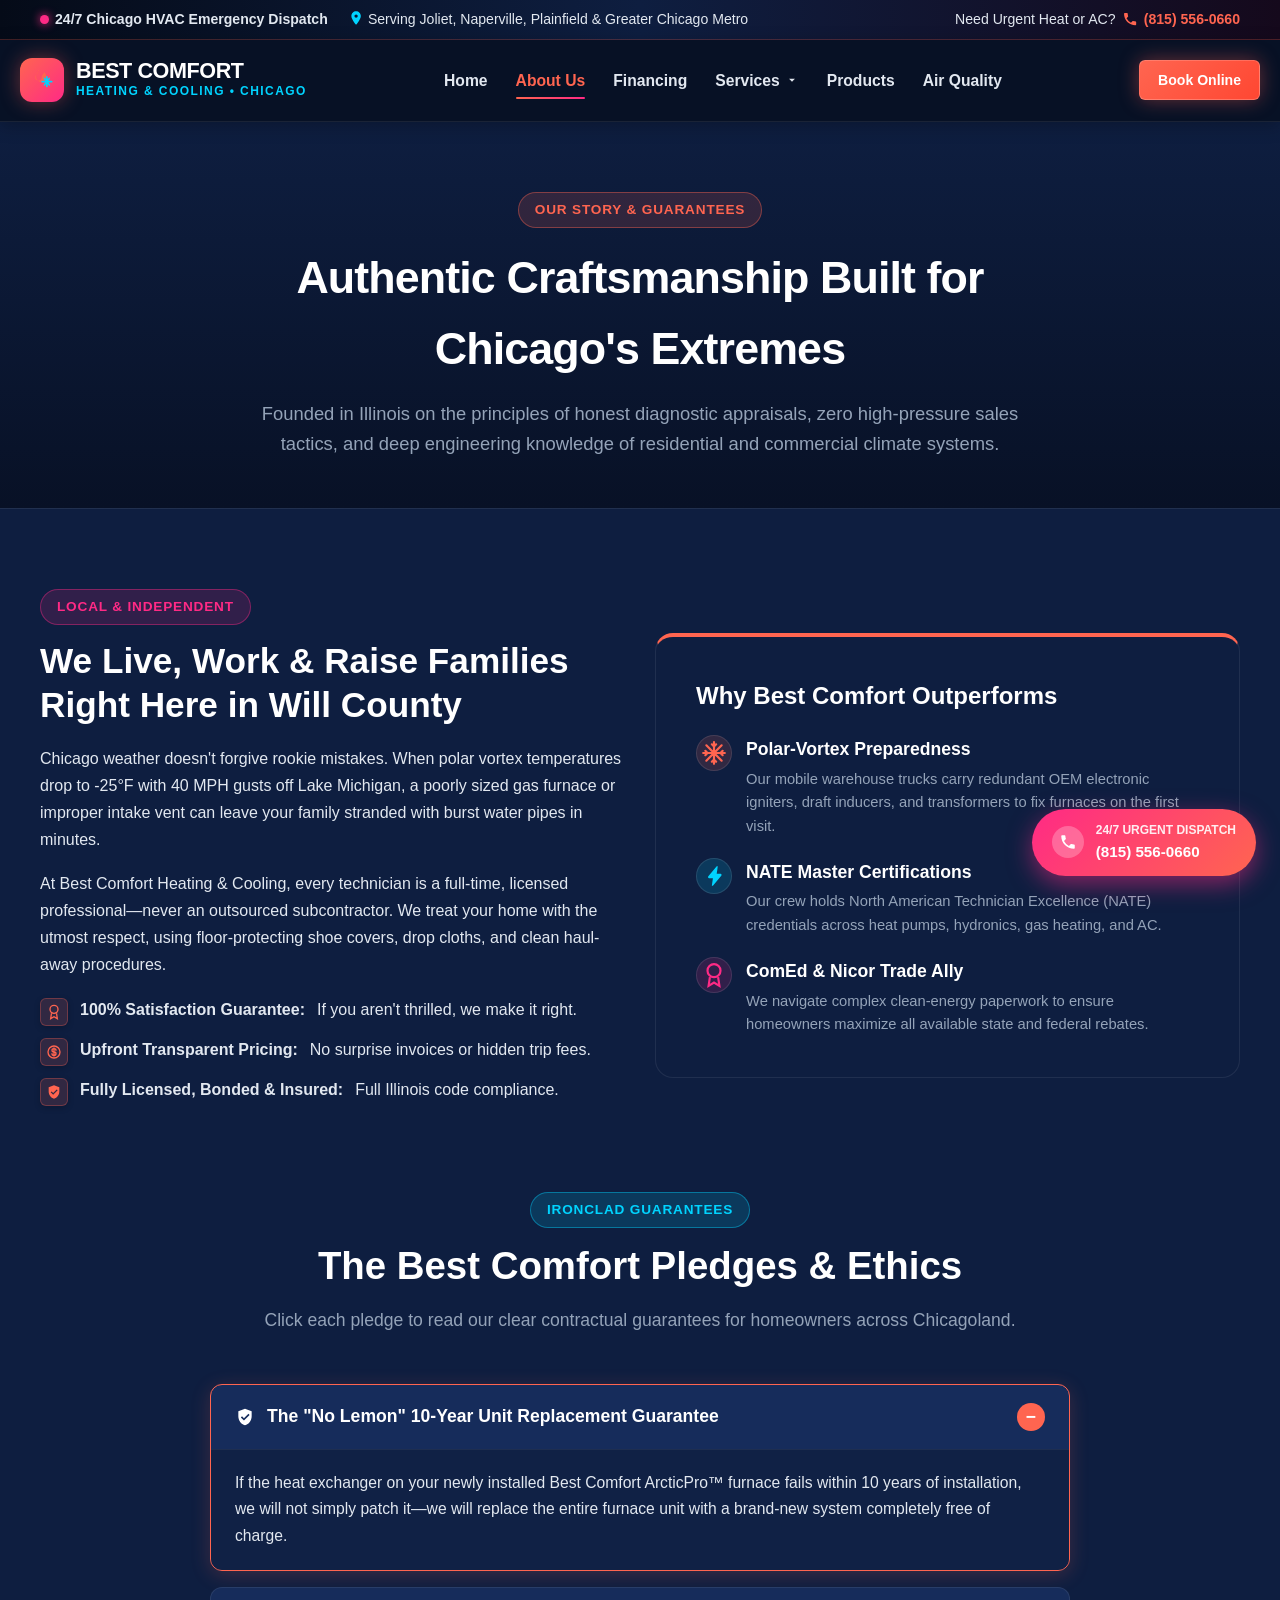
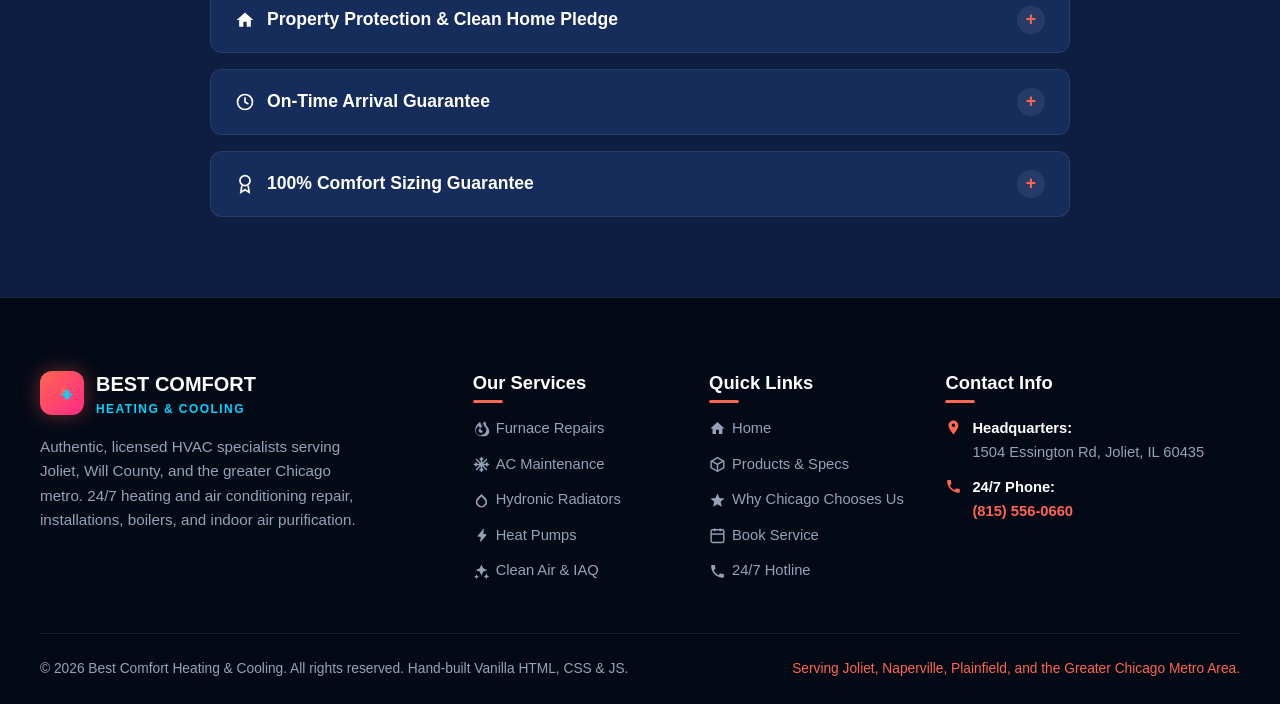
==== commit b9546d00: "feat: standardize emergency top bar messaging and accessibility across all site pages" ====
--- a/about.html
+++ b/about.html
@@ -174,20 +174,20 @@
   </defs>
 </svg>
 
-  <aside class="top-bar">
+    <aside class="top-bar" aria-label="Emergency Announcement">
     <div class="container top-bar-inner">
       <div class="top-bar-info">
         <div class="top-bar-item">
           <span class="emergency-pulse"></span>
-          <strong>Chicago &amp; Will County HVAC Master Technicians</strong>
+          <strong>24/7 Chicago HVAC Emergency Dispatch</strong>
         </div>
         <div class="top-bar-item">
-          <span><svg class="svg-icon" style="color:var(--rich-blue-electric);"><use href="#icon-map-pin"></use></svg> 1504 Essington Rd, Joliet, IL 60435</span>
+          <span><svg class="svg-icon" style="color:var(--rich-blue-electric);"><use href="#icon-map-pin"></use></svg> Serving Joliet, Naperville, Plainfield &amp; Greater Chicago Metro</span>
         </div>
       </div>
       <div class="top-bar-item">
-        <span>Direct Dispatch:</span>
-        <a href="tel:8155560660" class="top-phone-link">
+        <span>Need Urgent Heat or AC?</span>
+        <a href="tel:8155560660" class="top-phone-link" id="topEmergencyCall">
           <svg class="svg-icon"><use href="#icon-phone"></use></svg> (815) 556-0660
         </a>
       </div>
